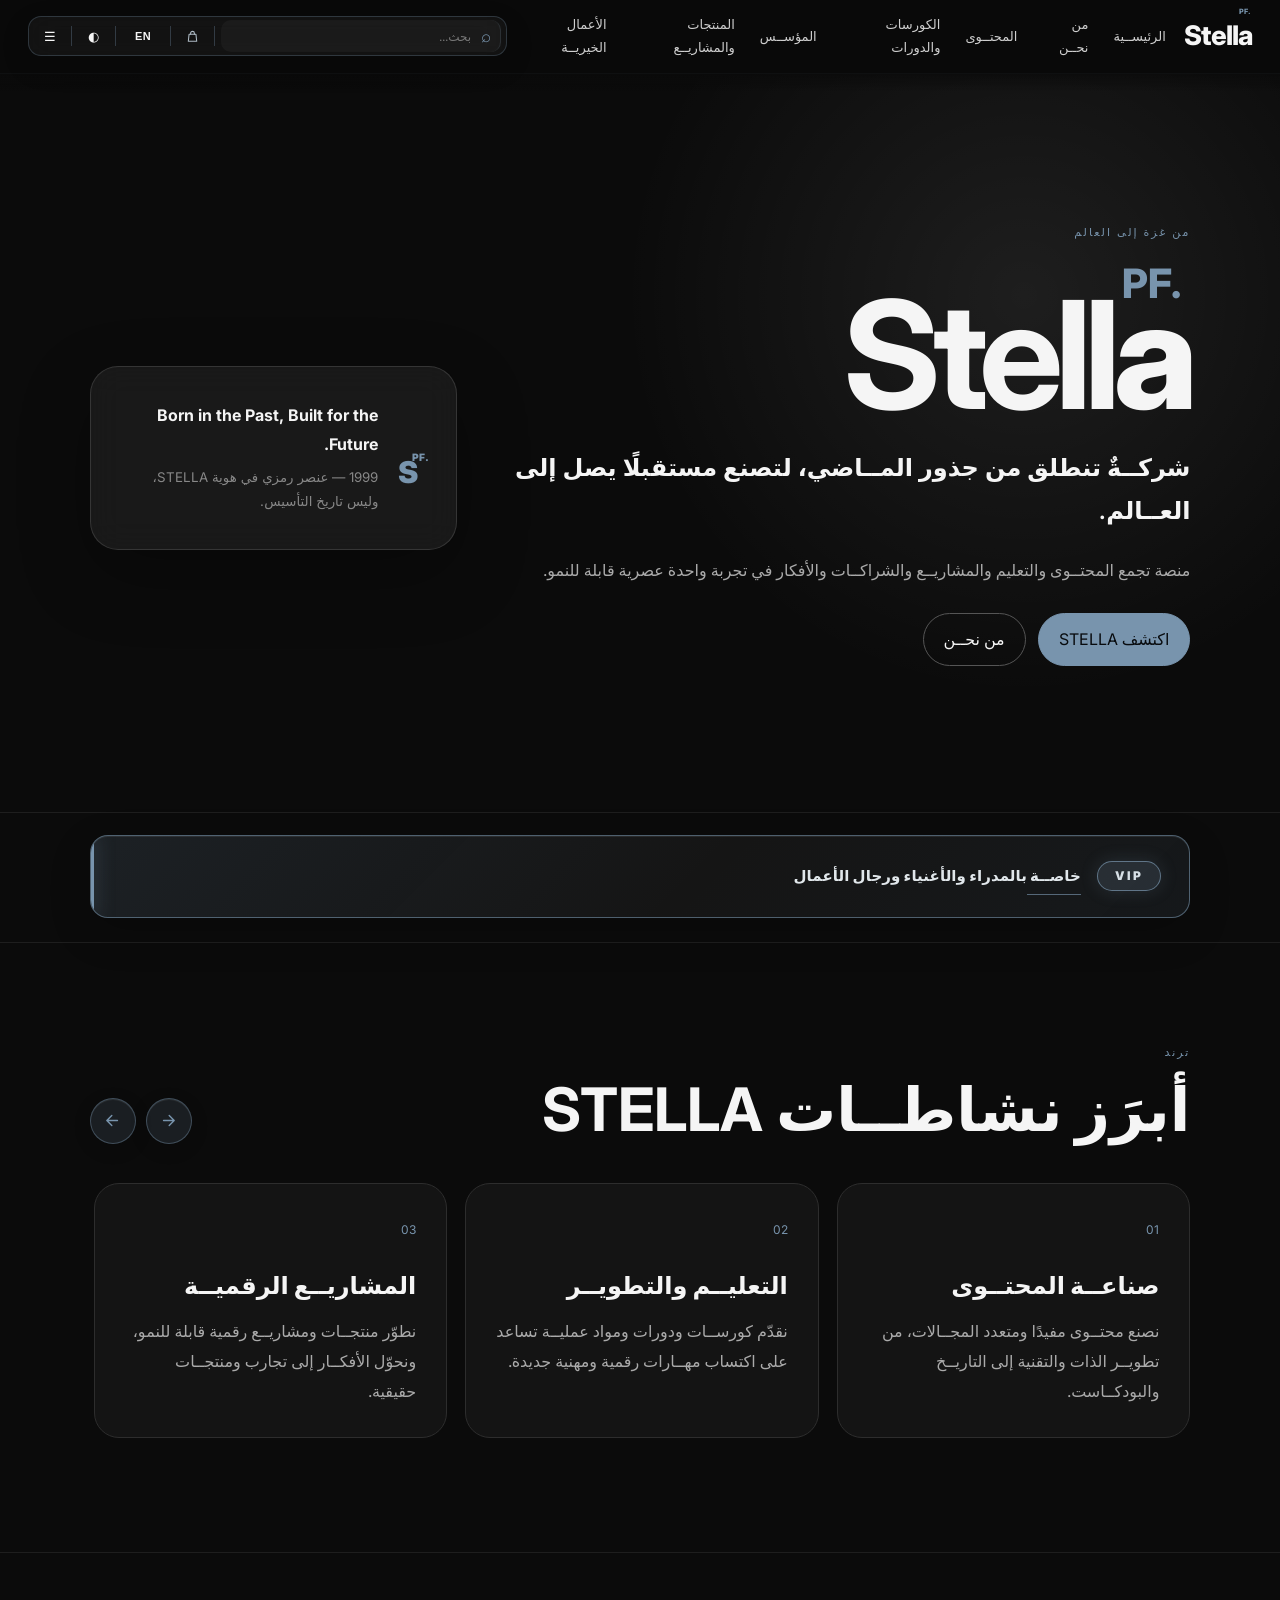
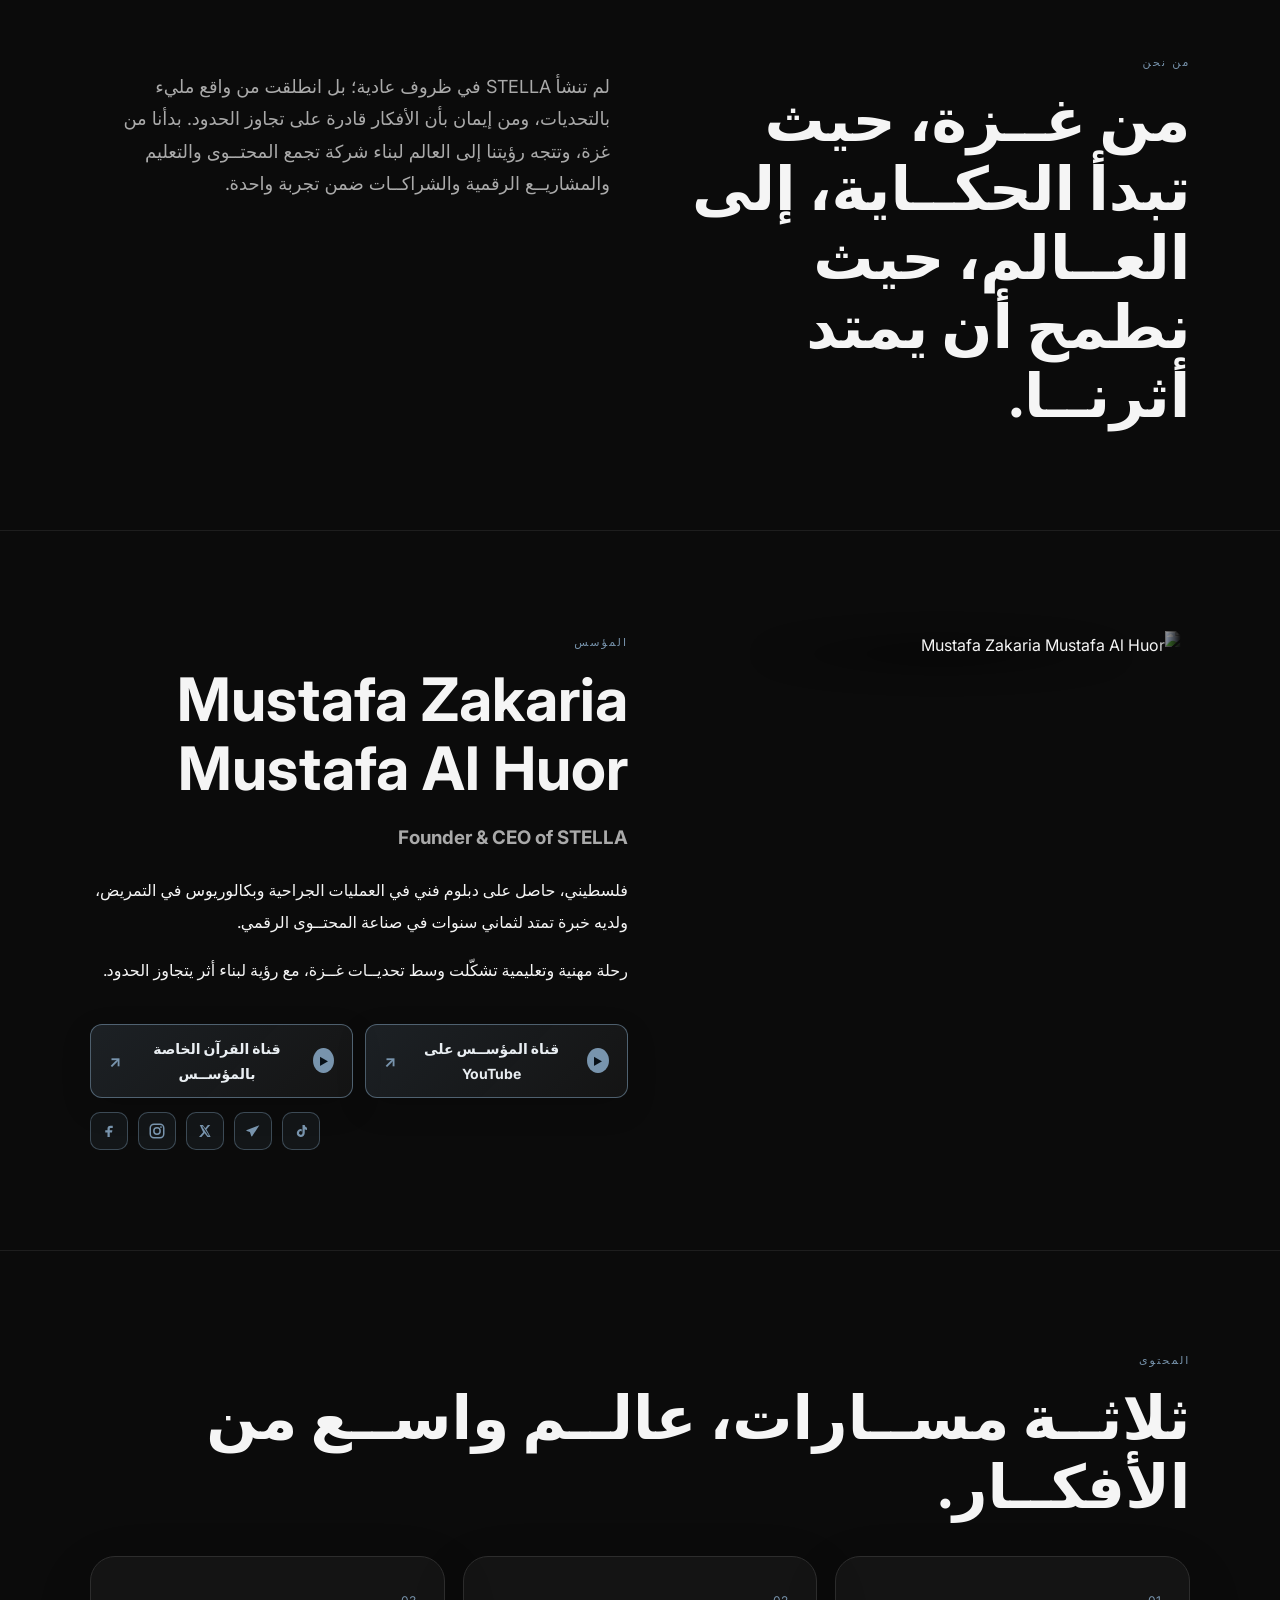
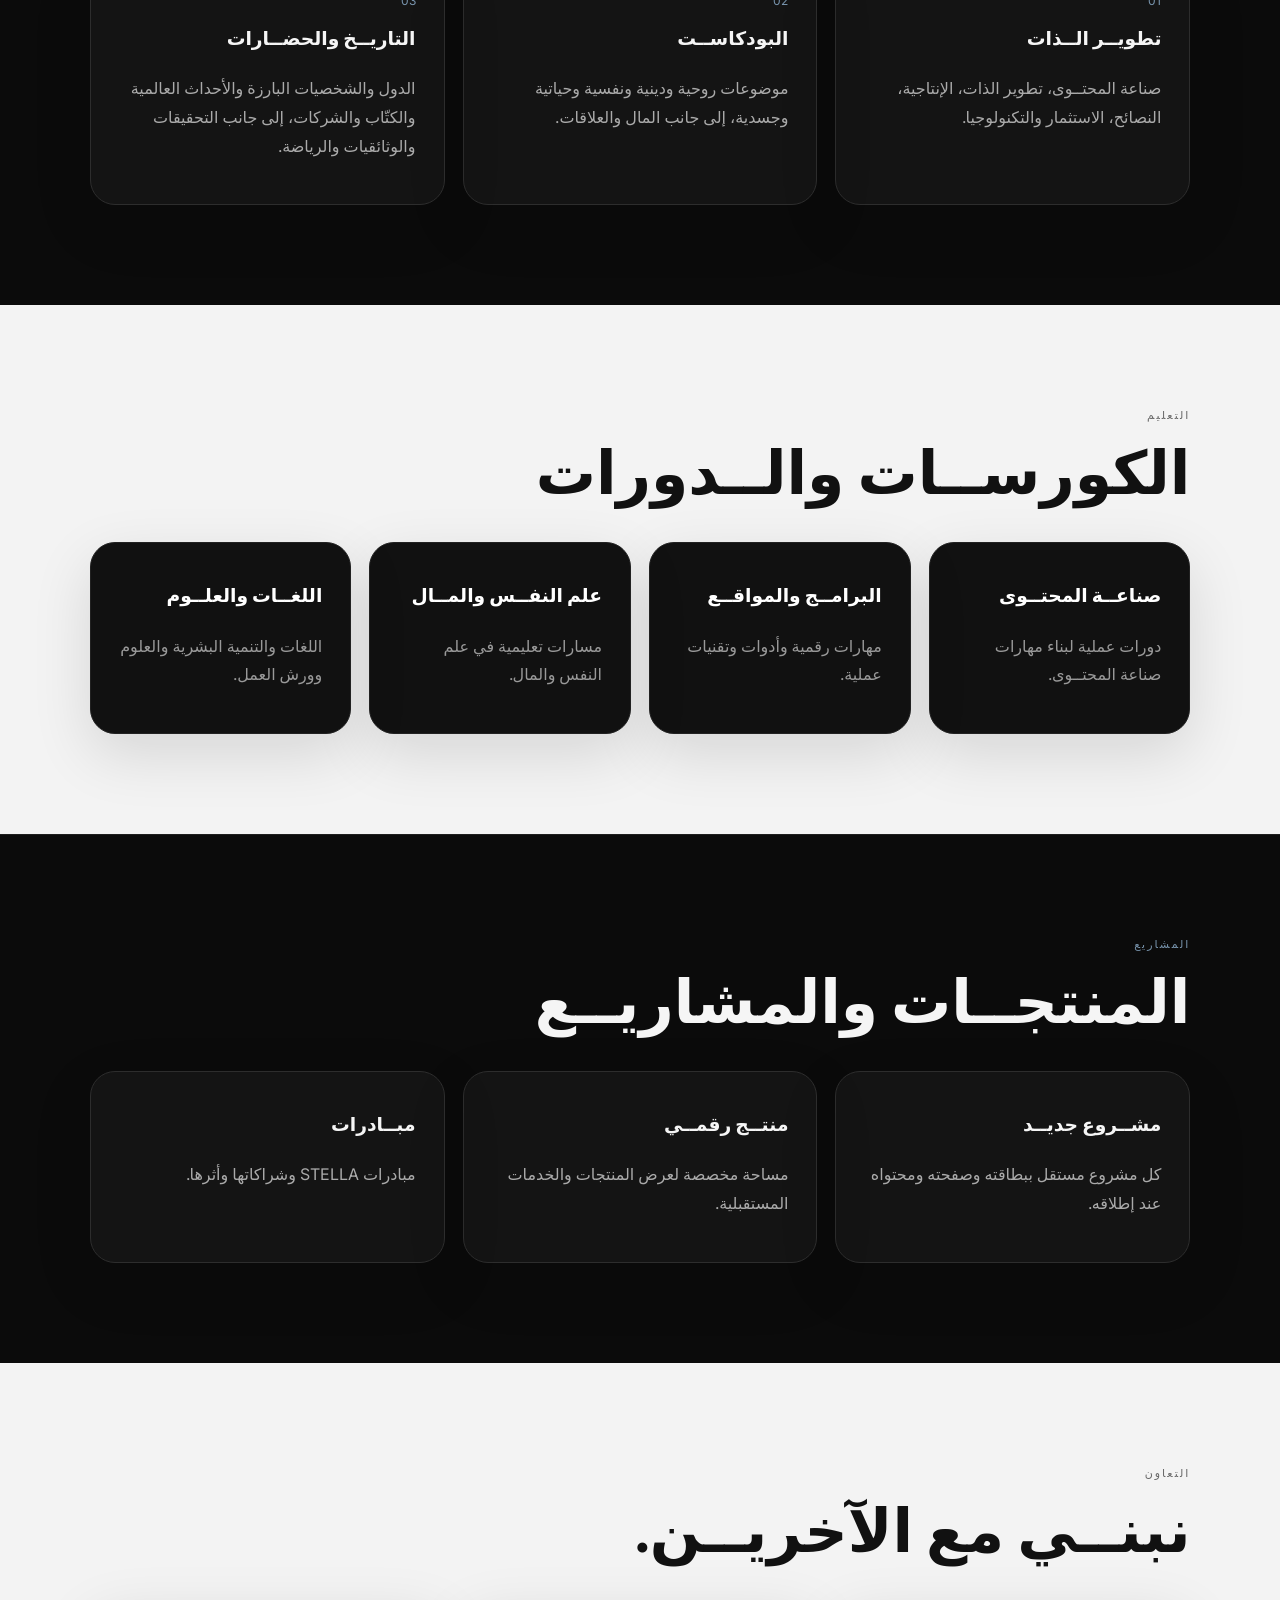
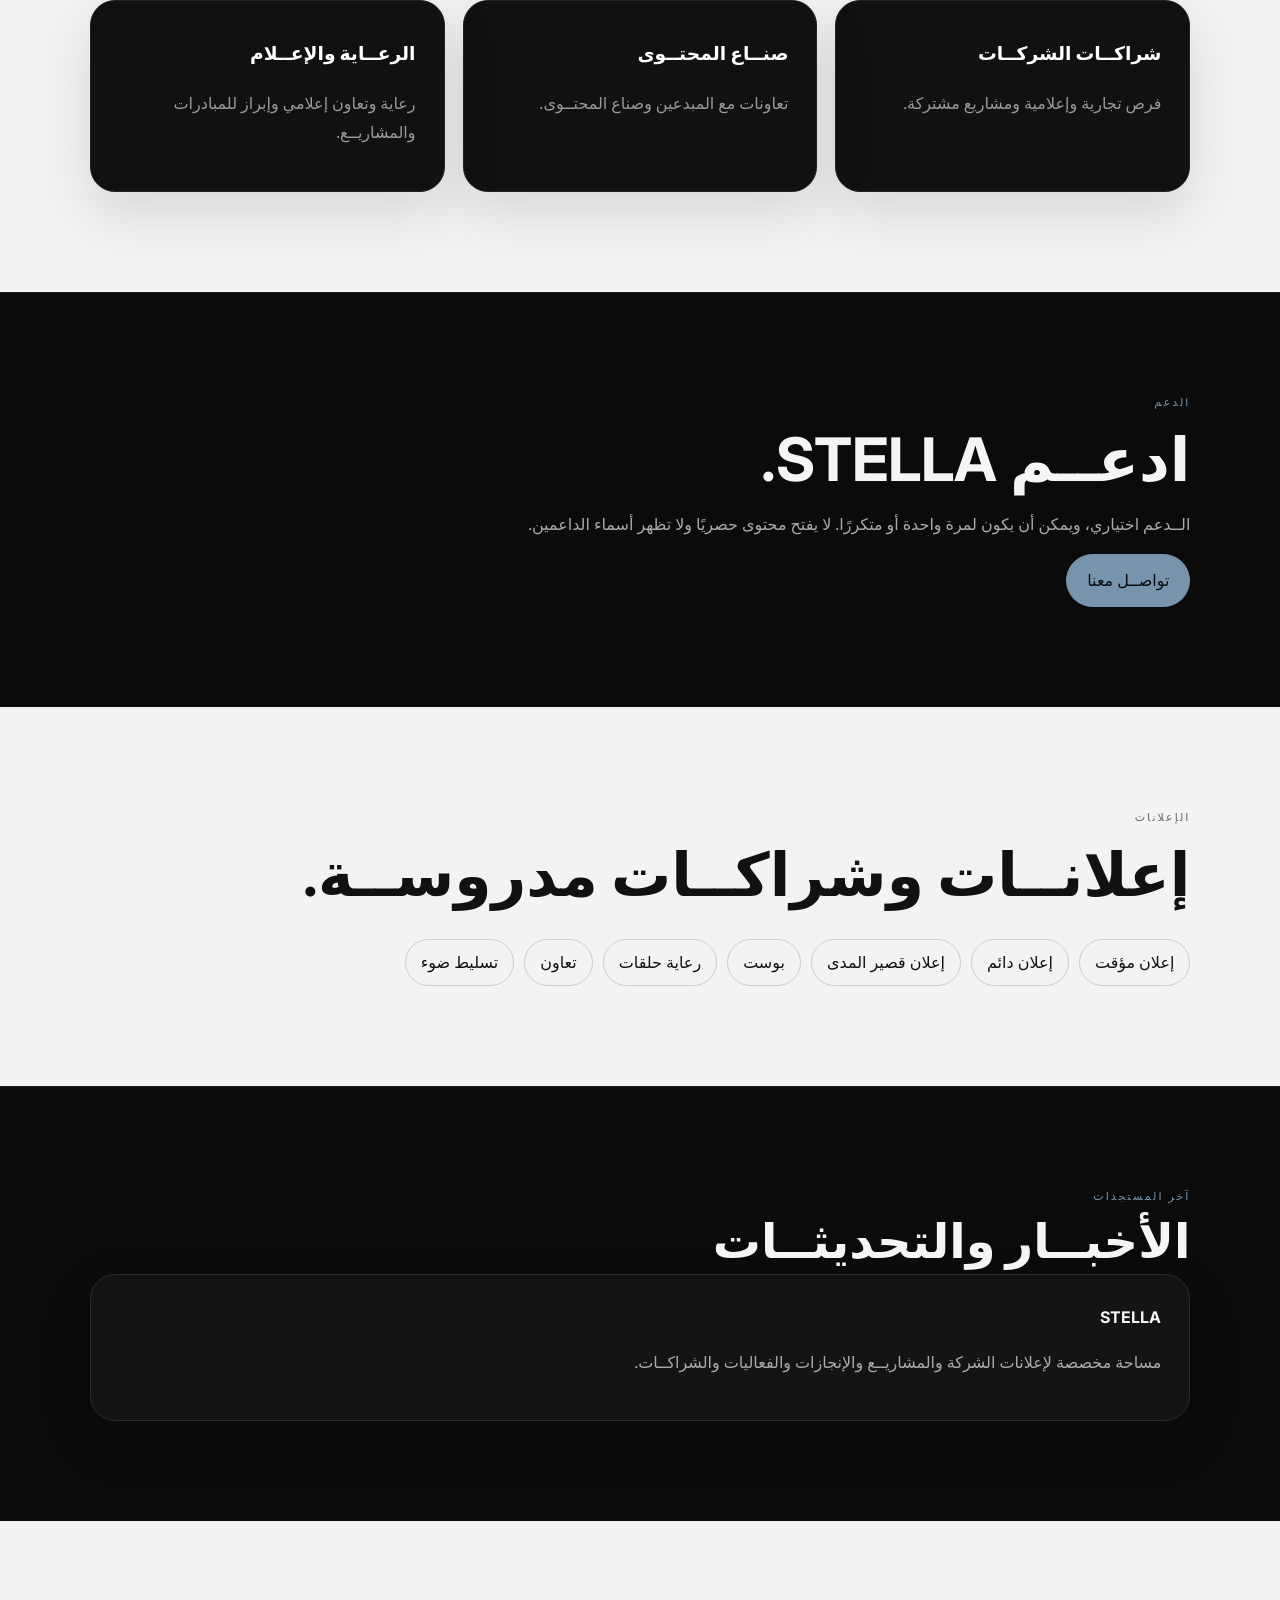
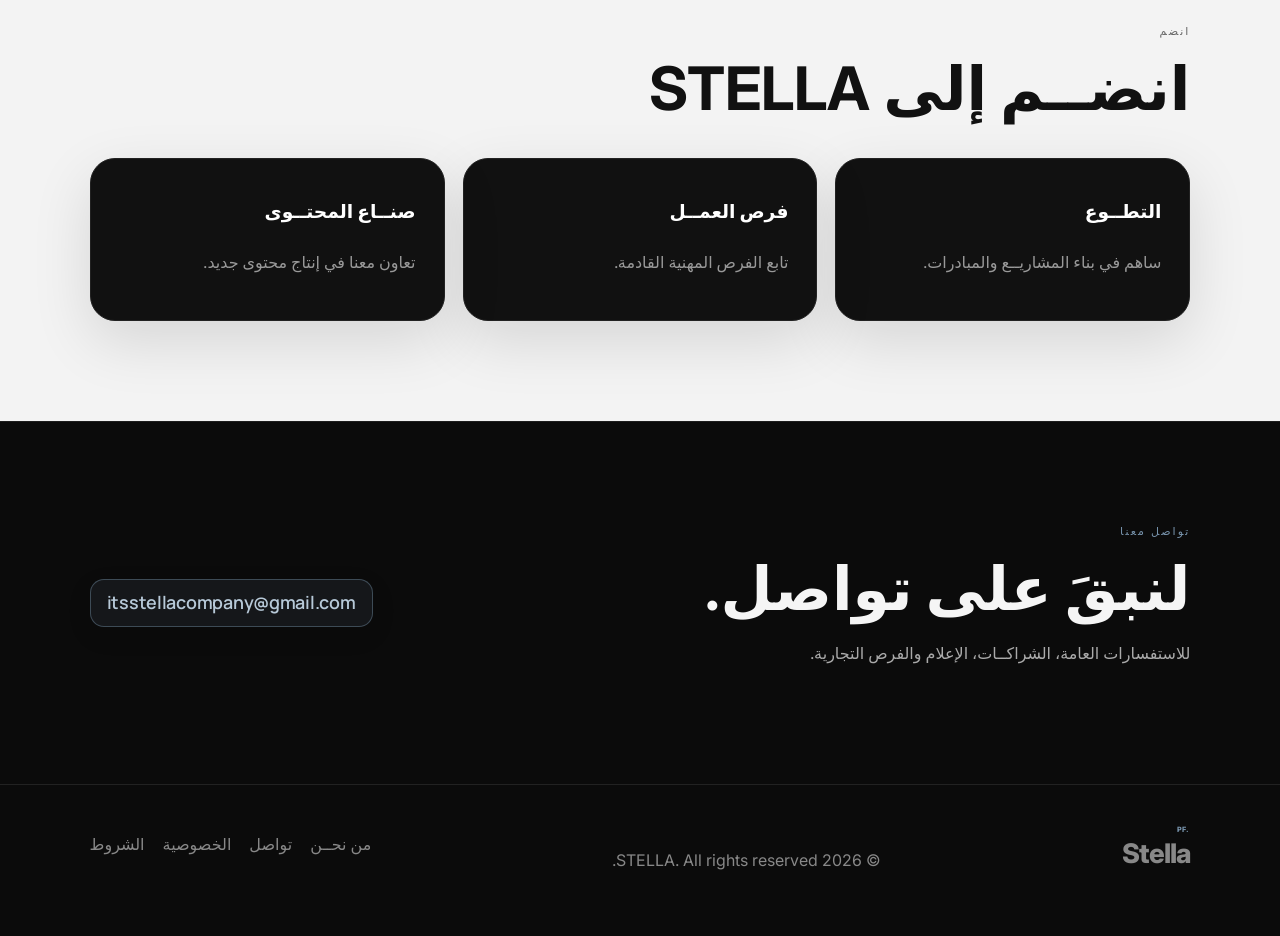
==== index.html @ 16ef8e72 "Move charity link directly above supporter section" ====
<!doctype html>
<html lang="ar" dir="rtl">
<head>
<meta charset="utf-8">
<meta name="viewport" content="width=device-width, initial-scale=1">
<title>STELLA — من غــزة إلى العــالم</title>
<meta name="description" content="STELLA — منصة محتوى وتعليم ومشاريع رقمية من غــزة إلى العــالم.">
<link rel="preconnect" href="https://fonts.googleapis.com">
<link rel="preconnect" href="https://fonts.gstatic.com" crossorigin>
<link href="https://fonts.googleapis.com/css2?family=Inter:wght@400;500;600;700;800&family=Manrope:wght@400;500;600;700;800&family=IBM+Plex+Sans+Arabic:wght@400;500;600;700&display=swap" rel="stylesheet">
<link rel="stylesheet" href="styles.css">
</head>
<body>
<header class="nav">
  <a class="brand" href="#home" aria-label=STELLA><span>Stell<span class="logo-a">a<sup>PF.</sup></span></span></a>
  <nav class="desktop-nav" aria-label="التنقل">
    <a href="#home">الرئيســية</a><a href="#about">من نحــن</a><a href="#content">المحتــوى</a><a href="#courses">الكورسات والدورات</a><a href="#founder">المؤســس</a><a href="#projects">المنتجات والمشاريــع</a><a href="charity.html">الأعمال الخيريــة</a>
  </nav>
  <div class="nav-actions">
    <div class="header-tools-box">
      <div class="header-search-wrap"><span class="header-search-icon">⌕</span><input id="headerSearchInput" class="header-search-input" type="search" placeholder="بحث..." aria-label="بحث"></div>
      <span class="header-control-separator" aria-hidden="true"></span>
      <a id="shopBtn" class="icon-btn shop-btn" href="shop.html" aria-label="المشاريــع والخصومات والمنتجات"><svg viewBox="0 0 24 24" aria-hidden="true" focusable="false"><path d="M6.5 8.5h11l1.2 11H5.3l1.2-11Z"></path><path d="M9 8.5V6.8a3 3 0 0 1 6 0v1.7"></path></svg></a>
      <span class="header-control-separator" aria-hidden="true"></span><button id="languageBtn" class="icon-btn language-btn" aria-label="Switch language">EN</button>
      <span class="header-control-separator" aria-hidden="true"></span><button id="themeBtn" class="icon-btn" aria-label="تبديل الوضع">◐</button>
      <span class="header-control-separator" aria-hidden="true"></span><button id="menuBtn" class="icon-btn" aria-label="فتح القائمة">☰</button>
    </div>
  </div>
</header>
<aside id="sideMenu" class="side-menu" aria-hidden="true">
  <button id="closeMenu" class="close-btn" aria-label="إغلاق">×</button>
  <div class="side-inner">
    <div class="side-brand">Stell<span class="logo-a">a<sup>PF.</sup></span></div>
    <a href="#home">الرئيســية</a><a href="#about">من نحــن</a>
    <details><summary>المحتــوى</summary><a href="#self">تطوير الذات</a><a href="#podcast">البودكاست</a><a href="#history">التاريخ والحضارات</a></details>
    <a href="#courses">الكورسات والدورات</a><a href="#founder">المؤســس</a><a href="#projects">المنتجات والمشاريــع</a><a href="#collab">التعــاون والشراكــات</a><a href="charity.html">الأعمال الخيريــة</a><a href="#support">الداعمون ماليًا</a><a href="#ads">الإعلانــات</a><a href="#news">الأخبــار والتحديثــات</a><a href="#join">انضم إلى STELLA</a><a href="#contact">تواصــل معنا</a>
    <details><summary>الإعدادات</summary><a href="#lang">العربية / English</a><a href="#" id="sideTheme">الوضع النهاري / الليلي</a></details>
  </div>
</aside>
<div id="overlay" class="overlay"></div>
<div id="searchOverlay" class="search-overlay" aria-hidden="true">
  <div class="search-panel" role="dialog" aria-modal="true" aria-label="بحث">
    <button id="searchClose" class="search-close" type="button" aria-label="إغلاق">×</button>
    <p class="eyebrow">بحث</p>
    <h2>ابحــث داخــل STELLA</h2>
    <label class="site-search-box"><span>⌕</span><input id="siteSearchInput" type="search" placeholder="اكتب ما تبحث عنه..." autocomplete="off"></label>
    <div id="siteSearchResults" class="site-search-results"></div>
  </div>
</div>
<main id="home">
<section class="hero">
  <div class="hero-copy">
    <p class="eyebrow">من غزة إلى العالم</p><h1>Stell<span class="logo-a">a<sup>PF.</sup></span></h1><p class="lead">شركــةٌ تنطلق من جذور المــاضي، لتصنع مستقبلًا يصل إلى العــالم.</p><p class="muted">منصة تجمع المحتــوى والتعليم والمشاريــع والشراكــات والأفكار في تجربة واحدة عصرية قابلة للنمو.</p>
    <div class="cta-row"><a class="btn primary" href="#content">اكتشف STELLA</a><a class="btn ghost" href="#about">من نحــن</a></div>
  </div>
  <div class="hero-card glass"><span class="mark"><span class="stella-mark">S<sup>PF.</sup></span></span><div><strong>Born in the Past, Built for the Future.</strong><small>1999 — عنصر رمزي في هوية STELLA، وليس تاريخ التأسيس.</small></div></div>
</section>
<!-- VIP SECTION -->
<section class="vip-section section" aria-labelledby="vip-title">
  <a class="vip-card" href="vip.html" aria-label="VIP Soon">
    <p class="eyebrow">VIP</p>
    <h2 id="vip-title">خاصــة بالمدراء والأغنياء ورجال الأعمال</h2>
  </a>
</section>

<section id="about-activities" class="section about-section">
  <div class="section-head about-head">
    <div><p class="eyebrow">ترند</p><h2>أبرَز نشاطــات STELLA</h2></div>
    <div class="about-carousel-controls" aria-label="التنقل بين نشاطات STELLA">
      <button class="about-arrow" type="button" data-about-prev aria-label="السابق"><svg viewBox="0 0 24 24" aria-hidden="true"><path d="M5 12h14M13 5l7 7-7 7"/></svg></button>
      <button class="about-arrow" type="button" data-about-next aria-label="التالي"><svg viewBox="0 0 24 24" aria-hidden="true"><path d="M5 12h14M13 5l7 7-7 7"/></svg></button>
    </div>
  </div>
  <div class="about-carousel" data-about-carousel tabindex="0">
    <article class="about-activity-card">
      <span class="num">01</span><h3>صناعــة المحتــوى</h3>
      <p>نصنع محتــوى مفيدًا ومتعدد المجــالات، من تطويــر الذات والتقنية إلى التاريــخ والبودكــاست.</p>
    </article>
    <article class="about-activity-card">
      <span class="num">02</span><h3>التعليــم والتطويــر</h3>
      <p>نقدّم كورســات ودورات ومواد عمليــة تساعد على اكتساب مهــارات رقمية ومهنية جديدة.</p>
    </article>
    <article class="about-activity-card">
      <span class="num">03</span><h3>المشاريــع الرقميــة</h3>
      <p>نطوّر منتجــات ومشاريــع رقمية قابلة للنمو، ونحوّل الأفكــار إلى تجارب ومنتجــات حقيقية.</p>
    </article>
    <article class="about-activity-card">
      <span class="num">04</span><h3>التعــاون والشراكــات</h3>
      <p>نبني شراكات مع الشركات وصنّاع المحتــوى والمبدعين لإطلاق مبادرات ومشاريع مشتركة.</p>
    </article>
  </div>
</section>
<section id="about" class="section intro">
  <div><p class="eyebrow">من نحن</p><h2>من غــزة، حيث تبدأ الحكــاية، إلى العــالم، حيث نطمح أن يمتد أثرنــا.</h2></div>
  <p>لم تنشأ STELLA في ظروف عادية؛ بل انطلقت من واقع مليء بالتحديات، ومن إيمان بأن الأفكار قادرة على تجاوز الحدود. بدأنا من غزة، وتتجه رؤيتنا إلى العالم لبناء شركة تجمع المحتــوى والتعليم والمشاريــع الرقمية والشراكــات ضمن تجربة واحدة.</p>
</section>
<section id="founder" class="section founder">
  <div class="founder-photo"><img src="https://raw.githubusercontent.com/stellaPF/stella-website/main/a_clean_high_resolution_cutout_png_style_portrait.png" alt="Mustafa Zakaria Mustafa Al Huor"></div>
  <div>
    <p class="eyebrow">المؤسس</p><h2>Mustafa Zakaria Mustafa Al Huor</h2><h3>Founder &amp; CEO of STELLA</h3>
    <p>فلسطيني، حاصل على دبلوم فني في العمليات الجراحية وبكالوريوس في التمريض، ولديه خبرة تمتد لثماني سنوات في صناعة المحتــوى الرقمي.</p>
    <p>رحلة مهنية وتعليمية تشكّلت وسط تحديــات غــزة، مع رؤية لبناء أثر يتجاوز الحدود.</p>
    <div class="founder-channel-actions">
      <a class="founder-youtube-btn" href="https://youtube.com/@mustafaalhuor1" target="_blank" rel="noopener"><span class="youtube-icon">▶</span><span>قناة المؤســس على YouTube</span><span class="arrow">↗</span></a>
      <a class="founder-youtube-btn founder-quran-btn" href="https://youtube.com/@salamvoicepal?si=y-zT31Nn2iMWhcX7" target="_blank" rel="noopener"><span class="youtube-icon">▶</span><span>قناة القرآن الخاصة بالمؤســس</span><span class="arrow">↗</span></a>
    </div>
    <div class="founder-social-actions" aria-label="حسابات المؤســس على وسائل التواصل">
      <a class="founder-social-btn" href="#" aria-label="Facebook" title="Facebook">
        <svg viewBox="0 0 24 24" aria-hidden="true"><path d="M14 8h3V5h-3c-2.8 0-4 1.7-4 4v2H7v3h3v6h3v-6h3l.5-3H13V9c0-.7.3-1 1-1Z" fill="currentColor"/></svg>
      </a>
      <a class="founder-social-btn" href="#" aria-label="Instagram" title="Instagram">
        <svg viewBox="0 0 24 24" aria-hidden="true"><rect x="3" y="3" width="18" height="18" rx="5" fill="none" stroke="currentColor" stroke-width="2"/><circle cx="12" cy="12" r="4.2" fill="none" stroke="currentColor" stroke-width="2"/><circle cx="17.3" cy="6.8" r="1.2" fill="currentColor"/></svg>
      </a>
      <a class="founder-social-btn" href="#" aria-label="X" title="X">
        <svg viewBox="0 0 24 24" aria-hidden="true"><path d="M5 4h4.2l3.1 4.2L15.8 4H19l-5.1 6.1L19.5 20h-4.2l-3.8-5.1L7.2 20H4l5.5-6.5L5 4Zm3.1 2 7.8 12h1.4L9.5 6H8.1Z" fill="currentColor"/></svg>
      </a>
      <a class="founder-social-btn" href="#" aria-label="Telegram" title="Telegram">
        <svg viewBox="0 0 24 24" aria-hidden="true"><path d="M20.5 4.2 3.9 10.6c-1.1.4-1.1 1.2-.2 1.5l4.2 1.3 1.6 5c.2.6.1.8.8.8.5 0 .7-.2 1-.9-1.7l-1.2-3.6 8.9-6.5c.4-.3.8-.1.5.2l-7.2 7.1-.3 4.1c.4 0 .6-.2.9-.5l2.1-2 4.4 3.2c.8.5 1.4.2 1.6-.8l2.8-13.1c.3-1.2-.5-1.7-1.4-1.3Z" fill="currentColor"/></svg>
      </a>
      <a class="founder-social-btn" href="#" aria-label="TikTok" title="TikTok">
        <svg viewBox="0 0 24 24" aria-hidden="true"><path d="M14 4h3c.2 1.8 1.2 3 3 3.5v3c-1.2-.1-2.2-.5-3-1v5.2a5.3 5.3 0 1 1-4-5.1v3.1a2.3 2.3 0 1 0 1 2V4Z" fill="currentColor"/></svg>
      </a>
    </div>
  </div>
</section>
<section id="content" class="section"><div class="section-head"><div><p class="eyebrow">المحتوى</p><h2>ثلاثــة مســارات، عالــم واســع من الأفكــار.</h2></div></div><div class="cards three"><a id="self" class="card content-link-card" href="self-development.html"><span class="num">01</span><h3>تطويــر الــذات</h3><p>صناعة المحتــوى، تطوير الذات، الإنتاجية، النصائح، الاستثمار والتكنولوجيا.</p></a><a id="podcast" class="card content-link-card" href="podcast.html"><span class="num">02</span><h3>البودكاســت</h3><p>موضوعات روحية ودينية ونفسية وحياتية وجسدية، إلى جانب المال والعلاقات.</p></a><a id="history" class="card content-link-card" href="history-civilizations.html"><span class="num">03</span><h3>التاريــخ والحضــارات</h3><p>الدول والشخصيات البارزة والأحداث العالمية والكتّاب والشركات، إلى جانب التحقيقات والوثائقيات والرياضة.</p></a></div></section>
<section id="courses" class="section light-section"><p class="eyebrow">التعليم</p><h2>الكورســات والــدورات</h2><div class="cards four"><article class="card dark"><h3>صناعــة المحتــوى</h3><p>دورات عملية لبناء مهارات صناعة المحتــوى.</p></article><article class="card dark"><h3>البرامــج والمواقــع</h3><p>مهارات رقمية وأدوات وتقنيات عملية.</p></article><article class="card dark"><h3>علم النفــس والمــال</h3><p>مسارات تعليمية في علم النفس والمال.</p></article><article class="card dark"><h3>اللغــات والعلــوم</h3><p>اللغات والتنمية البشرية والعلوم وورش العمل.</p></article></div></section>
<section id="projects" class="section"><p class="eyebrow">المشاريع</p><h2>المنتجــات والمشاريــع</h2><div class="cards three"><article class="card"><h3>مشــروع جديــد</h3><p>كل مشروع مستقل ببطاقته وصفحته ومحتواه عند إطلاقه.</p></article><article class="card"><h3>منتــج رقمــي</h3><p>مساحة مخصصة لعرض المنتجات والخدمات المستقبلية.</p></article><article class="card"><h3>مبــادرات</h3><p>مبادرات STELLA وشراكاتها وأثرها.</p></article></div></section>
<section id="collab" class="section light-section"><p class="eyebrow">التعاون</p><h2>نبنــي مع الآخريــن.</h2><div class="cards three"><article class="card dark"><h3>شراكــات الشركــات</h3><p>فرص تجارية وإعلامية ومشاريع مشتركة.</p></article><article class="card dark"><h3>صنــاع المحتــوى</h3><p>تعاونات مع المبدعين وصناع المحتــوى.</p></article><article class="card dark"><h3>الرعــاية والإعــلام</h3><p>رعاية وتعاون إعلامي وإبراز للمبادرات والمشاريــع.</p></article></div></section>
<section id="support" class="section"><p class="eyebrow">الدعم</p><h2>ادعــم STELLA.</h2><p class="muted max">الــدعم اختياري، ويمكن أن يكون لمرة واحدة أو متكررًا. لا يفتح محتوى حصريًا ولا تظهر أسماء الداعمين.</p><a class="btn primary" href="#contact">تواصــل معنا</a></section>
<section id="ads" class="section light-section"><p class="eyebrow">الإعلانات</p><h2>إعلانــات وشراكــات مدروســة.</h2><div class="chips"><span>إعلان مؤقت</span><span>إعلان دائم</span><span>إعلان قصير المدى</span><span>بوست</span><span>رعاية حلقات</span><span>تعاون</span><span>تسليط ضوء</span></div></section>
<section id="news" class="section"><p class="eyebrow">آخر المستجدات</p><h2>الأخبــار والتحديثــات</h2><div class="news-card card"><strong>STELLA</strong><p>مساحة مخصصة لإعلانات الشركة والمشاريــع والإنجازات والفعاليات والشراكــات.</p></div></section>
<section id="join" class="section light-section"><p class="eyebrow">انضم</p><h2>انضــم إلى STELLA</h2><div class="cards three"><article class="card dark"><h3>التطــوع</h3><p>ساهم في بناء المشاريــع والمبادرات.</p></article><article class="card dark"><h3>فرص العمــل</h3><p>تابع الفرص المهنية القادمة.</p></article><article class="card dark"><h3>صنــاع المحتــوى</h3><p>تعاون معنا في إنتاج محتوى جديد.</p></article></div></section>
<section id="contact" class="section contact"><div><p class="eyebrow">تواصل معنا</p><h2>لنبقَ على تواصل.</h2><p class="muted">للاستفسارات العامة، الشراكــات، الإعلام والفرص التجارية.</p></div><a class="email" href="mailto:itsstellacompany@gmail.com">itsstellacompany@gmail.com</a></section>
</main>
<footer><div class="footer-brand">Stell<span class="logo-a">a<sup>PF.</sup></span></div><p>© 2026 STELLA. All rights reserved.</p><div><a href="#about">من نحــن</a><a href="#contact">تواصل</a><a href="#">Privacy</a><a href="#">Terms</a></div></footer>
<script src="app.js?v=20261111-2"></script>
<script src="search.js?v=20261111-2"></script>
</body>
</html>
---- styles.css ----
*{box-sizing:border-box}html{scroll-behavior:smooth}body{margin:0;background:#0b0b0b;color:#f5f5f5;font-family:Inter,system-ui,sans-serif;line-height:1.8}body.light{background:#f7f7f7;color:#111}a{text-decoration:none;color:inherit}.nav{position:sticky;top:0;z-index:20;display:flex;align-items:center;justify-content:space-between;padding:15px 5%;background:rgba(10,10,10,.98);backdrop-filter:blur(18px);border-bottom:1px solid rgba(255,255,255,.1)}body.light .nav{background:rgba(255,255,255,.98);border-color:rgba(0,0,0,.1)}.brand,.footer-brand{font-size:27px;font-weight:800;letter-spacing:-1px}.brand b,.footer-brand span,.side-brand span,h1 span{font-weight:800}.desktop-nav{display:flex;gap:25px;font-size:13px;color:#cfcfcf}.desktop-nav a:hover,.text-link:hover{color:#fff;text-decoration:underline}.nav-actions{display:flex;gap:8px}.icon-btn,.close-btn{border:1px solid rgba(255,255,255,.15);background:rgba(255,255,255,.06);color:inherit;border-radius:50%;width:38px;height:38px;cursor:pointer}.side-menu{position:fixed;z-index:40;right:-360px;top:0;width:min(360px,90vw);height:100vh;background:#111;border-left:1px solid #333;transition:right .35s;padding:25px;overflow:auto}.side-menu.open{right:0}.close-btn{font-size:24px;float:left}.side-inner{clear:both;padding-top:35px;display:flex;flex-direction:column;gap:9px}.side-inner a,.side-inner summary{padding:9px 4px;color:#ddd;cursor:pointer}.side-inner a:hover,.side-inner summary:hover{color:#fff}.side-inner details a{padding-right:22px;display:block}.overlay{display:none;position:fixed;inset:0;background:rgba(0,0,0,.55);z-index:30}.overlay.show{display:block}.hero{min-height:82vh;padding:100px 7% 70px;display:grid;grid-template-columns:1.3fr .7fr;gap:50px;align-items:center;background:radial-gradient(circle at 80% 30%,rgba(255,255,255,.08),transparent 35%)}h1{font-size:clamp(64px,13vw,150px);line-height:.9;margin:10px 0;letter-spacing:-8px}.eyebrow{font-size:11px;text-transform:uppercase;letter-spacing:2px;color:#aaa;margin:0 0 12px}.lead{font-size:24px;font-weight:600;max-width:680px}.muted{color:#aaa}.max{max-width:700px}.hero-card{padding:28px;border-radius:28px;display:flex;gap:20px;align-items:center}.glass{background:rgba(255,255,255,.06);border:1px solid rgba(255,255,255,.12);box-shadow:0 25px 70px rgba(0,0,0,.28);backdrop-filter:blur(16px)}.hero-card small{display:block;color:#888;margin-top:8px}.mark{font-size:70px;font-weight:800}.cta-row{display:flex;gap:12px;margin-top:28px;flex-wrap:wrap}.btn{display:inline-block;padding:11px 20px;border-radius:999px;border:1px solid #555}.primary{background:#fff;color:#000;border-color:#fff}.ghost{background:transparent}.section{padding:100px 7%;border-top:1px solid rgba(255,255,255,.08)}.light-section{background:#f3f3f3;color:#111}.light-section .muted,.light-section .eyebrow{color:#666}.intro{display:grid;grid-template-columns:1fr 1fr;gap:60px}.intro h2,.section h2{font-size:clamp(32px,5vw,60px);line-height:1.15;margin:0}.intro p:last-child{font-size:18px;color:#aaa}.founder{display:grid;grid-template-columns:.7fr 1.3fr;gap:55px;align-items:center}.founder-photo{aspect-ratio:1;border-radius:30px;display:grid;place-items:end start;padding:25px;background:linear-gradient(145deg,#252525,#090909);border:1px solid #333}.founder-photo span{font-size:38px;font-weight:800}.founder h3{color:#aaa}.cards{display:grid;gap:18px;margin-top:35px}.cards.three{grid-template-columns:repeat(3,1fr)}.cards.four{grid-template-columns:repeat(4,1fr)}.card{padding:28px;border:1px solid #2d2d2d;border-radius:25px;background:rgba(255,255,255,.035);box-shadow:0 20px 60px rgba(0,0,0,.12);transition:transform .25s,background .25s}.card:hover{transform:translateY(-5px);background:rgba(255,255,255,.065)}.card h3{margin-top:8px}.card p{color:#aaa}.dark{background:#111;color:#fff;border-color:#222}.dark p{color:#999}.num{font-size:12px;color:#777}.chips{display:flex;flex-wrap:wrap;gap:10px;margin-top:30px}.chips span{border:1px solid #ccc;padding:8px 15px;border-radius:999px}.email{font-size:clamp(18px,4vw,32px);font-weight:700;border-bottom:1px solid #777}.contact{display:flex;justify-content:space-between;gap:30px;align-items:end}footer{padding:45px 7%;border-top:1px solid #222;display:flex;justify-content:space-between;gap:25px;flex-wrap:wrap;color:#888}footer div:last-child{display:flex;gap:18px}footer a:hover{color:#fff}@media(max-width:900px){.desktop-nav{display:none}.hero{grid-template-columns:1fr;padding-top:75px}.intro,.founder{grid-template-columns:1fr}.cards.three,.cards.four{grid-template-columns:1fr 1fr}.contact{flex-direction:column;align-items:flex-start}}@media(max-width:600px){.nav{padding:12px 18px}.brand{font-size:23px}.hero{padding:65px 22px}.section{padding:70px 22px}h1{font-size:82px;letter-spacing:-5px}.lead{font-size:19px}.cards.three,.cards.four{grid-template-columns:1fr}.hero-card{padding:20px}.intro h2,.section h2{font-size:35px}.contact{gap:20px}.email{font-size:18px}footer{padding:35px 22px}}@media(prefers-reduced-motion:reduce){html{scroll-behavior:auto}.card{transition:none}}
.founder-photo{overflow:hidden;padding:0}.founder-photo img{width:100%;height:100%;object-fit:cover;display:block;}
:root{--stella-blue:#7894ad;--stella-blue-soft:rgba(120,148,173,.14);--stella-blue-line:rgba(120,148,173,.42)}
.desktop-nav a:hover,.text-link:hover{color:var(--stella-blue);text-decoration:none}.eyebrow{color:var(--stella-blue)}.text-link,.email{transition:color .2s,border-color .2s}.text-link:hover,.email:hover{color:var(--stella-blue);border-color:var(--stella-blue)}.btn.primary{background:var(--stella-blue);border-color:var(--stella-blue);color:#080b0e}.btn.primary:hover{background:#91a9bd;border-color:#91a9bd}.icon-btn:hover{border-color:var(--stella-blue);color:var(--stella-blue);background:var(--stella-blue-soft)}.card:hover{border-color:var(--stella-blue-line)}.num,.mark{color:var(--stella-blue)}.language-btn{width:auto;min-width:42px;padding:0 9px;border-radius:999px;font-size:11px;font-weight:700}body.light .eyebrow{color:#58758e}body.light .desktop-nav a:hover,body.light .text-link:hover{color:#58758e}body.light .btn.primary{background:#7894ad;color:#071018}html[dir="ltr"] body{text-align:left}html[dir="ltr"] .side-menu{right:auto;left:-360px;border-left:0;border-right:1px solid #333}html[dir="ltr"] .side-menu.open{left:0}html[dir="ltr"] .side-inner details a{padding-right:4px;padding-left:22px}html[dir="ltr"] .close-btn{float:right}html[dir="ltr"] .founder-photo{direction:ltr}@media(max-width:600px){.language-btn{min-width:40px}}
/* Founder portrait: show the full figure with soft edges, not a cropped fill */
.founder{position:relative;isolation:isolate}.founder-photo{position:relative;align-self:stretch;min-height:560px;display:flex;align-items:center;justify-content:center;padding:0;overflow:hidden;border:0;border-radius:22px;background:transparent;box-shadow:0 28px 70px rgba(0,0,0,.22)}.founder-photo::before{content:"";position:absolute;inset:0;z-index:1;pointer-events:none;background:linear-gradient(90deg,rgba(11,11,11,.18) 0%,transparent 14%,transparent 86%,rgba(11,11,11,.18) 100%),linear-gradient(0deg,rgba(11,11,11,.22) 0%,transparent 13%,transparent 87%,rgba(11,11,11,.12) 100%)}.founder-photo::after{content:"";position:absolute;inset:-1px;z-index:2;pointer-events:none;border-radius:22px;box-shadow:inset 0 0 42px rgba(11,11,11,.24)}.founder-photo img{position:relative;z-index:0;width:100%;height:100%;object-fit:contain;object-position:center center;display:block;transform:scale(.92);transform-origin:center center;filter:grayscale(1) contrast(1.03)}body.light .founder-photo{box-shadow:0 28px 70px rgba(0,0,0,.12)}body.light .founder-photo::before{background:linear-gradient(90deg,rgba(247,247,247,.16) 0%,transparent 14%,transparent 86%,rgba(247,247,247,.16) 100%),linear-gradient(0deg,rgba(247,247,247,.18) 0%,transparent 13%,transparent 87%,rgba(247,247,247,.08) 100%)}body.light .founder-photo::after{box-shadow:inset 0 0 42px rgba(0,0,0,.08)}
.founder-youtube-btn{display:inline-flex;align-items:center;gap:11px;margin-top:22px;padding:11px 18px;border:1px solid rgba(120,148,173,.58);border-radius:999px;background:linear-gradient(135deg,rgba(120,148,173,.16),rgba(255,255,255,.04));box-shadow:0 10px 30px rgba(0,0,0,.16);color:#e9eef2;font-size:14px;font-weight:700;transition:transform .2s,border-color .2s,background .2s,box-shadow .2s}.founder-youtube-btn:hover{transform:translateY(-2px);border-color:var(--stella-blue);background:linear-gradient(135deg,rgba(120,148,173,.28),rgba(255,255,255,.07));box-shadow:0 14px 34px rgba(0,0,0,.24)}.youtube-icon{display:grid;place-items:center;width:25px;height:25px;border-radius:50%;background:var(--stella-blue);color:#081017;font-size:10px}.founder-youtube-btn .arrow{font-size:16px;color:var(--stella-blue);line-height:1}body.light .founder-youtube-btn{color:#111;border-color:rgba(88,117,142,.45);background:rgba(120,148,173,.09);box-shadow:0 10px 25px rgba(0,0,0,.09)}body.light .founder-youtube-btn:hover{background:rgba(120,148,173,.16);border-color:#58758e}@media(max-width:900px){.founder-photo{min-height:480px;max-height:620px;width:100%;max-width:560px;margin-inline:auto}}@media(max-width:600px){.founder-photo{min-height:420px;max-height:520px;border-radius:18px}.founder-photo::after{border-radius:18px}.founder-youtube-btn{width:100%;justify-content:center}}

/* Founder section: balanced portrait and readable biography */
@media(min-width:901px){.founder{grid-template-columns:minmax(300px,.9fr) minmax(0,1.1fr);column-gap:clamp(42px,6vw,88px);align-items:center}.founder-photo{width:100%;max-width:480px;min-height:560px;justify-self:center;margin-inline:auto;border-radius:26px}.founder-photo img{width:100%;height:100%;object-fit:contain;object-position:center bottom;transform:scale(.98);filter:none}.founder>div:last-child{min-width:0;max-width:680px}.founder>div:last-child p{max-width:64ch;line-height:2}}
@media(max-width:900px){.founder{grid-template-columns:minmax(0,1fr);gap:32px}.founder-photo{width:100%;max-width:520px;min-height:420px;max-height:560px;margin-inline:auto}.founder>div:last-child{width:100%}}

/* Fine-tune founder portrait height and top alignment */
@media(min-width:901px){.founder{align-items:start}.founder-photo{align-self:start;height:480px;min-height:0;max-height:480px;margin-top:0}.founder-photo img{height:100%;object-fit:contain;object-position:center top;transform:none}.founder>div:last-child{align-self:start}}
@media(max-width:900px){.founder-photo{height:460px;min-height:0;object-position:center top}.founder-photo img{object-position:center top}}

/* Soft atmospheric blend around the founder portrait, with a slightly larger image */
@media(min-width:901px){
  .founder{grid-template-columns:minmax(340px,1fr) minmax(0,1.08fr);column-gap:clamp(38px,5vw,72px);align-items:start}
  .founder-photo{height:510px;max-height:510px;min-height:0;overflow:hidden;isolation:isolate;background:radial-gradient(ellipse at 50% 42%,rgba(120,148,173,.17),rgba(11,11,11,0) 72%);box-shadow:none}
  .founder-photo::before{inset:0;z-index:2;background:linear-gradient(90deg,#0b0b0b 0%,rgba(11,11,11,.45) 7%,transparent 24%,transparent 76%,rgba(11,11,11,.45) 93%,#0b0b0b 100%),linear-gradient(0deg,#0b0b0b 0%,rgba(11,11,11,.35) 7%,transparent 25%,transparent 88%,rgba(11,11,11,.12) 100%);filter:blur(10px);opacity:.8}
  .founder-photo::after{inset:0;z-index:3;border-radius:26px;box-shadow:inset 0 0 55px rgba(11,11,11,.18)}
  .founder-photo img{width:100%;height:100%;object-fit:contain;object-position:center top;transform:scale(1.055);filter:drop-shadow(0 12px 24px rgba(0,0,0,.18));-webkit-mask-image:linear-gradient(to right,transparent 0%,#000 9%,#000 91%,transparent 100%),linear-gradient(to bottom,transparent 0%,#000 5%,#000 90%,transparent 100%);-webkit-mask-composite:source-in;mask-image:linear-gradient(to right,transparent 0%,#000 9%,#000 91%,transparent 100%)}
  .founder>div:last-child{align-self:start;max-width:680px}
}
@media(max-width:900px){
  .founder-photo{height:480px;max-height:480px;min-height:0;overflow:hidden;background:radial-gradient(ellipse at 50% 42%,rgba(120,148,173,.14),transparent 72%);box-shadow:none}
  .founder-photo::before{inset:0;z-index:2;background:linear-gradient(90deg,#0b0b0b 0%,transparent 18%,transparent 82%,#0b0b0b 100%),linear-gradient(0deg,#0b0b0b 0%,transparent 18%,transparent 90%,rgba(11,11,11,.12) 100%);filter:blur(8px);opacity:.72}
  .founder-photo img{transform:scale(1.04);filter:drop-shadow(0 10px 20px rgba(0,0,0,.18))}
}
@media(max-width:600px){.founder-photo{height:450px;max-height:450px}.founder-photo img{transform:scale(1.025)}}
body.light .founder-photo{background:radial-gradient(ellipse at 50% 42%,rgba(88,117,142,.14),rgba(247,247,247,0) 72%)}
body.light .founder-photo::before{background:linear-gradient(90deg,#f7f7f7 0%,rgba(247,247,247,.4) 8%,transparent 25%,transparent 75%,rgba(247,247,247,.4) 92%,#f7f7f7 100%),linear-gradient(0deg,#f7f7f7 0%,rgba(247,247,247,.3) 8%,transparent 25%,transparent 88%,rgba(247,247,247,.12) 100%)}


/* Clean founder portrait: keep every feature visible and softly blend only the edges */
.founder-photo{overflow:visible!important;background:transparent!important;box-shadow:none!important}
.founder-photo::before{content:none!important}
.founder-photo::after{content:none!important}
.founder-photo img{display:block;width:100%;height:100%;object-fit:contain!important;object-position:center top!important;transform:none!important;filter:none!important;-webkit-mask-image:linear-gradient(to right,transparent 0%,#000 5%,#000 95%,transparent 100%),linear-gradient(to bottom,transparent 0%,#000 3%,#000 97%,transparent 100%)!important;-webkit-mask-composite:source-in;mask-image:linear-gradient(to right,transparent 0%,#000 5%,#000 95%,transparent 100%);mask-mode:alpha}
@media(min-width:901px){.founder-photo{height:510px!important;min-height:0!important;max-height:510px!important}}
@media(max-width:900px){.founder-photo{height:480px!important;min-height:0!important;max-height:480px!important}}
@media(max-width:600px){.founder-photo{height:450px!important;min-height:0!important;max-height:450px!important}}


/* Only soften the portrait's lower edge into the section below */
.founder-photo img{
  -webkit-mask-image:linear-gradient(to right,transparent 0%,#000 5%,#000 95%,transparent 100%),linear-gradient(to bottom,#000 0%,#000 78%,rgba(0,0,0,.92) 85%,rgba(0,0,0,.62) 91%,rgba(0,0,0,.28) 96%,transparent 100%)!important;
  -webkit-mask-composite:source-in;
  mask-image:linear-gradient(to right,transparent 0%,#000 5%,#000 95%,transparent 100%),linear-gradient(to bottom,#000 0%,#000 78%,rgba(0,0,0,.92) 85%,rgba(0,0,0,.62) 91%,rgba(0,0,0,.28) 96%,transparent 100%)!important;
  mask-mode:alpha;
}


/* Natural soft shadow beneath the portrait; keep the bottom edge visible */
.founder-photo{position:relative;isolation:isolate;overflow:visible!important}
.founder-photo::after{
  content:""!important;
  position:absolute!important;
  z-index:-1!important;
  left:12%!important;
  right:12%!important;
  bottom:-20px!important;
  height:46px!important;
  border-radius:50%!important;
  background:radial-gradient(ellipse at center,rgba(0,0,0,.42) 0%,rgba(0,0,0,.20) 38%,transparent 74%)!important;
  filter:blur(11px)!important;
  box-shadow:none!important;
  pointer-events:none!important;
}
.founder-photo img{
  -webkit-mask-image:linear-gradient(to right,transparent 0%,#000 5%,#000 95%,transparent 100%)!important;
  mask-image:linear-gradient(to right,transparent 0%,#000 5%,#000 95%,transparent 100%)!important;
}
body.light .founder-photo::after{
  background:radial-gradient(ellipse at center,rgba(0,0,0,.22) 0%,rgba(0,0,0,.10) 38%,transparent 74%)!important;
}

/* Permanent PF signature above the final 'a' in every STELLA wordmark */
.logo-a{position:relative;display:inline-block}.logo-a sup{position:absolute;top:-.58em;left:50%;transform:translateX(-50%);font-size:.27em;line-height:1;font-weight:800;letter-spacing:0;color:var(--stella-blue)}

/* Slightly less rounded founder YouTube channel button */
.founder-youtube-btn{border-radius:12px}

/* Founder channel buttons: always side by side */
.founder-channel-actions{display:flex;flex-direction:row;align-items:center;justify-content:flex-start;gap:12px;flex-wrap:nowrap}
.founder-channel-actions .founder-youtube-btn{margin-top:22px;flex:0 1 auto;width:auto}
@media(max-width:600px){.founder-channel-actions{flex-direction:row;gap:8px;overflow-x:auto}.founder-channel-actions .founder-youtube-btn{flex:0 0 auto;width:auto;white-space:nowrap}}

/* Collaboration cards: subtle hover shade, keeping the card's dark palette */
#collab .card.dark:hover{background:#1b1b1b;border-color:rgba(120,148,173,.28);transform:translateY(-5px)}

/* Join STELLA cards: match the subtle hover shade used in collaboration cards */
#join .card.dark:hover{background:#1b1b1b;border-color:rgba(120,148,173,.28);transform:translateY(-5px)}

/* Refine contact email hierarchy: smaller, calmer, and better balanced */
.contact .email{display:inline-block;font-size:clamp(15px,1.8vw,22px);font-weight:600;letter-spacing:.01em;line-height:1.5;color:var(--stella-blue);border-bottom:1px solid rgba(120,148,173,.38);padding-bottom:5px;overflow-wrap:anywhere}.contact .email:hover{color:#a8bbcb;border-color:#a8bbcb}
@media(max-width:900px){.contact .email{font-size:17px}}

/* Keep the exact same Latin STELLA PF wordmark direction in Arabic and English layouts */
.brand > span,.side-brand,h1,.footer-brand{direction:ltr;unicode-bidi:isolate}


/* Align the wordmark with each language layout while keeping its letters LTR */
html[lang="ar"] .brand,
html[lang="ar"] .side-brand,
html[lang="ar"] h1,
html[lang="ar"] .footer-brand{text-align:right}
html[lang="en"] .brand,
html[lang="en"] .side-brand,
html[lang="en"] h1,
html[lang="en"] .footer-brand{text-align:left}


/* Lift the hero tagline slightly */
.hero-copy > .eyebrow{transform:translateY(-6px)}


/* Give the hero tagline a little more visual separation above the wordmark */
.hero-copy > .eyebrow{transform:translateY(-14px)}


/* Create a clear visual gap between the hero tagline and STELLA wordmark */
.hero-copy > .eyebrow{transform:translateY(-26px);margin-bottom:18px}


/* Slightly reduce the News & Updates heading so it sits comfortably above its card */
#news > h2{font-size:clamp(28px,4vw,48px)}


/* Lift the News & Updates heading by 6px */
#news > h2{transform:translateY(-6px)}

/* Content category pages */
.content-link-card{display:block;color:inherit;text-decoration:none;cursor:pointer}
.content-link-card:hover{color:inherit}
.content-detail{min-height:70vh}
.content-hero{padding-top:110px;padding-bottom:70px}
.content-hero h1{max-width:900px;font-size:clamp(44px,8vw,88px);line-height:.98;margin:10px 0 20px}
.detail-intro{max-width:760px;color:var(--muted);font-size:clamp(16px,2vw,20px);line-height:1.9}
.media-section{padding-top:30px}
.shorts-grid,.video-grid{display:grid;grid-template-columns:repeat(3,minmax(0,1fr));gap:18px}
.video-grid{grid-template-columns:repeat(2,minmax(0,1fr))}
.media-card,.video-card,.social-post-card{border:1px solid var(--border);background:var(--card);border-radius:24px;padding:18px}
.media-card h3,.video-card h3{margin:14px 0 8px}
.media-card p,.video-card p{color:var(--muted);line-height:1.7}
.media-placeholder,.video-placeholder{height:220px;border-radius:18px;display:grid;place-items:center;background:linear-gradient(135deg,rgba(120,148,173,.18),rgba(255,255,255,.04));color:var(--muted);font-weight:800;letter-spacing:.08em}
.video-placeholder{height:300px}
.social-post-card{max-width:820px;margin:auto}
.post-top{display:flex;align-items:center;gap:12px;margin-bottom:22px}
.post-avatar{width:42px;height:42px;border-radius:50%;display:grid;place-items:center;background:var(--stella-blue);color:#fff;font-weight:800}
.post-top small{display:block;color:var(--muted);margin-top:3px}
.social-post-card h3{font-size:24px;margin:0 0 10px}
.social-post-card p{line-height:1.9;color:var(--muted)}
.post-actions{display:flex;gap:22px;border-top:1px solid var(--border);padding-top:14px;margin-top:20px;color:var(--muted);font-size:14px}
.page-end{text-align:center}
.page-back{text-decoration:none}
@media(max-width:900px){.shorts-grid{grid-template-columns:1fr 1fr}.video-grid{grid-template-columns:1fr}}
@media(max-width:600px){.content-hero{padding-top:80px}.shorts-grid{grid-template-columns:1fr}.video-placeholder{height:220px}.media-placeholder{height:200px}.social-post-card{padding:15px}.post-actions{gap:12px;flex-wrap:wrap}}

/* Horizontal carousel for content pages */
.shorts-grid.carousel-track{display:flex;overflow-x:auto;gap:18px;padding-bottom:8px;scroll-snap-type:x mandatory;scroll-behavior:smooth;scrollbar-width:thin}
.shorts-grid.carousel-track .media-card{flex:0 0 calc(33.333% - 12px);scroll-snap-align:start}
@media(max-width:900px){.shorts-grid.carousel-track .media-card{flex-basis:calc(50% - 9px)}}
@media(max-width:600px){.shorts-grid.carousel-track .media-card{flex-basis:88%}}

/* About activities carousel */
.about-section{overflow:hidden}
.about-head{display:flex;justify-content:space-between;align-items:end;gap:24px}
.about-carousel-controls{display:flex;gap:10px;direction:ltr}
.about-arrow{width:46px;height:46px;border:1px solid var(--stella-blue-line);border-radius:50%;background:var(--stella-blue-soft);color:var(--stella-blue);font-size:22px;line-height:1;cursor:pointer;transition:transform .2s,background .2s,border-color .2s}
.about-arrow:hover{transform:translateY(-2px);background:rgba(120,148,173,.24);border-color:var(--stella-blue)}
.about-carousel{display:flex;gap:18px;margin-top:35px;overflow-x:auto;scroll-snap-type:x mandatory;scroll-behavior:smooth;scrollbar-width:none;padding:4px 2px 14px}
.about-carousel::-webkit-scrollbar{display:none}
.about-activity-card{flex:0 0 calc(33.333% - 12px);min-height:250px;padding:30px;border:1px solid #2d2d2d;border-radius:25px;background:rgba(255,255,255,.035);scroll-snap-align:start;transition:transform .25s,border-color .25s,background .25s}
.about-activity-card:hover{transform:translateY(-5px);border-color:var(--stella-blue-line);background:rgba(255,255,255,.06)}
.about-activity-card h3{font-size:24px;margin:22px 0 8px}
.about-activity-card p{color:#aaa;margin:0;line-height:1.9}
body.light .about-activity-card{background:#fff;border-color:#ddd}
body.light .about-activity-card:hover{background:#fafafa;border-color:rgba(88,117,142,.45)}
@media(max-width:900px){.about-activity-card{flex-basis:calc(50% - 9px)}}
@media(max-width:600px){.about-head{align-items:flex-start}.about-carousel-controls{margin-top:6px}.about-activity-card{flex-basis:88%;min-height:230px;padding:24px}.about-activity-card h3{font-size:21px}}


/* Founder channel buttons: fixed two-column layout, responsive without horizontal scrolling */
.founder-channel-actions{display:grid;grid-template-columns:repeat(2,minmax(0,1fr));gap:12px;width:100%;align-items:stretch}
.founder-channel-actions .founder-youtube-btn{width:100%;min-width:0;margin-top:22px;justify-content:center;white-space:normal;text-align:center}
@media(max-width:900px){.founder-channel-actions{grid-template-columns:repeat(2,minmax(0,1fr));gap:10px}}
@media(max-width:600px){.founder-channel-actions{grid-template-columns:repeat(2,minmax(0,1fr));gap:8px}.founder-channel-actions .founder-youtube-btn{padding:10px 8px;font-size:12px;gap:7px}.founder-channel-actions .youtube-icon{width:22px;height:22px;flex:0 0 22px}.founder-channel-actions .arrow{font-size:14px}}

/* Founder social links */
.founder-channel-actions{display:grid!important;grid-template-columns:1fr 1fr;gap:12px;align-items:stretch}
.founder-channel-actions .founder-youtube-btn{width:100%;margin-top:22px;justify-content:center}
.founder-social-actions{display:flex;justify-content:flex-start;align-items:center;gap:10px;margin-top:14px;direction:ltr}
.founder-social-btn{width:38px;height:38px;display:grid;place-items:center;border:1px solid rgba(120,148,173,.38);border-radius:10px;background:rgba(120,148,173,.08);color:var(--stella-blue);font-size:16px;font-weight:800;transition:transform .2s,border-color .2s,background .2s,color .2s}
.founder-social-btn:hover{transform:translateY(-2px);border-color:var(--stella-blue);background:rgba(120,148,173,.18);color:#fff}
body.light .founder-social-btn{background:rgba(120,148,173,.08);color:#58758e;border-color:rgba(88,117,142,.38)}
body.light .founder-social-btn:hover{background:rgba(120,148,173,.16);color:#111;border-color:#58758e}
@media(max-width:900px){
  .founder-channel-actions{grid-template-columns:1fr 1fr}
}
@media(max-width:600px){
  .founder-channel-actions{grid-template-columns:1fr 1fr}
  .founder-channel-actions .founder-youtube-btn{min-width:0;padding:10px 9px;font-size:12px;gap:7px}
  .founder-channel-actions .founder-youtube-btn .arrow{font-size:13px}
  .founder-social-actions{justify-content:center;gap:8px;margin-top:12px}
  .founder-social-btn{width:34px;height:34px;font-size:14px;border-radius:9px}
}

/* Founder social links */
.founder-socials{display:flex;align-items:center;justify-content:flex-start;gap:10px;margin-top:14px;direction:ltr}
.founder-social-btn{width:38px;height:38px;display:grid;place-items:center;border:1px solid rgba(120,148,173,.42);border-radius:10px;background:rgba(120,148,173,.08);color:var(--stella-blue);font-size:15px;font-weight:800;transition:transform .2s,background .2s,border-color .2s,color .2s}
.founder-social-btn:hover{transform:translateY(-2px);background:rgba(120,148,173,.18);border-color:var(--stella-blue);color:#fff}
body.light .founder-social-btn{background:rgba(120,148,173,.07);color:#58758e;border-color:rgba(88,117,142,.35)}
body.light .founder-social-btn:hover{background:rgba(120,148,173,.15);color:#111}
@media(max-width:900px){.founder-socials{justify-content:center}}
@media(max-width:600px){.founder-socials{gap:8px}.founder-social-btn{width:34px;height:34px;font-size:14px}}

/* Content page filters */
.content-filters{padding-top:0;padding-bottom:26px;border-top:0}
.content-filter-row{display:flex;align-items:center;gap:10px;flex-wrap:wrap}
.content-filter-btn{border:1px solid var(--stella-blue-line);background:var(--stella-blue-soft);color:var(--stella-blue);padding:8px 18px;border-radius:999px;font:inherit;font-size:13px;font-weight:700;cursor:pointer;transition:.2s}
.content-filter-btn:hover,.content-filter-btn.active{background:var(--stella-blue);border-color:var(--stella-blue);color:#081017}
.content-search{display:flex;align-items:center;gap:8px;margin-inline-start:auto;border:1px solid #333;background:rgba(255,255,255,.035);border-radius:999px;padding:4px 10px 4px 12px;min-width:190px}
.content-search span{font-size:11px;color:var(--stella-blue);font-weight:700}
.content-search input{width:120px;border:0;outline:0;background:transparent;color:inherit;font:inherit;font-size:12px}
.content-search input::placeholder{color:#777}
body.light .content-search{border-color:#ddd;background:#fff}
@media(max-width:600px){.content-filters{padding-top:0;padding-bottom:20px}.content-filter-row{flex-wrap:nowrap;overflow:visible}.content-filter-btn{padding:7px 13px;font-size:12px}.content-search{min-width:0;flex:1;padding-inline:10px}.content-search input{width:100%;min-width:70px}}

/* Refined content controls */
.content-filters{padding:18px 7% 10px;border-top:0}
.content-filter-row{display:flex;align-items:center;gap:12px;flex-wrap:wrap;max-width:1100px;margin:0 auto}
.content-filter-btn{min-width:120px;height:42px;padding:0 20px;border:1px solid rgba(120,148,173,.28);border-radius:12px;background:rgba(255,255,255,.035);color:#b9c4cc;font:inherit;font-size:13px;font-weight:700;cursor:pointer;transition:all .2s ease;box-shadow:0 8px 24px rgba(0,0,0,.08)}
.content-filter-btn:hover{transform:translateY(-1px);border-color:rgba(120,148,173,.55);color:#eef3f6;background:rgba(120,148,173,.09)}
.content-filter-btn.active{background:var(--stella-blue);border-color:var(--stella-blue);color:#081017;box-shadow:0 8px 24px rgba(120,148,173,.18)}
.content-search{height:42px;display:flex;align-items:center;gap:9px;margin-inline-start:auto;border:1px solid rgba(120,148,173,.25);border-radius:12px;background:rgba(255,255,255,.035);padding:0 13px;min-width:240px;transition:border-color .2s,background .2s}
.content-search:focus-within{border-color:var(--stella-blue);background:rgba(120,148,173,.06)}
.content-search span{font-size:11px;color:var(--stella-blue);font-weight:800}
.content-search input{width:150px;border:0;outline:0;background:transparent;color:inherit;font:inherit;font-size:12px}
.content-search input::placeholder{color:#6f767c}
body.light .content-filter-btn{background:#fff;color:#555;border-color:#ddd}
body.light .content-filter-btn:hover{background:#f5f8fa;color:#222}
body.light .content-search{background:#fff;border-color:#ddd}
@media(max-width:900px){.content-filter-row{max-width:none}.content-search{margin-inline-start:0}}
@media(max-width:600px){.content-filters{padding:12px 22px 8px}.content-filter-row{display:grid;grid-template-columns:1fr 1fr;gap:8px}.content-filter-btn{min-width:0;width:100%;height:40px;padding:0 10px;font-size:12px}.content-search{grid-column:1/-1;width:100%;min-width:0;height:40px}.content-search input{width:100%}}

/* Dedicated Carousel content section */
.carousel-section{padding-top:55px;padding-bottom:55px}
.content-carousel{display:flex;gap:18px;margin-top:30px;overflow-x:auto;scroll-snap-type:x mandatory;scroll-behavior:smooth;scrollbar-width:none;padding:4px 2px 12px}
.content-carousel::-webkit-scrollbar{display:none}
.carousel-card{flex:0 0 calc(33.333% - 12px);min-height:230px;padding:28px;border:1px solid #2d2d2d;border-radius:20px;background:rgba(255,255,255,.035);scroll-snap-align:start;transition:transform .2s,border-color .2s,background .2s}
.carousel-card:hover{transform:translateY(-4px);border-color:var(--stella-blue-line);background:rgba(255,255,255,.06)}
.carousel-card h3{font-size:21px;margin:20px 0 8px}
.carousel-card p{color:var(--muted);line-height:1.8;margin:0}
body.light .carousel-card{background:#fff;border-color:#ddd}
body.light .carousel-card:hover{background:#fafafa;border-color:rgba(88,117,142,.45)}
@media(max-width:900px){.carousel-card{flex-basis:calc(50% - 9px)}}
@media(max-width:600px){.carousel-card{flex-basis:88%;min-height:210px;padding:24px}}


/* Fullscreen carousel viewer */
.carousel-card{cursor:pointer;user-select:none;-webkit-tap-highlight-color:transparent}
.carousel-card:focus-visible{outline:2px solid var(--stella-blue);outline-offset:4px}
.carousel-viewer{position:fixed;inset:0;z-index:100;background:rgba(4,7,10,.94);display:flex;align-items:center;justify-content:center;padding:34px;opacity:0;visibility:hidden;pointer-events:none;transition:opacity .2s ease,visibility .2s ease}
.carousel-viewer.open{opacity:1;visibility:visible;pointer-events:auto}
.carousel-viewer-inner{position:relative;width:min(92vw,1100px);height:min(86vh,760px);display:flex;align-items:center;justify-content:center}
.carousel-viewer-slide{width:min(86vw,900px);height:min(78vh,680px);padding:clamp(28px,5vw,70px);border:1px solid rgba(120,148,173,.42);border-radius:28px;background:linear-gradient(145deg,rgba(120,148,173,.16),rgba(255,255,255,.045));box-shadow:0 35px 100px rgba(0,0,0,.45);display:flex;flex-direction:column;justify-content:center;text-align:center;touch-action:pan-y}
.carousel-viewer-slide .num{font-size:14px}
.carousel-viewer-slide h3{font-size:clamp(28px,5vw,56px);line-height:1.15;margin:20px auto 14px;max-width:760px}
.carousel-viewer-slide p{font-size:clamp(15px,2vw,20px);line-height:1.9;color:#b8c1c8;max-width:720px;margin:0 auto}
.carousel-viewer-close{position:absolute;top:0;inset-inline-end:0;width:46px;height:46px;border:1px solid rgba(255,255,255,.2);border-radius:50%;background:rgba(255,255,255,.07);color:#fff;font-size:28px;line-height:1;cursor:pointer;z-index:2}
.carousel-viewer-arrow{position:absolute;top:50%;transform:translateY(-50%);width:52px;height:52px;border:1px solid rgba(120,148,173,.5);border-radius:50%;background:rgba(120,148,173,.12);color:var(--stella-blue);font-size:25px;cursor:pointer;z-index:2}
.carousel-viewer-prev{inset-inline-start:0}
.carousel-viewer-next{inset-inline-end:0}
.carousel-viewer-arrow:hover,.carousel-viewer-close:hover{background:rgba(120,148,173,.24);border-color:var(--stella-blue)}
.carousel-viewer-count{position:absolute;bottom:0;left:50%;transform:translateX(-50%);font-size:12px;color:#89959e}
body.light .carousel-viewer{background:rgba(245,247,249,.95)}
body.light .carousel-viewer-slide{background:linear-gradient(145deg,rgba(120,148,173,.13),rgba(255,255,255,.95));border-color:rgba(88,117,142,.35);box-shadow:0 30px 80px rgba(0,0,0,.18)}
body.light .carousel-viewer-slide p{color:#5e6870}
body.light .carousel-viewer-close{color:#111;border-color:rgba(0,0,0,.18);background:rgba(0,0,0,.04)}
@media(max-width:700px){
  .carousel-viewer{padding:18px}
  .carousel-viewer-inner{width:100%;height:88vh}
  .carousel-viewer-slide{width:100%;height:78vh;border-radius:22px;padding:28px 22px}
  .carousel-viewer-slide h3{font-size:30px}
  .carousel-viewer-arrow{width:42px;height:42px;font-size:20px}
  .carousel-viewer-prev{inset-inline-start:6px}
  .carousel-viewer-next{inset-inline-end:6px}
  .carousel-viewer-close{top:6px;inset-inline-end:6px}
}


/* Fixed S + PF mark: S is the main letter, PF. sits smaller above its top-right */
.stella-mark{position:relative;display:inline-block;font-weight:900;line-height:1;color:inherit;direction:ltr;unicode-bidi:isolate;text-align:left;min-width:1em}
.stella-mark sup{position:absolute;top:-.42em;right:-.02em;font-size:.34em;line-height:1;font-weight:900;letter-spacing:0;white-space:nowrap}
.hero-card .stella-mark{font-size:30px}
.post-avatar .stella-mark{font-size:17px}
.post-avatar{display:grid;place-items:center;text-align:right;direction:ltr;unicode-bidi:isolate}


/* Founder social SVG icons */
.founder-social-btn svg{width:18px;height:18px;display:block}
@media(max-width:600px){.founder-social-btn svg{width:16px;height:16px}}


/* Header site search */
.search-btn{font-size:20px;line-height:1;font-weight:500}
.search-overlay{position:fixed;inset:0;z-index:90;display:flex;align-items:flex-start;justify-content:center;padding:90px 22px 30px;background:rgba(4,7,10,.72);backdrop-filter:blur(10px);opacity:0;visibility:hidden;pointer-events:none;transition:opacity .2s ease,visibility .2s ease}
.search-overlay.open{opacity:1;visibility:visible;pointer-events:auto}
.search-panel{position:relative;width:min(760px,100%);padding:32px;border:1px solid rgba(120,148,173,.42);border-radius:24px;background:rgba(17,17,17,.97);box-shadow:0 30px 90px rgba(0,0,0,.45)}
.search-panel h2{margin:0 0 22px;font-size:clamp(28px,5vw,44px);line-height:1.15}
.search-close{position:absolute;top:18px;inset-inline-end:18px;width:40px;height:40px;border:1px solid rgba(255,255,255,.16);border-radius:50%;background:rgba(255,255,255,.06);color:inherit;font-size:24px;cursor:pointer}
.site-search-box{height:52px;display:flex;align-items:center;gap:10px;border:1px solid rgba(120,148,173,.35);border-radius:14px;background:rgba(255,255,255,.045);padding:0 15px}
.site-search-box:focus-within{border-color:var(--stella-blue);background:rgba(120,148,173,.07)}
.site-search-box span{font-size:20px;color:var(--stella-blue)}
.site-search-box input{width:100%;border:0;outline:0;background:transparent;color:inherit;font:inherit;font-size:14px}
.site-search-box input::placeholder{color:#777}
.site-search-results{display:grid;gap:8px;margin-top:16px;max-height:52vh;overflow:auto}
.site-search-result{display:block;padding:13px 15px;border:1px solid rgba(120,148,173,.16);border-radius:12px;background:rgba(255,255,255,.025);transition:.2s}
.site-search-result:hover{border-color:var(--stella-blue-line);background:var(--stella-blue-soft);transform:translateY(-1px)}
.site-search-result strong{display:block;font-size:14px}
.site-search-result span{display:block;margin-top:3px;color:#888;font-size:12px}
.site-search-empty{padding:20px;text-align:center;color:#888;font-size:13px}
body.light .search-overlay{background:rgba(245,247,249,.72)}
body.light .search-panel{background:rgba(255,255,255,.98);border-color:rgba(88,117,142,.3);box-shadow:0 30px 80px rgba(0,0,0,.16)}
body.light .search-close{border-color:rgba(0,0,0,.12);background:rgba(0,0,0,.03);color:#111}
body.light .site-search-box{background:#fff;border-color:#ddd}
body.light .site-search-result{background:#fafafa;border-color:#e4e4e4}
@media(max-width:600px){.search-overlay{padding:76px 14px 20px}.search-panel{padding:26px 18px;border-radius:20px}.search-panel h2{font-size:30px}.search-close{top:14px;inset-inline-end:14px}.site-search-box{height:48px}}


/* Compact rounded header search + shop button */
.header-search-wrap{height:38px;width:190px;display:flex;align-items:center;gap:8px;border:1px solid rgba(120,148,173,.32);border-radius:12px;background:rgba(255,255,255,.045);padding:0 11px;transition:border-color .2s,background .2s,box-shadow .2s}
.header-search-wrap:focus-within{border-color:var(--stella-blue);background:rgba(120,148,173,.07);box-shadow:0 0 0 3px rgba(120,148,173,.07)}
.header-search-icon{color:var(--stella-blue);font-size:17px;line-height:1}
.header-search-input{width:100%;min-width:0;border:0;outline:0;background:transparent;color:inherit;font:inherit;font-size:12px}
.header-search-input::placeholder{color:#777}
.shop-btn{font-size:16px}
@media(max-width:900px){.header-search-wrap{width:150px}}
@media(max-width:600px){.header-search-wrap{width:112px;height:36px;padding:0 9px}.header-search-input{font-size:11px}.shop-btn{font-size:15px}}


/* Refined main header layout: logo and navigation stay clear while all utility controls share one box */
.nav{gap:22px;padding:12px 5%;min-height:66px}
.brand{flex:0 0 auto;white-space:nowrap}
.desktop-nav{flex:1;justify-content:center;align-items:center;min-width:0}
.nav-actions{flex:0 0 auto;display:flex;align-items:center}
.header-tools-box{display:flex;align-items:center;gap:7px;min-height:46px;padding:4px 6px;border:1px solid rgba(120,148,173,.28);border-radius:15px;background:rgba(255,255,255,.045);box-shadow:0 10px 30px rgba(0,0,0,.12);backdrop-filter:blur(14px)}
.header-tools-box .icon-btn{width:36px;height:36px;border:0;background:transparent;border-radius:10px;display:grid;place-items:center;flex:0 0 36px;transition:background .2s,color .2s,transform .2s}
.header-tools-box .icon-btn:hover{background:rgba(120,148,173,.13);color:var(--stella-blue);transform:translateY(-1px)}
.header-tools-box .language-btn{font-size:11px;font-weight:800;letter-spacing:.4px}
.header-tools-box .shop-btn{font-size:16px}
.header-search-wrap{height:36px;width:180px;border:0;border-radius:10px;background:rgba(255,255,255,.035);padding:0 10px}
.header-search-wrap:focus-within{background:rgba(120,148,173,.09);box-shadow:none}
.header-search-input{font-size:12px}
.header-tool-divider{width:1px;height:22px;background:rgba(120,148,173,.22);margin:0 2px}
body.light .header-tools-box{background:rgba(255,255,255,.72);border-color:rgba(88,117,142,.25);box-shadow:0 10px 28px rgba(0,0,0,.07)}
body.light .header-tools-box .icon-btn:hover{background:rgba(120,148,173,.1)}
@media(max-width:1100px){.nav{gap:14px}.desktop-nav{gap:15px}.header-search-wrap{width:145px}}
@media(max-width:900px){.desktop-nav{display:none}.nav{padding:10px 4%;min-height:62px}.header-tools-box{min-height:44px;padding:4px}.header-search-wrap{width:150px}}
@media(max-width:600px){.nav{padding:9px 4%;gap:8px}.brand{font-size:23px}.header-tools-box{gap:4px;min-height:42px;border-radius:13px;padding:3px}.header-search-wrap{width:108px;height:34px;padding:0 8px}.header-search-input{font-size:11px}.header-search-icon{font-size:15px}.header-tool-divider{height:20px;margin:0}.header-tools-box .icon-btn{width:32px;height:32px;flex-basis:32px;border-radius:9px}.header-tools-box .shop-btn{font-size:14px}.header-tools-box .language-btn{font-size:10px}}


/* Elegant separators between header utility controls */
.header-tools-box .header-tool-divider{width:1px;height:26px;margin:0 3px;background:linear-gradient(to bottom,transparent,rgba(120,148,173,.5),transparent);position:relative;flex:0 0 1px}
.header-tools-box .header-tool-divider::after{content:"";position:absolute;top:50%;left:50%;width:3px;height:3px;border-radius:50%;background:rgba(120,148,173,.55);transform:translate(-50%,-50%);box-shadow:0 0 8px rgba(120,148,173,.35)}
.header-tools-box .header-search-wrap{border-right:1px solid rgba(120,148,173,.18);border-radius:10px}
@media(max-width:600px){.header-tools-box .header-tool-divider{height:22px;margin:0 2px}.header-tools-box .header-search-wrap{border-right:1px solid rgba(120,148,173,.16)}}


/* Distinct angled separators for individual header controls */
.header-tools-box .header-control-separator{width:1px;height:24px;flex:0 0 1px;background:rgba(120,148,173,.22);position:relative;margin:0 2px;transform:skewX(-14deg)}
.header-tools-box .header-control-separator::after{content:"";position:absolute;top:50%;left:50%;width:4px;height:4px;border-radius:50%;background:rgba(120,148,173,.48);transform:translate(-50%,-50%);box-shadow:0 0 7px rgba(120,148,173,.28)}
body.light .header-tools-box .header-control-separator{background:rgba(88,117,142,.25)}
@media(max-width:600px){.header-tools-box .header-control-separator{height:21px;margin:0 1px}.header-tools-box .header-control-separator::after{width:3px;height:3px}}


/* Stronger header control separators */
.header-tools-box .header-control-separator{width:2px;height:30px;flex:0 0 2px;background:linear-gradient(to bottom,transparent,rgba(120,148,173,.9) 18%,rgba(120,148,173,.9) 82%,transparent);margin:0 4px;transform:none;box-shadow:0 0 8px rgba(120,148,173,.18)}
.header-tools-box .header-control-separator::after{width:5px;height:5px;background:var(--stella-blue);box-shadow:0 0 10px rgba(120,148,173,.65)}
body.light .header-tools-box .header-control-separator{background:linear-gradient(to bottom,transparent,rgba(88,117,142,.75) 18%,rgba(88,117,142,.75) 82%,transparent);box-shadow:none}
@media(max-width:600px){.header-tools-box .header-control-separator{height:25px;width:2px;flex-basis:2px;margin:0 3px}}


/* Simple vertical separators: only between the utility controls */
.header-tools-box .header-control-separator{width:1px;height:22px;flex:0 0 1px;margin:0 3px;background:rgba(120,148,173,.32);transform:none;box-shadow:none}
.header-tools-box .header-control-separator::after{display:none}
@media(max-width:600px){.header-tools-box .header-control-separator{height:20px;width:1px;flex-basis:1px;margin:0 2px}}


/* Monochrome site-style shop icon */
.header-tools-box .shop-btn svg{width:17px;height:17px;fill:none;stroke:currentColor;stroke-width:1.7;stroke-linecap:round;stroke-linejoin:round}
.header-tools-box .shop-btn{color:#aebbc5}
.header-tools-box .shop-btn:hover{color:var(--stella-blue)}
body.light .header-tools-box .shop-btn{color:#5d7284}
body.light .header-tools-box .shop-btn:hover{color:var(--stella-blue)}


/* VIP card under the homepage hero */
.vip-section{padding-top:18px;padding-bottom:18px}
.vip-card{max-width:1100px;margin:0 auto;padding:18px 24px;border:1px solid rgba(120,148,173,.28);border-radius:16px;background:rgba(255,255,255,.028);display:flex;align-items:center;gap:16px}
.vip-card .eyebrow{margin:0;min-width:54px;font-size:11px;font-weight:900;letter-spacing:1.5px;color:var(--stella-blue)}
.vip-card h2{margin:0;font-size:14px;font-weight:700;color:#c8d0d6}
body.light .vip-card{background:rgba(255,255,255,.62);border-color:rgba(88,117,142,.25)}
body.light .vip-card h2{color:#44515b}
@media(max-width:600px){.vip-section{padding:12px 22px}.vip-card{padding:14px 16px;gap:12px}.vip-card h2{font-size:12px;line-height:1.7}}


/* Premium VIP highlight */
.vip-section{padding-top:22px;padding-bottom:24px}
.vip-card{position:relative;max-width:1100px;margin:0 auto;padding:22px 28px;border:1px solid rgba(120,148,173,.58);border-radius:18px;background:linear-gradient(135deg,rgba(120,148,173,.16),rgba(255,255,255,.045) 55%,rgba(120,148,173,.1));box-shadow:0 14px 42px rgba(0,0,0,.18),inset 0 1px 0 rgba(255,255,255,.08);overflow:hidden}
.vip-card::before{content:"";position:absolute;inset:0 auto 0 0;width:3px;background:var(--stella-blue);box-shadow:0 0 18px rgba(120,148,173,.7)}
.vip-card .eyebrow{display:inline-flex;align-items:center;justify-content:center;min-width:64px;height:30px;margin:0;padding:0 12px;border:1px solid rgba(120,148,173,.7);border-radius:999px;background:rgba(120,148,173,.18);color:#d7e0e6;font-size:12px;font-weight:900;letter-spacing:1.8px;box-shadow:0 0 18px rgba(120,148,173,.18)}
.vip-card h2{margin:9px 0 0;font-size:15px;font-weight:800;color:#e1e7eb;letter-spacing:.1px}
.vip-card h2::after{content:"";display:block;width:54px;height:1px;margin-top:10px;background:rgba(120,148,173,.65)}
body.light .vip-card{background:linear-gradient(135deg,rgba(120,148,173,.13),rgba(255,255,255,.78));border-color:rgba(88,117,142,.42);box-shadow:0 12px 34px rgba(0,0,0,.08)}
body.light .vip-card .eyebrow{background:rgba(120,148,173,.12);color:#4d6475}
body.light .vip-card h2{color:#34434e}
@media(max-width:600px){.vip-section{padding:16px 22px 20px}.vip-card{padding:18px 20px;border-radius:16px}.vip-card h2{font-size:12px;line-height:1.8}}


/* Header balance: compact utility box, more room for brand and search */
.nav{padding-left:2.2%;padding-right:2.2%;gap:18px}
.brand{flex:0 0 auto;min-width:max-content}
.nav-actions{flex:0 0 auto}
.header-tools-box{gap:4px;min-height:40px;padding:3px 5px;border-radius:13px}
.header-tools-box .icon-btn{width:31px;height:31px;flex-basis:31px;border-radius:8px}
.header-tools-box .shop-btn svg{width:15px;height:15px}
.header-search-wrap{width:clamp(190px,22vw,280px);height:32px;padding:0 9px}
.header-search-input{font-size:12px}
.header-tools-box .header-control-separator{height:20px;margin:0 2px}
@media(max-width:1100px){.nav{padding-left:2%;padding-right:2%;gap:12px}.header-search-wrap{width:clamp(155px,19vw,210px)}}
@media(max-width:900px){.nav{padding-left:2.5%;padding-right:2.5%;gap:10px}.header-search-wrap{width:clamp(160px,28vw,230px)}.header-tools-box{gap:3px}}
@media(max-width:600px){.nav{padding-left:3%;padding-right:3%;gap:7px}.brand{font-size:23px}.header-tools-box{gap:2px;min-height:38px;padding:2px 4px}.header-search-wrap{width:clamp(112px,29vw,165px);height:31px;padding:0 7px}.header-tools-box .icon-btn{width:28px;height:28px;flex-basis:28px}.header-tools-box .header-control-separator{height:18px;margin:0 1px}}


/* Center and refine the activity carousel arrow icons inside their circles */
.about-carousel-controls{align-items:center}
.about-arrow{display:flex;align-items:center;justify-content:center;padding:0;line-height:1;text-align:center;font-family:Arial,sans-serif;font-size:25px;font-weight:500;box-sizing:border-box;vertical-align:middle;box-shadow:0 5px 18px rgba(0,0,0,.16),inset 0 1px 0 rgba(255,255,255,.08)}
.about-arrow:hover{border-color:var(--stella-blue);background:rgba(120,148,173,.22);box-shadow:0 7px 22px rgba(0,0,0,.22),0 0 0 3px rgba(120,148,173,.1);color:#e3ebf0}
.about-arrow:active{transform:scale(.94)}
body.light .about-arrow{box-shadow:0 4px 14px rgba(0,0,0,.08)}
body.light .about-arrow:hover{color:#38566d;background:rgba(120,148,173,.18)}


/* Vertically center the shop control within the header utility box */
.header-tools-box{align-items:center}
.header-tools-box .shop-btn{align-self:center;display:grid;place-items:center;line-height:1;padding:0;margin:0}
.header-tools-box .shop-btn svg{display:block;margin:auto}


/* Matching activity arrows: identical icon treatment, mirrored direction */
.about-arrow svg{display:block;width:17px;height:17px;fill:none;stroke:currentColor;stroke-width:2;stroke-linecap:round;stroke-linejoin:round;flex:0 0 auto}
.about-arrow[data-about-prev] svg{transform:scaleX(-1)}
.about-arrow[data-about-next] svg{transform:none}


/* Smooth glass header: content slips behind with a soft lower fade */
.nav{
  position:sticky;
  isolation:isolate;
  background:rgba(10,10,10,.76);
  -webkit-backdrop-filter:blur(24px) saturate(145%);
  backdrop-filter:blur(24px) saturate(145%);
  border-bottom-color:rgba(120,148,173,.18);
}
.nav::after{
  content:"";
  position:absolute;
  z-index:-1;
  pointer-events:none;
  left:0;
  right:0;
  top:100%;
  height:18px;
  background:linear-gradient(to bottom,rgba(10,10,10,.76),rgba(10,10,10,0));
}
body.light .nav{
  background:rgba(255,255,255,.76);
  border-bottom-color:rgba(88,117,142,.18);
}
body.light .nav::after{
  background:linear-gradient(to bottom,rgba(255,255,255,.76),rgba(255,255,255,0));
}


/* Consistent readable hover, pressed and keyboard states in both themes */
.card,
.carousel-card,
.about-activity-card,
.content-link-card,
.vip-card,
.site-search-result,
.content-filter-btn,
.btn,
.founder-social-btn,
.founder-youtube-btn{
  transition:background-color .22s ease,border-color .22s ease,color .22s ease,box-shadow .22s ease,transform .22s ease;
}
.card:hover,.card:focus-within,.card:active,
.carousel-card:hover,.carousel-card:focus-within,.carousel-card:active,
.about-activity-card:hover,.about-activity-card:focus-within,.about-activity-card:active,
.content-link-card:hover,.content-link-card:focus-within,.content-link-card:active,
.vip-card:hover,.vip-card:focus-within,.vip-card:active{
  background-color:#1b2229;
  border-color:rgba(120,148,173,.58);
  color:#f5f7f9;
}
.card:hover h1,.card:hover h2,.card:hover h3,.card:hover p,
.card:focus-within h1,.card:focus-within h2,.card:focus-within h3,.card:focus-within p,
.carousel-card:hover,.about-activity-card:hover,.content-link-card:hover,.vip-card:hover{
  color:inherit;
}
.card:hover p,.card:focus-within p{color:#c4ccd3}
body.light .card:hover,body.light .card:focus-within,body.light .card:active,
body.light .carousel-card:hover,body.light .carousel-card:focus-within,body.light .carousel-card:active,
body.light .about-activity-card:hover,body.light .about-activity-card:focus-within,body.light .about-activity-card:active,
body.light .content-link-card:hover,body.light .content-link-card:focus-within,body.light .content-link-card:active,
body.light .vip-card:hover,body.light .vip-card:focus-within,body.light .vip-card:active{
  background-color:#eaf0f4;
  border-color:#7894ad;
  color:#17232d;
  box-shadow:0 14px 34px rgba(35,55,72,.12);
}
body.light .card:hover p,body.light .card:focus-within p,
body.light .card:hover .muted,body.light .card:focus-within .muted,
body.light .carousel-card:hover p,body.light .about-activity-card:hover p,
body.light .vip-card:hover p{color:#43515d}
.content-filter-btn:hover,.content-filter-btn:focus-visible,
.content-filter-btn.active{
  background:#7894ad;
  border-color:#7894ad;
  color:#081018;
}
body.light .content-filter-btn:hover,body.light .content-filter-btn:focus-visible,
body.light .content-filter-btn.active{
  background:#dce7ee;
  border-color:#7894ad;
  color:#17232d;
}
.btn:active,.icon-btn:active,.founder-social-btn:active,.founder-youtube-btn:active{
  filter:brightness(1.08);
  transform:translateY(0) scale(.98);
}
body.light .btn:not(.primary):hover,body.light .founder-social-btn:hover,
body.light .founder-youtube-btn:hover{
  background:#eaf0f4;
  border-color:#7894ad;
  color:#17232d;
}
:where(a,button,[role="button"],summary,input,select,textarea):focus-visible{
  outline:2px solid #7894ad;
  outline-offset:3px;
}


/* Email address: keep Latin characters LTR while aligning the contact block to the page language */
.contact{align-items:center;flex-wrap:wrap}
.contact .email{
  display:inline-flex;
  direction:ltr;
  unicode-bidi:isolate;
  text-align:left;
  align-items:center;
  justify-content:center;
  max-width:100%;
  padding:10px 16px;
  border:1px solid rgba(120,148,173,.42);
  border-radius:14px;
  background:rgba(120,148,173,.09);
  color:#b7c9d8;
  font-size:clamp(15px,1.45vw,20px);
  font-weight:600;
  line-height:1.45;
  letter-spacing:0;
  overflow-wrap:anywhere;
  word-break:normal;
  box-shadow:0 8px 24px rgba(0,0,0,.1);
}
.contact .email:hover{
  color:#eaf2f8;
  background:rgba(120,148,173,.18);
  border-color:var(--stella-blue);
  box-shadow:0 12px 30px rgba(0,0,0,.16);
}
html[lang="ar"] .contact{direction:rtl;text-align:right}
html[lang="ar"] .contact .email{margin-inline-start:0;margin-inline-end:auto}
html[lang="en"] .contact{direction:ltr;text-align:left}
html[lang="en"] .contact .email{margin-inline-start:0;margin-inline-end:auto}
body.light .contact .email{
  color:#38566d;
  background:rgba(120,148,173,.1);
  border-color:rgba(88,117,142,.38);
  box-shadow:0 8px 22px rgba(35,55,72,.07);
}
body.light .contact .email:hover{
  color:#172d3d;
  background:#e7eef3;
  border-color:#58758e;
}
@media(max-width:900px){
  .contact{align-items:flex-start}
  .contact .email{font-size:16px;max-width:100%}
}
@media(max-width:600px){
  .contact{width:100%;gap:18px}
  .contact .email{width:100%;justify-content:center;padding:12px 10px;font-size:15px}
}


/* Email typography: refined Manrope for the address, IBM Plex Sans Arabic for Arabic context */
.contact .email{font-family:"Manrope",Inter,sans-serif;font-size:clamp(16px,1.35vw,19px);font-weight:600;letter-spacing:-.025em;font-variant-numeric:tabular-nums}
html[lang="ar"] .contact .email{font-family:"Manrope","IBM Plex Sans Arabic",sans-serif;font-size:clamp(16px,1.4vw,19px);font-weight:600;letter-spacing:-.015em}
html[lang="en"] .contact .email{font-family:"Manrope",Inter,sans-serif;font-size:clamp(16px,1.35vw,19px);font-weight:600;letter-spacing:-.025em}
@media(max-width:600px){.contact .email{font-size:15px}html[lang="ar"] .contact .email{font-size:16px}}


/* Charity page starter */
.charity-page{min-height:100vh;display:flex;flex-direction:column}
.charity-page main{flex:1}
.charity-intro{min-height:66vh;display:grid;place-items:center;text-align:center;padding:90px 7%;background:radial-gradient(ellipse at 50% 35%,rgba(120,148,173,.17),transparent 58%)}
.charity-intro-inner{max-width:760px;margin:auto}
.charity-intro h1{font-size:clamp(42px,8vw,88px);line-height:1.15;letter-spacing:-2px;margin:18px 0 22px}
.charity-intro p:not(.eyebrow){font-size:clamp(17px,2vw,21px);color:#aeb8c1;max-width:620px;margin:0 auto 28px}
.charity-note{display:inline-flex;align-items:center;gap:10px;padding:10px 18px;border:1px solid var(--stella-blue-line);border-radius:999px;background:var(--stella-blue-soft);color:#c5d4df;font-size:14px}
body.light .charity-intro p:not(.eyebrow){color:#58636d}body.light .charity-note{color:#38566d}
.charity-page .page-back{display:grid;place-items:center;text-decoration:none}
@media(max-width:600px){.charity-intro{min-height:60vh;padding:70px 24px}.charity-intro h1{letter-spacing:-1px}}
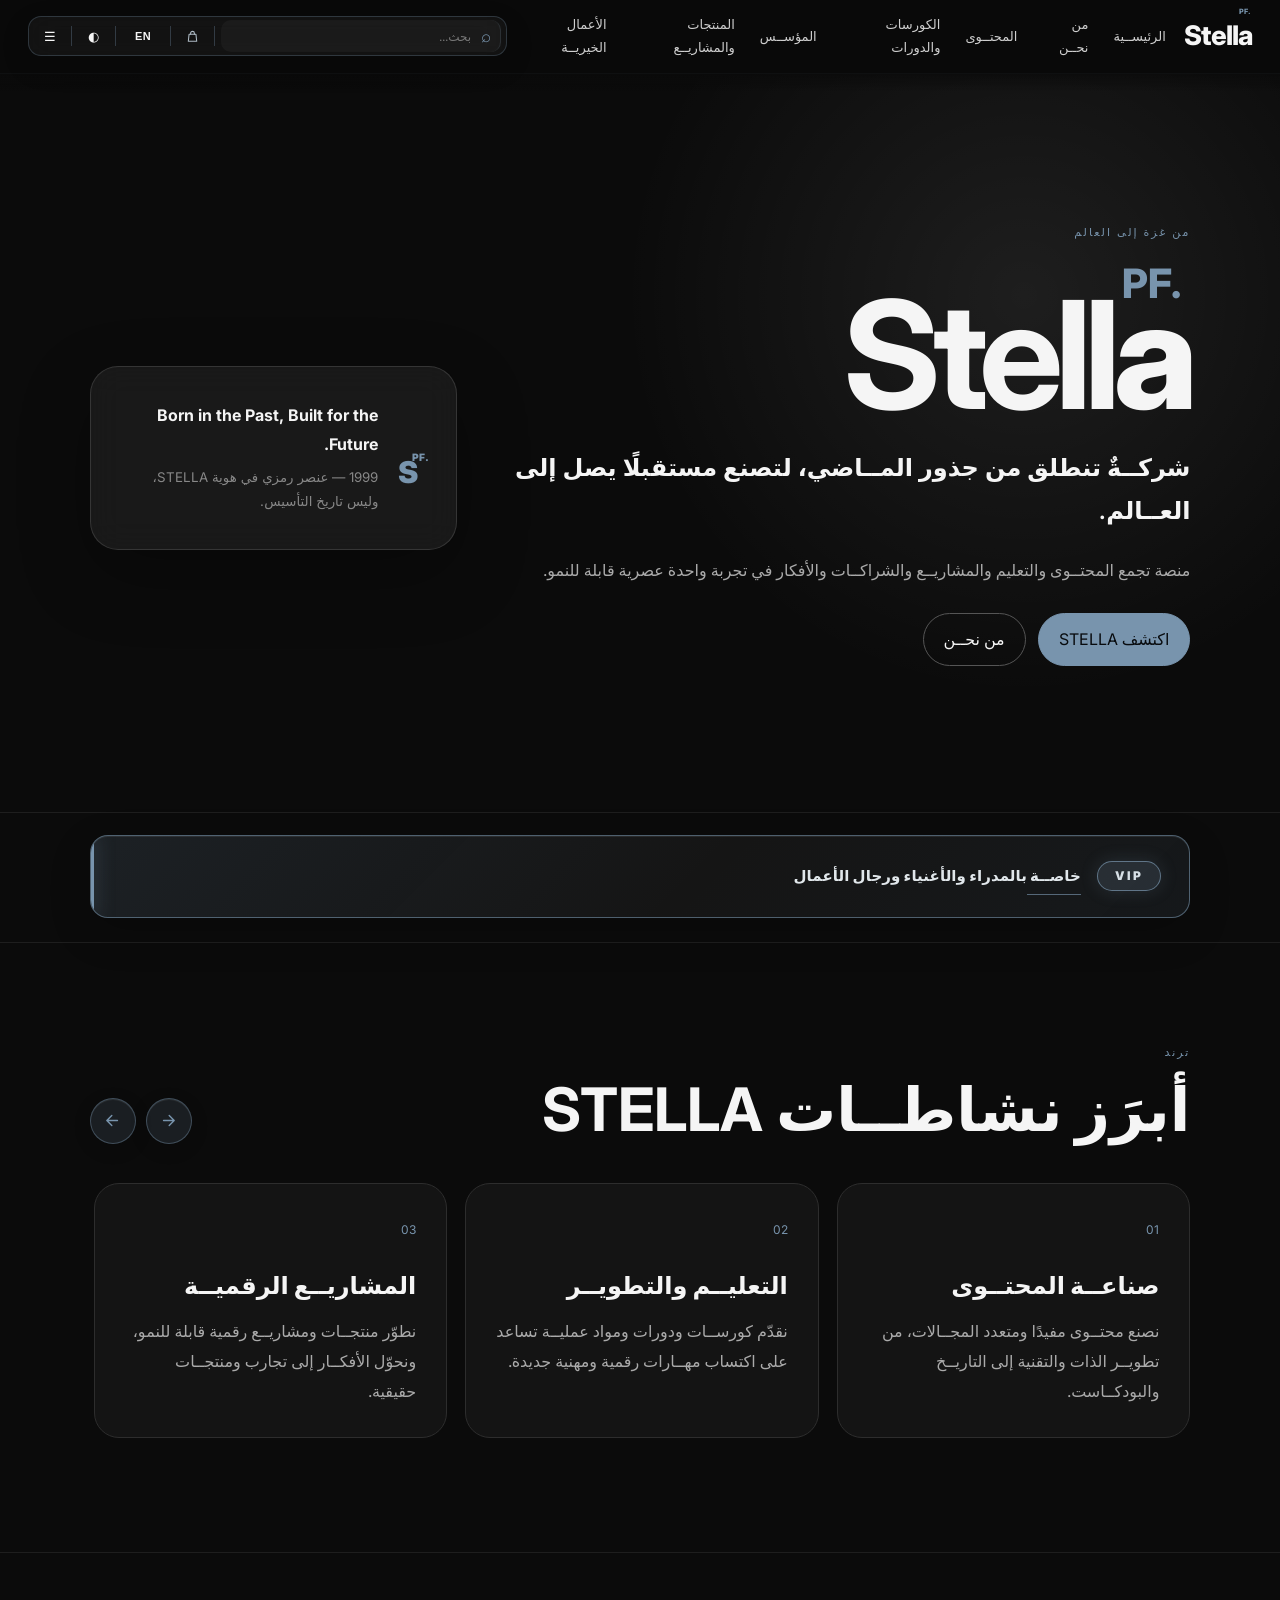
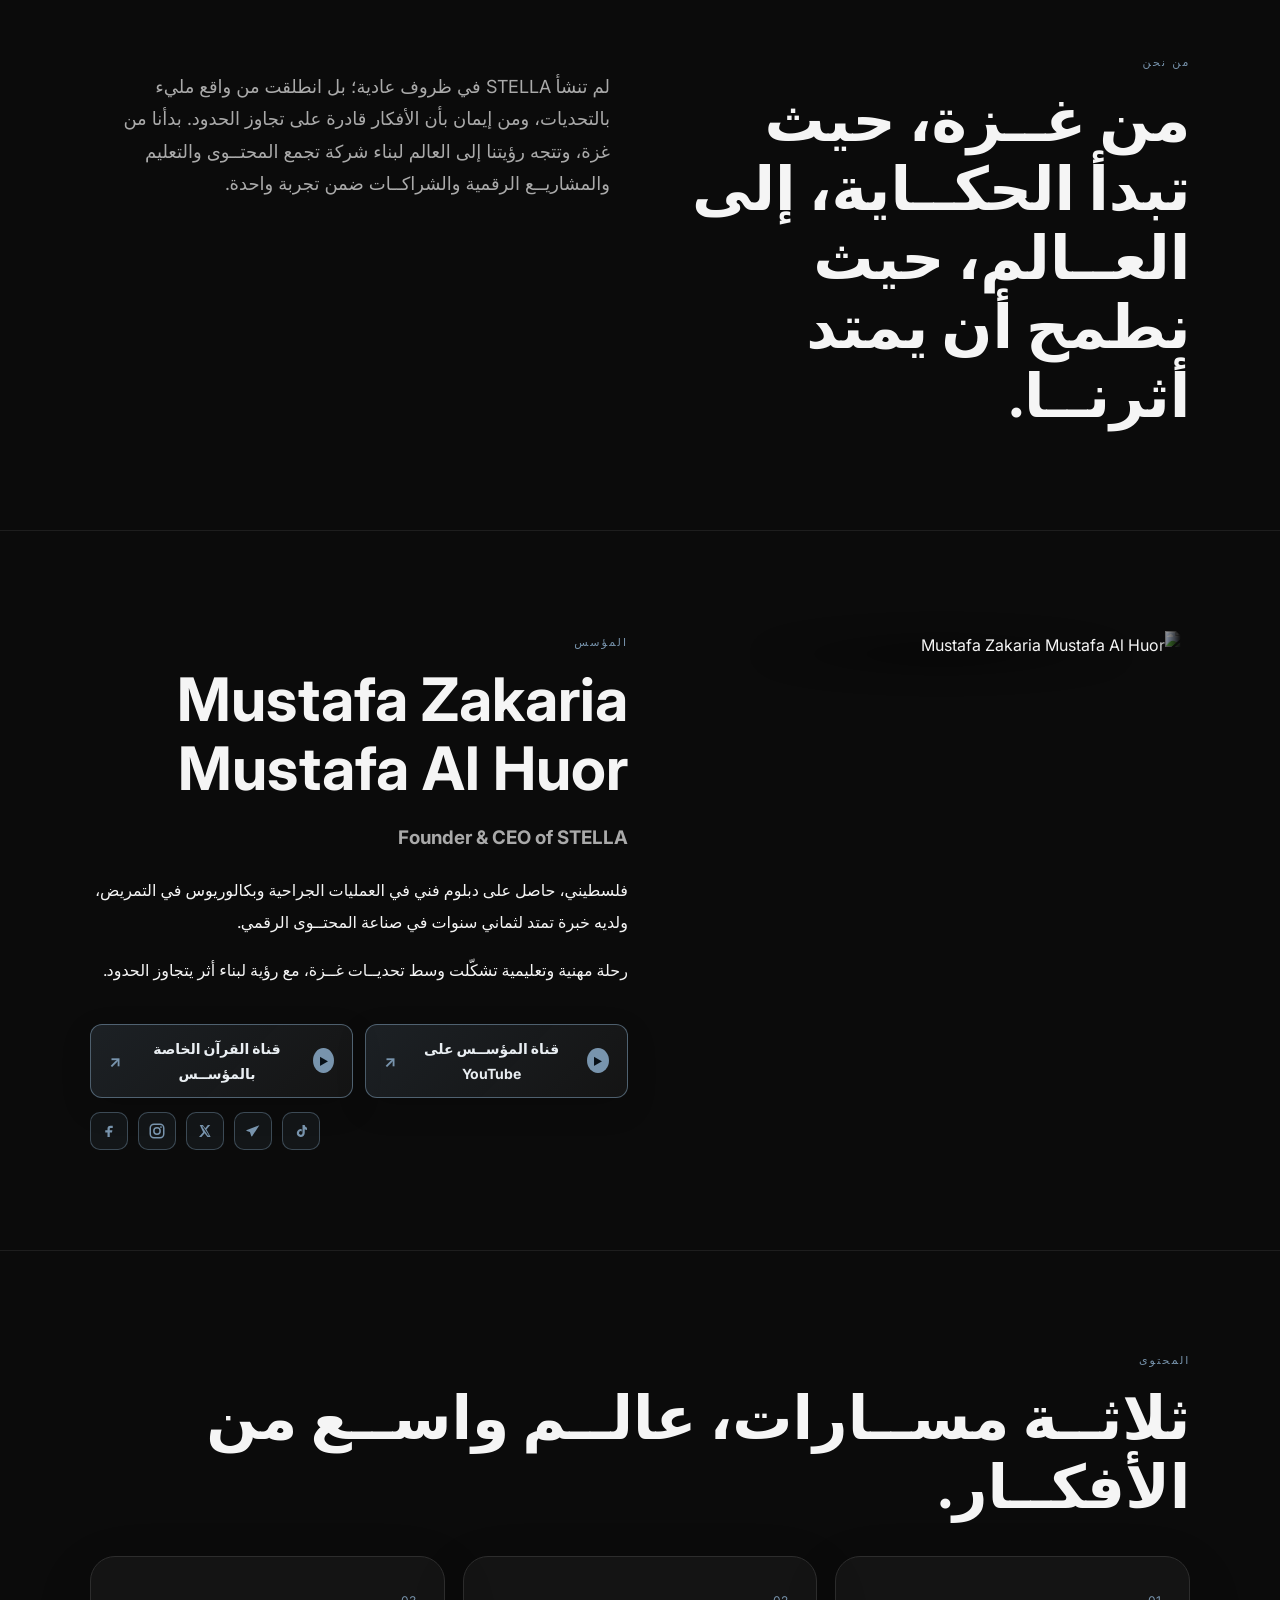
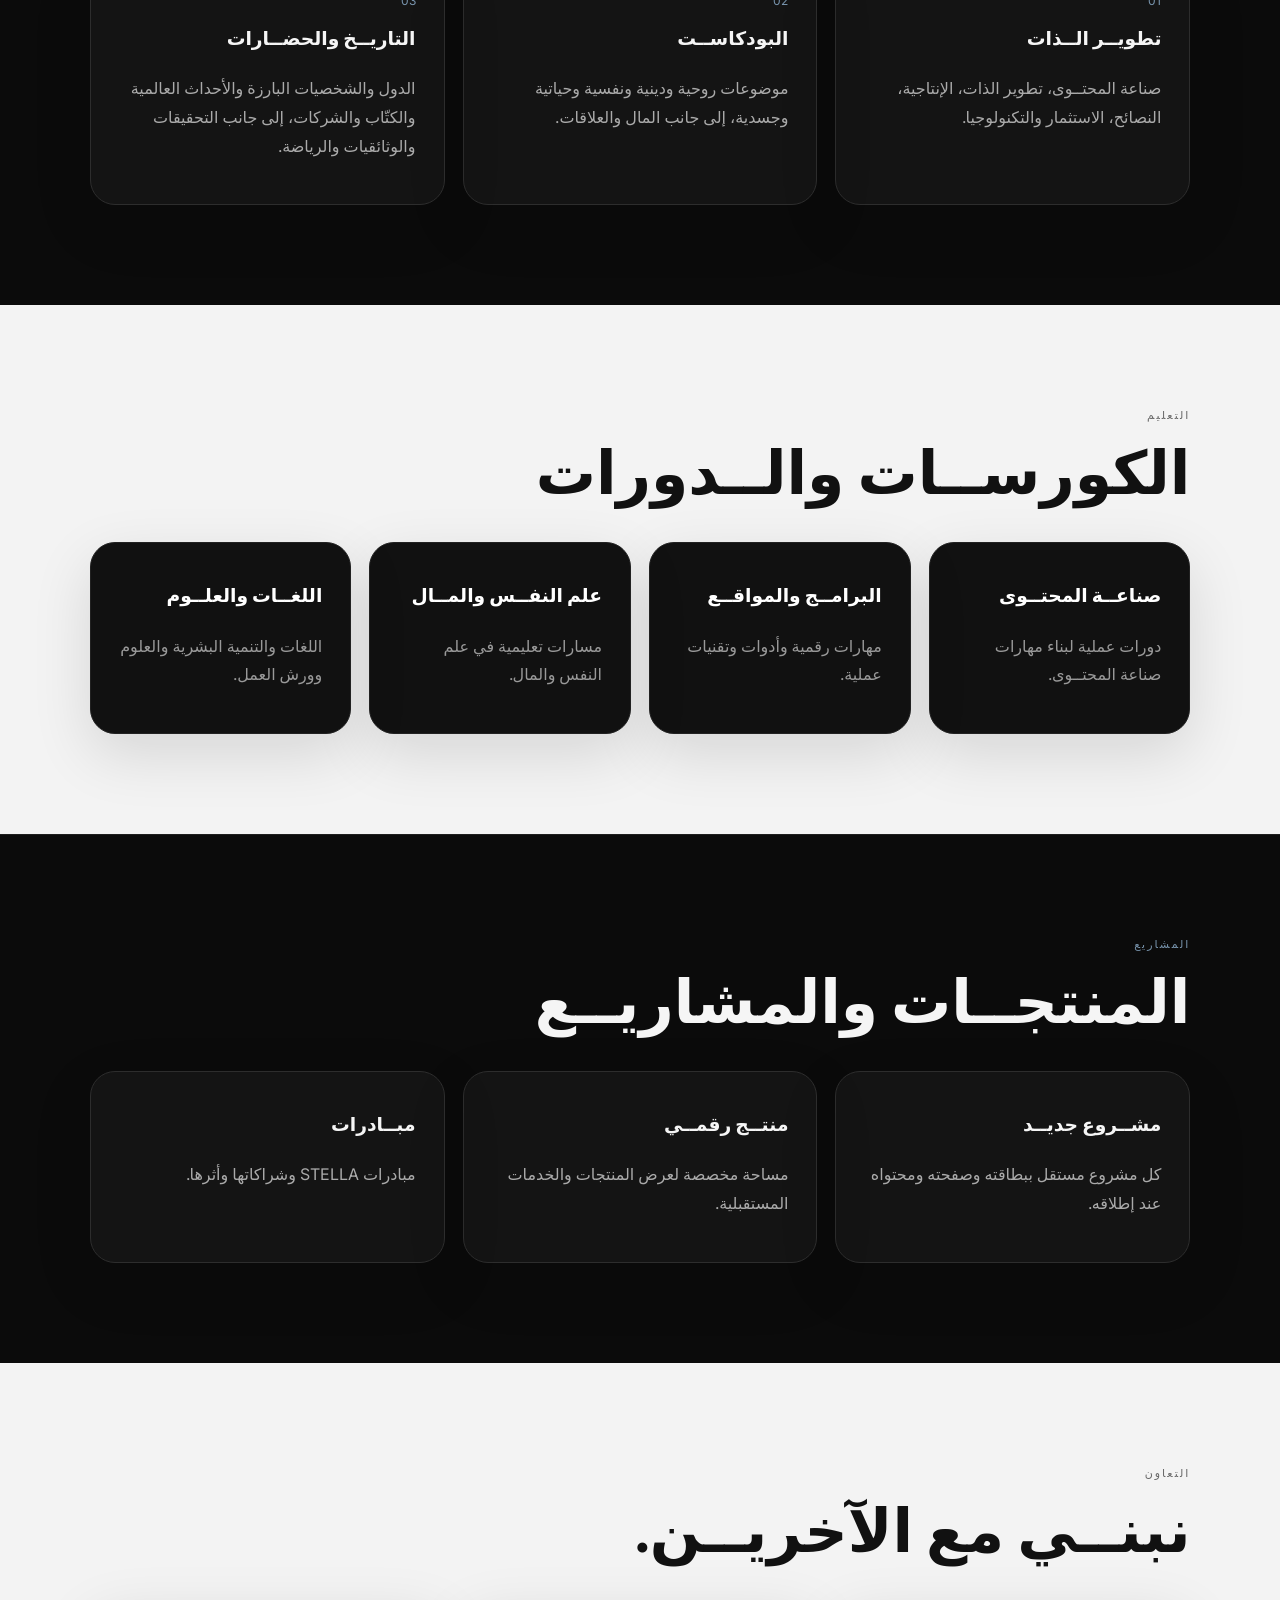
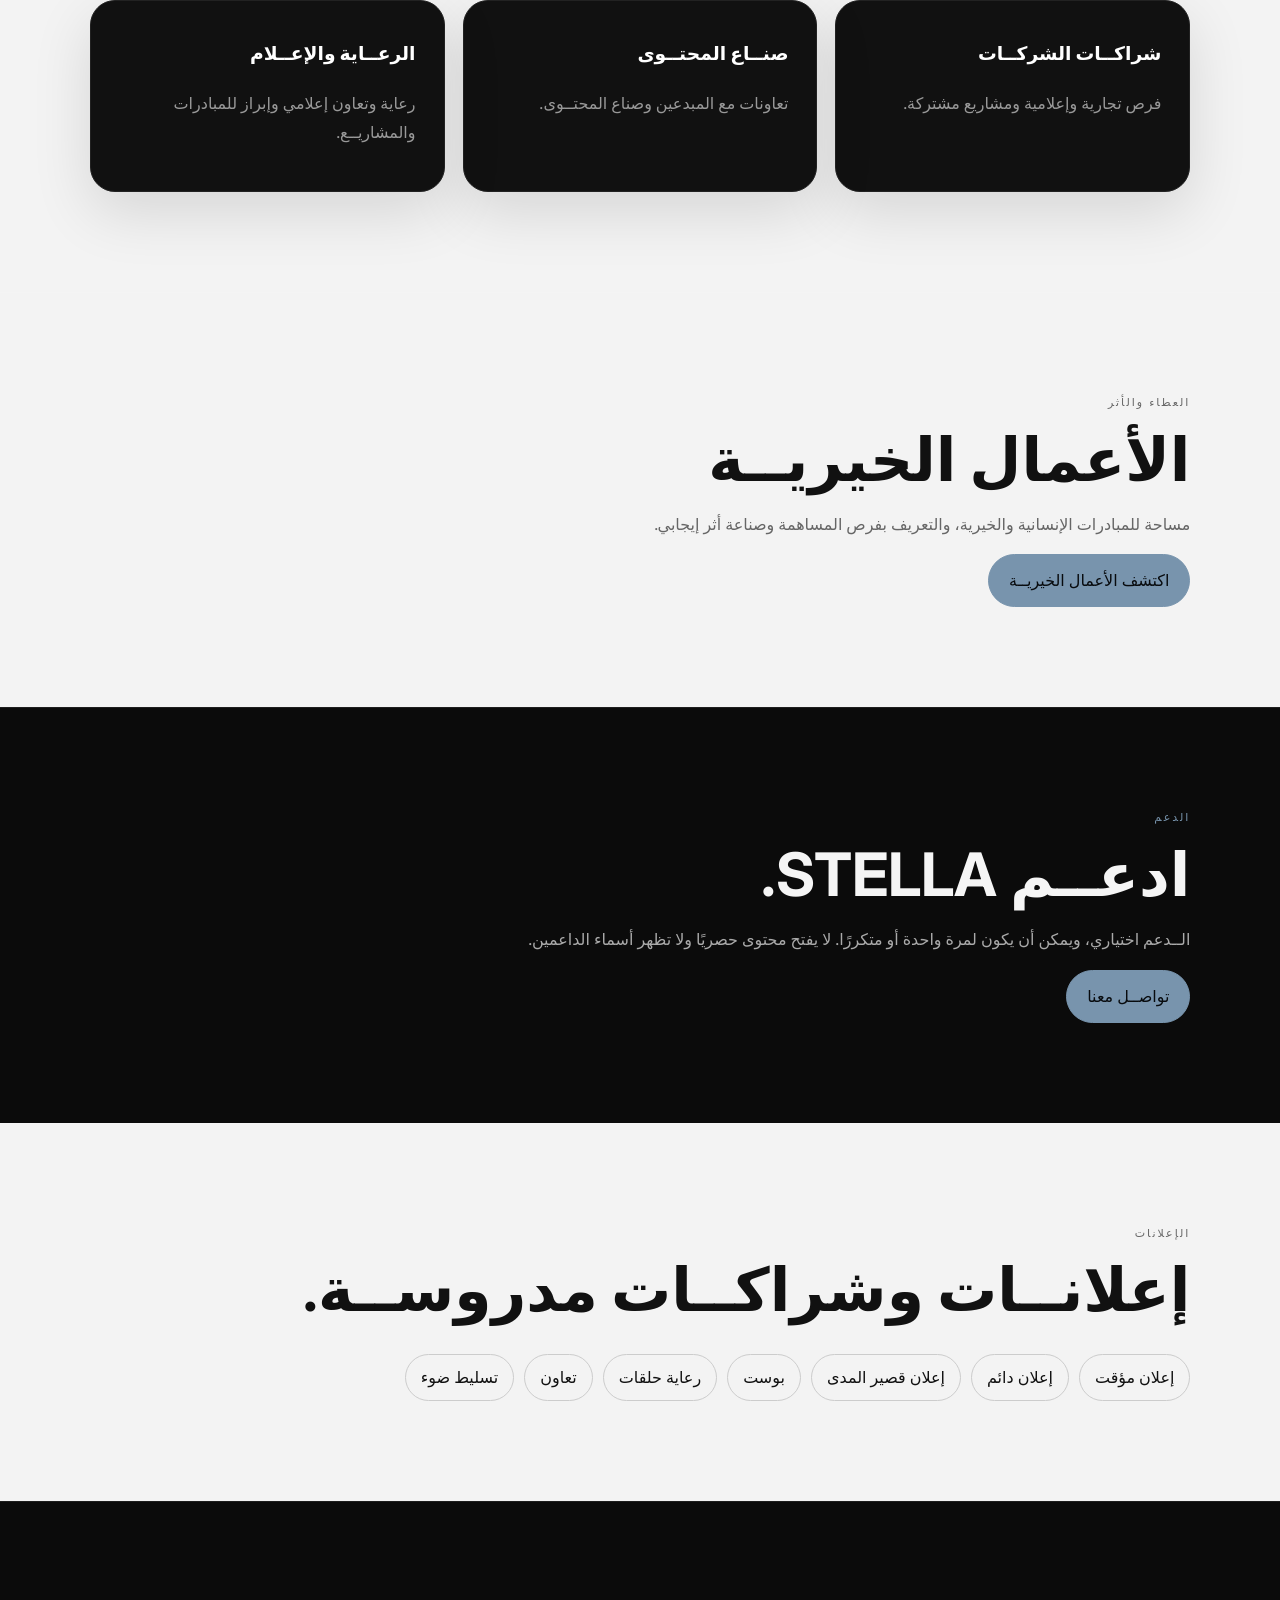
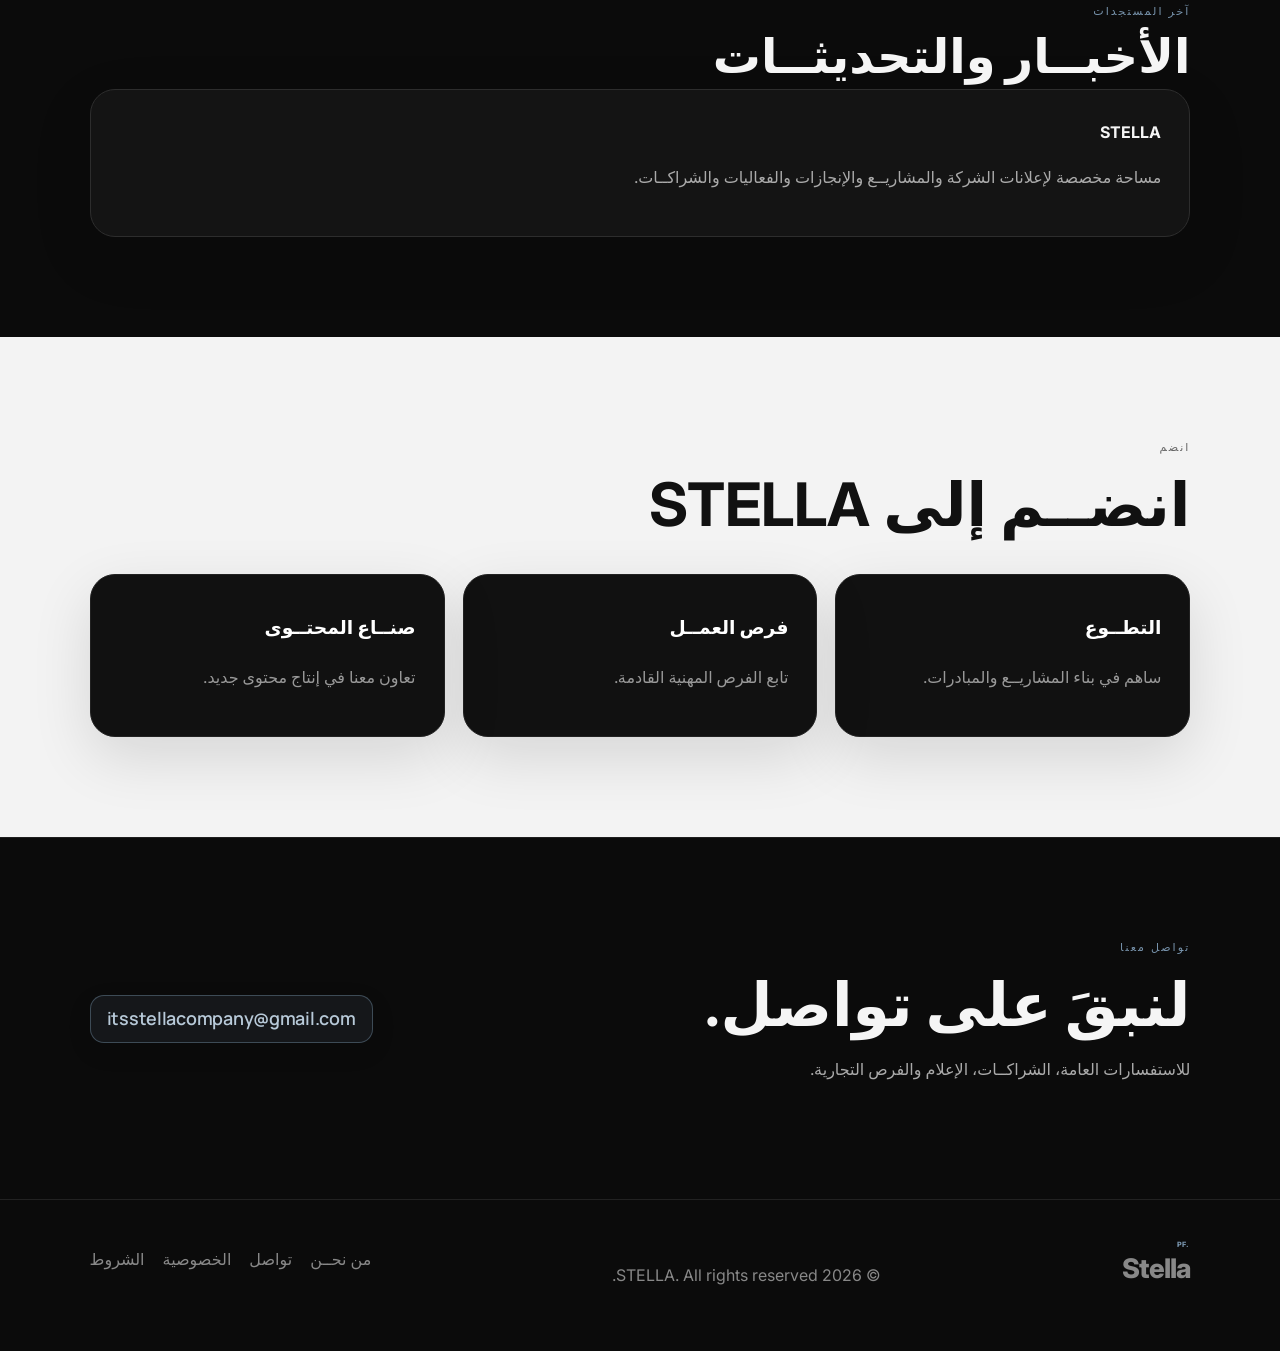
==== commit ca7fb56d: "Add charity section to homepage" ====
--- a/index.html
+++ b/index.html
@@ -127,6 +127,7 @@
 <section id="courses" class="section light-section"><p class="eyebrow">التعليم</p><h2>الكورســات والــدورات</h2><div class="cards four"><article class="card dark"><h3>صناعــة المحتــوى</h3><p>دورات عملية لبناء مهارات صناعة المحتــوى.</p></article><article class="card dark"><h3>البرامــج والمواقــع</h3><p>مهارات رقمية وأدوات وتقنيات عملية.</p></article><article class="card dark"><h3>علم النفــس والمــال</h3><p>مسارات تعليمية في علم النفس والمال.</p></article><article class="card dark"><h3>اللغــات والعلــوم</h3><p>اللغات والتنمية البشرية والعلوم وورش العمل.</p></article></div></section>
 <section id="projects" class="section"><p class="eyebrow">المشاريع</p><h2>المنتجــات والمشاريــع</h2><div class="cards three"><article class="card"><h3>مشــروع جديــد</h3><p>كل مشروع مستقل ببطاقته وصفحته ومحتواه عند إطلاقه.</p></article><article class="card"><h3>منتــج رقمــي</h3><p>مساحة مخصصة لعرض المنتجات والخدمات المستقبلية.</p></article><article class="card"><h3>مبــادرات</h3><p>مبادرات STELLA وشراكاتها وأثرها.</p></article></div></section>
 <section id="collab" class="section light-section"><p class="eyebrow">التعاون</p><h2>نبنــي مع الآخريــن.</h2><div class="cards three"><article class="card dark"><h3>شراكــات الشركــات</h3><p>فرص تجارية وإعلامية ومشاريع مشتركة.</p></article><article class="card dark"><h3>صنــاع المحتــوى</h3><p>تعاونات مع المبدعين وصناع المحتــوى.</p></article><article class="card dark"><h3>الرعــاية والإعــلام</h3><p>رعاية وتعاون إعلامي وإبراز للمبادرات والمشاريــع.</p></article></div></section>
+<section id="charity" class="section light-section"><p class="eyebrow">العطاء والأثر</p><h2>الأعمال الخيريــة</h2><p class="muted max">مساحة للمبادرات الإنسانية والخيرية، والتعريف بفرص المساهمة وصناعة أثر إيجابي.</p><a class="btn primary" href="charity.html">اكتشف الأعمال الخيريــة</a></section>
 <section id="support" class="section"><p class="eyebrow">الدعم</p><h2>ادعــم STELLA.</h2><p class="muted max">الــدعم اختياري، ويمكن أن يكون لمرة واحدة أو متكررًا. لا يفتح محتوى حصريًا ولا تظهر أسماء الداعمين.</p><a class="btn primary" href="#contact">تواصــل معنا</a></section>
 <section id="ads" class="section light-section"><p class="eyebrow">الإعلانات</p><h2>إعلانــات وشراكــات مدروســة.</h2><div class="chips"><span>إعلان مؤقت</span><span>إعلان دائم</span><span>إعلان قصير المدى</span><span>بوست</span><span>رعاية حلقات</span><span>تعاون</span><span>تسليط ضوء</span></div></section>
 <section id="news" class="section"><p class="eyebrow">آخر المستجدات</p><h2>الأخبــار والتحديثــات</h2><div class="news-card card"><strong>STELLA</strong><p>مساحة مخصصة لإعلانات الشركة والمشاريــع والإنجازات والفعاليات والشراكــات.</p></div></section>
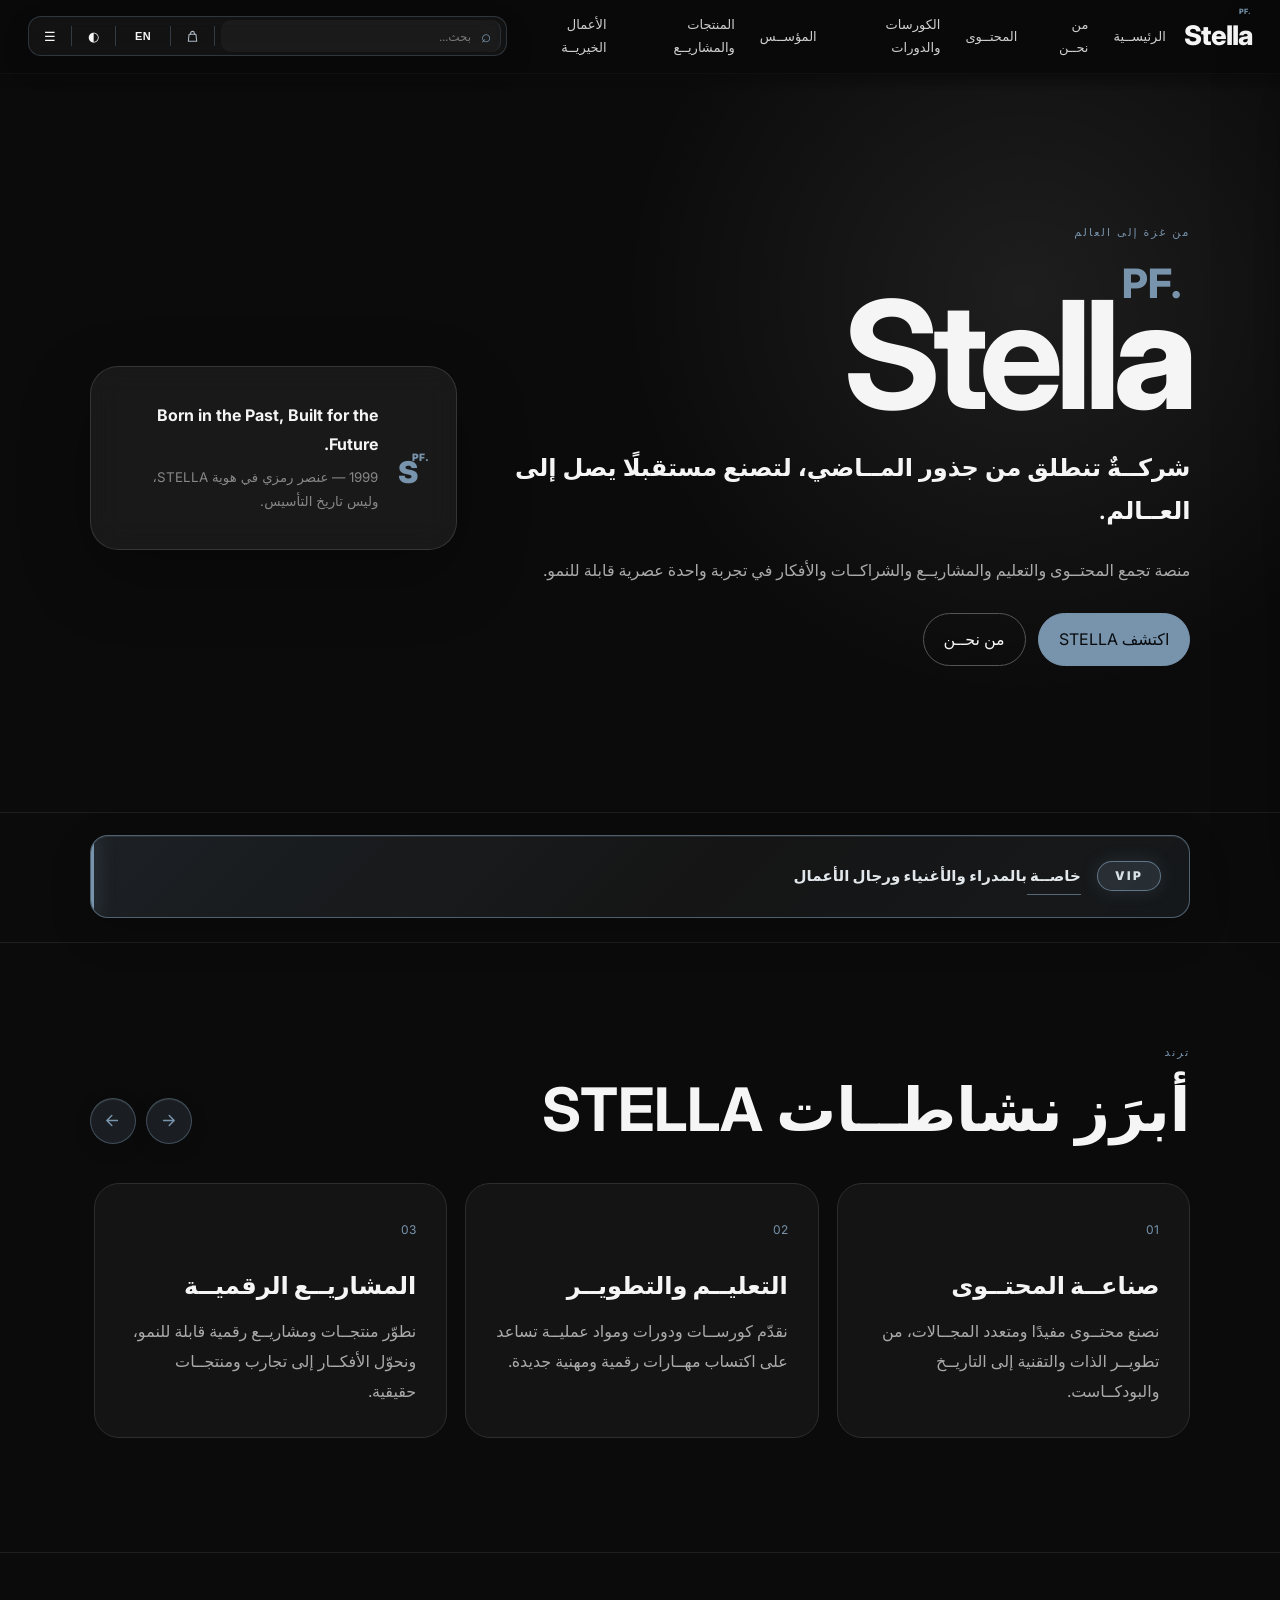
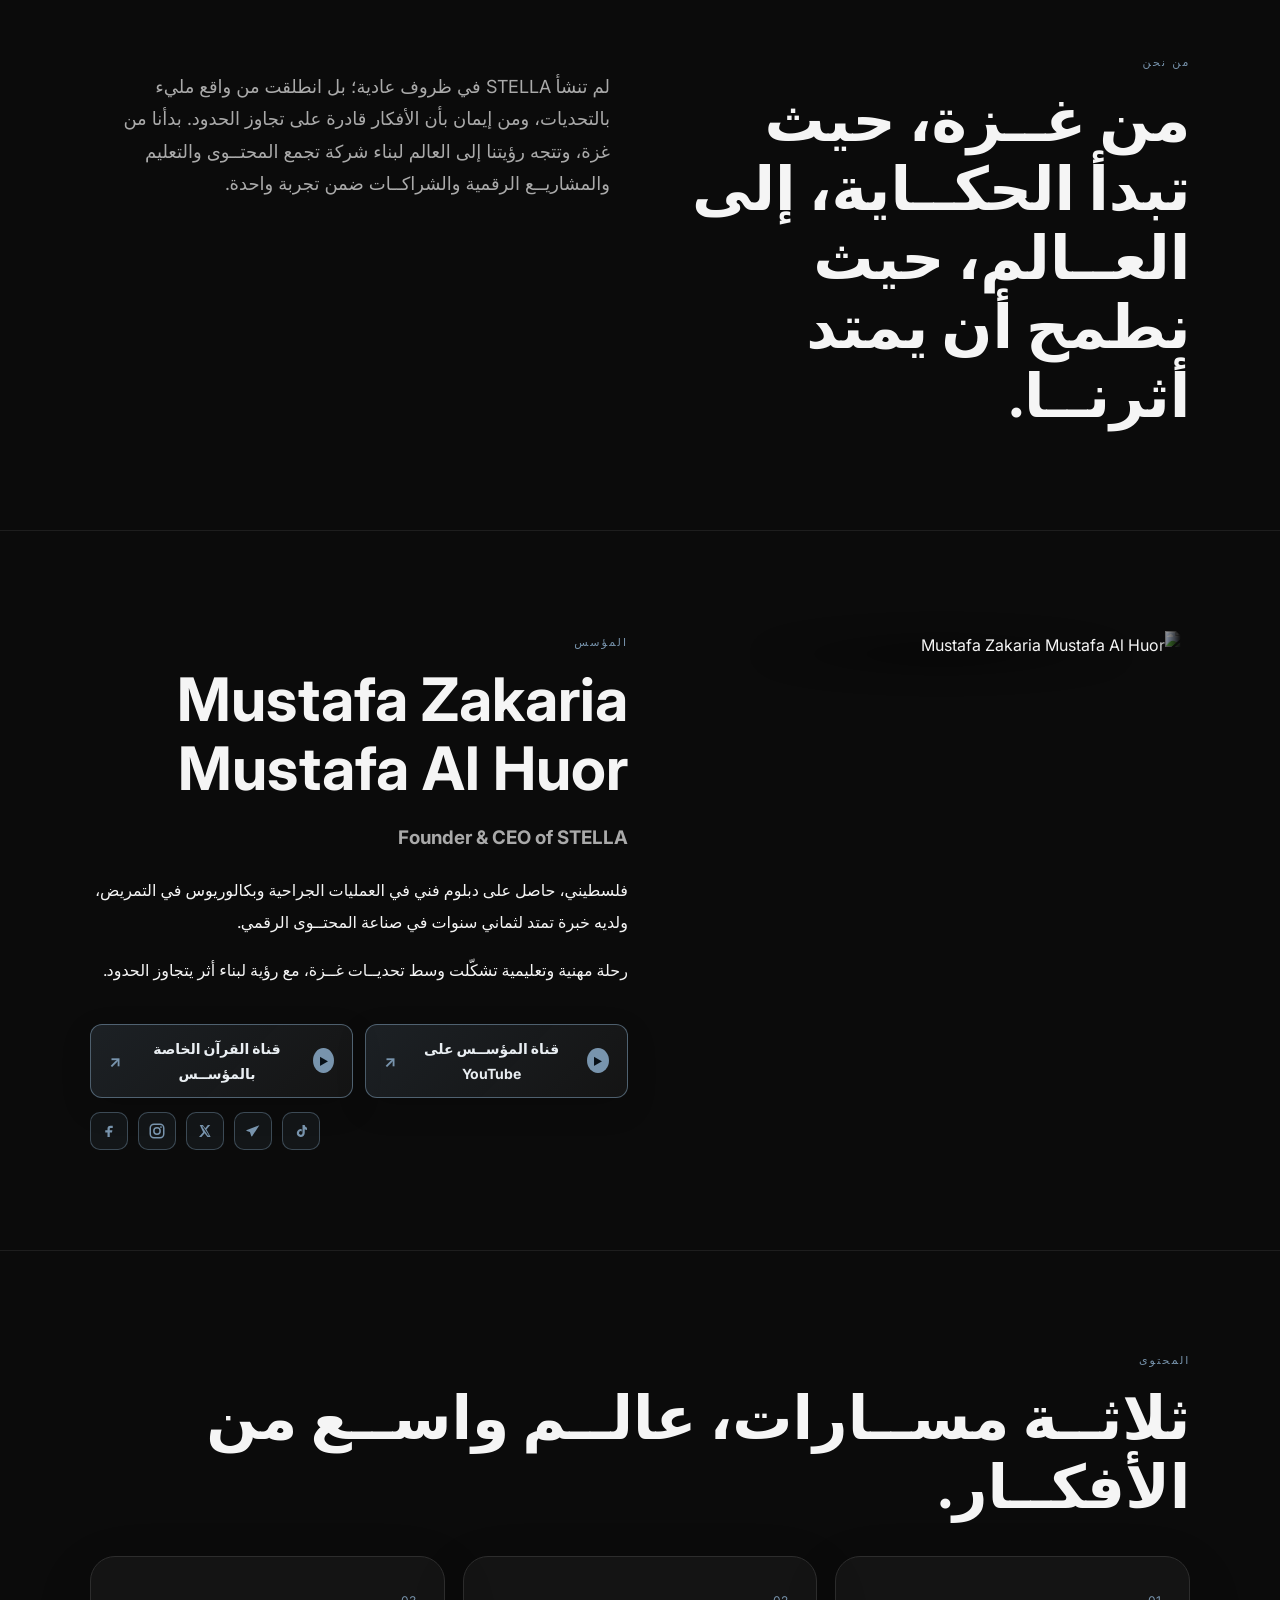
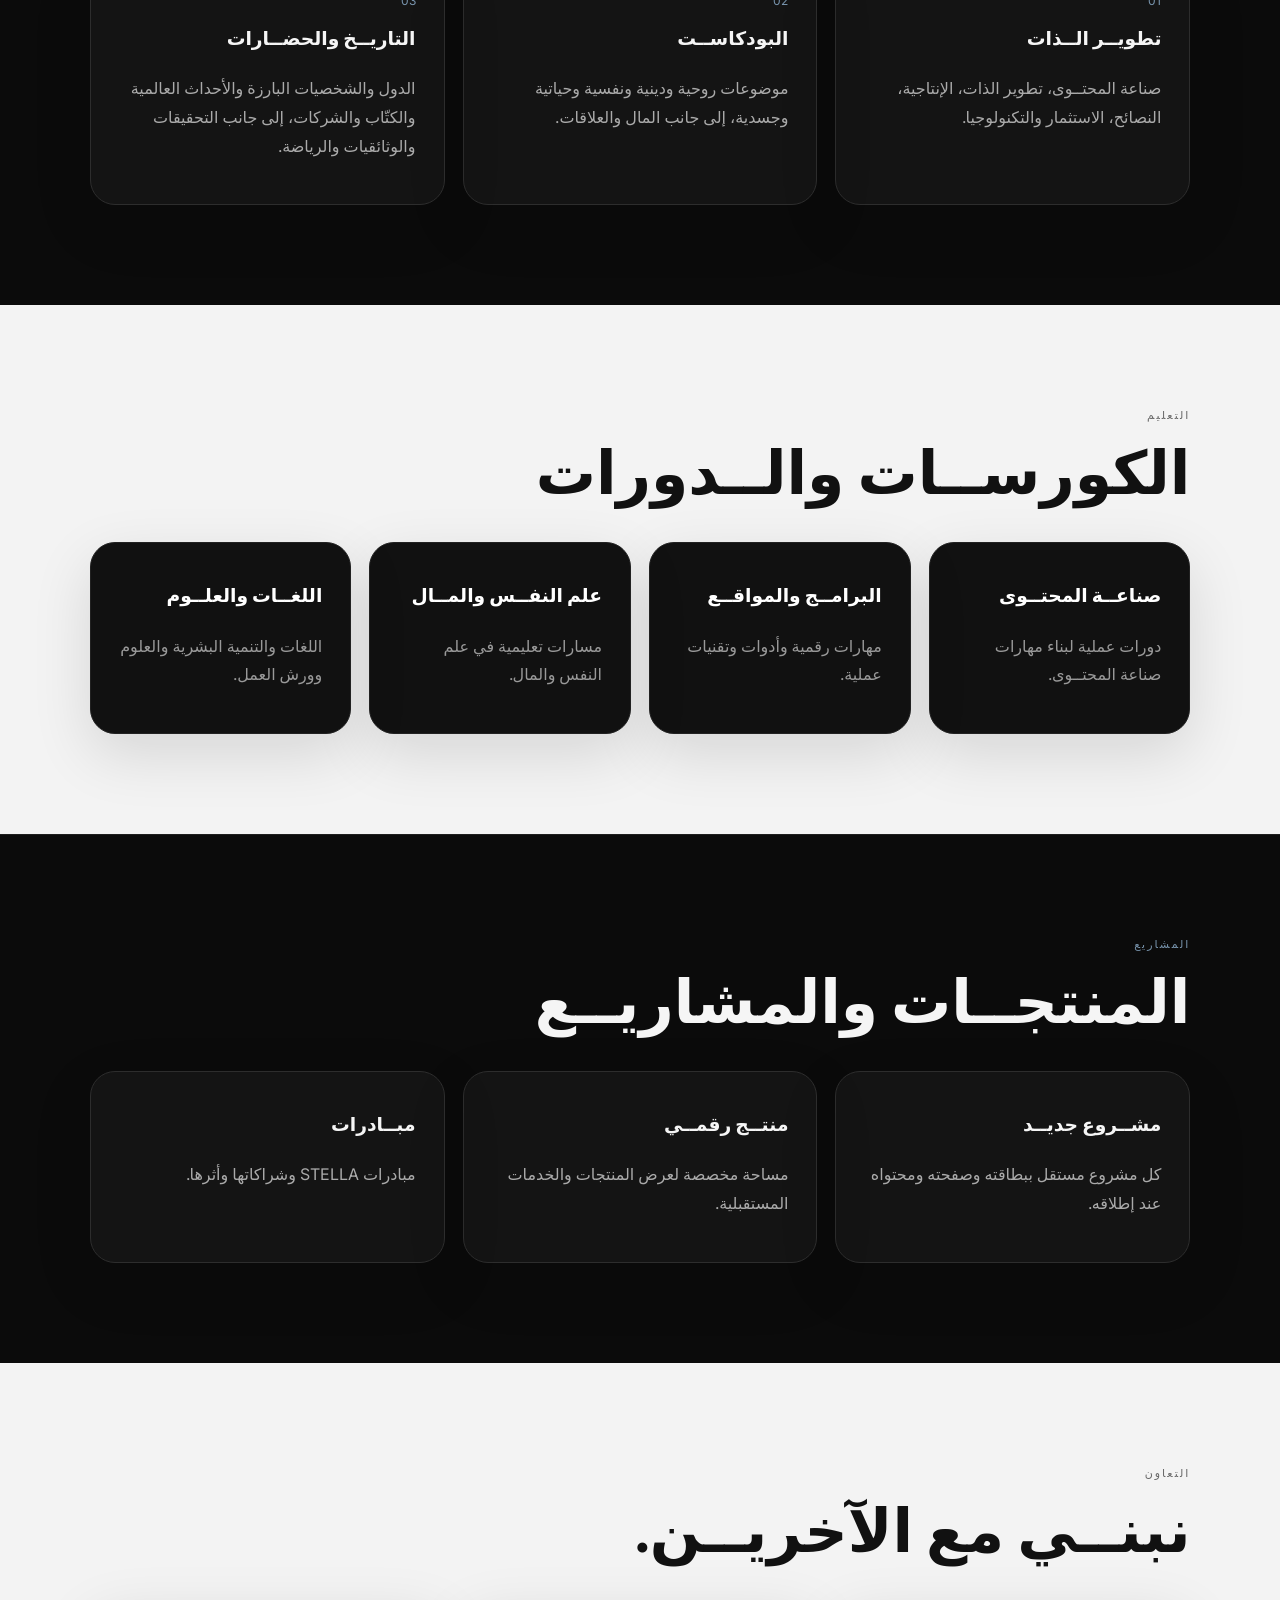
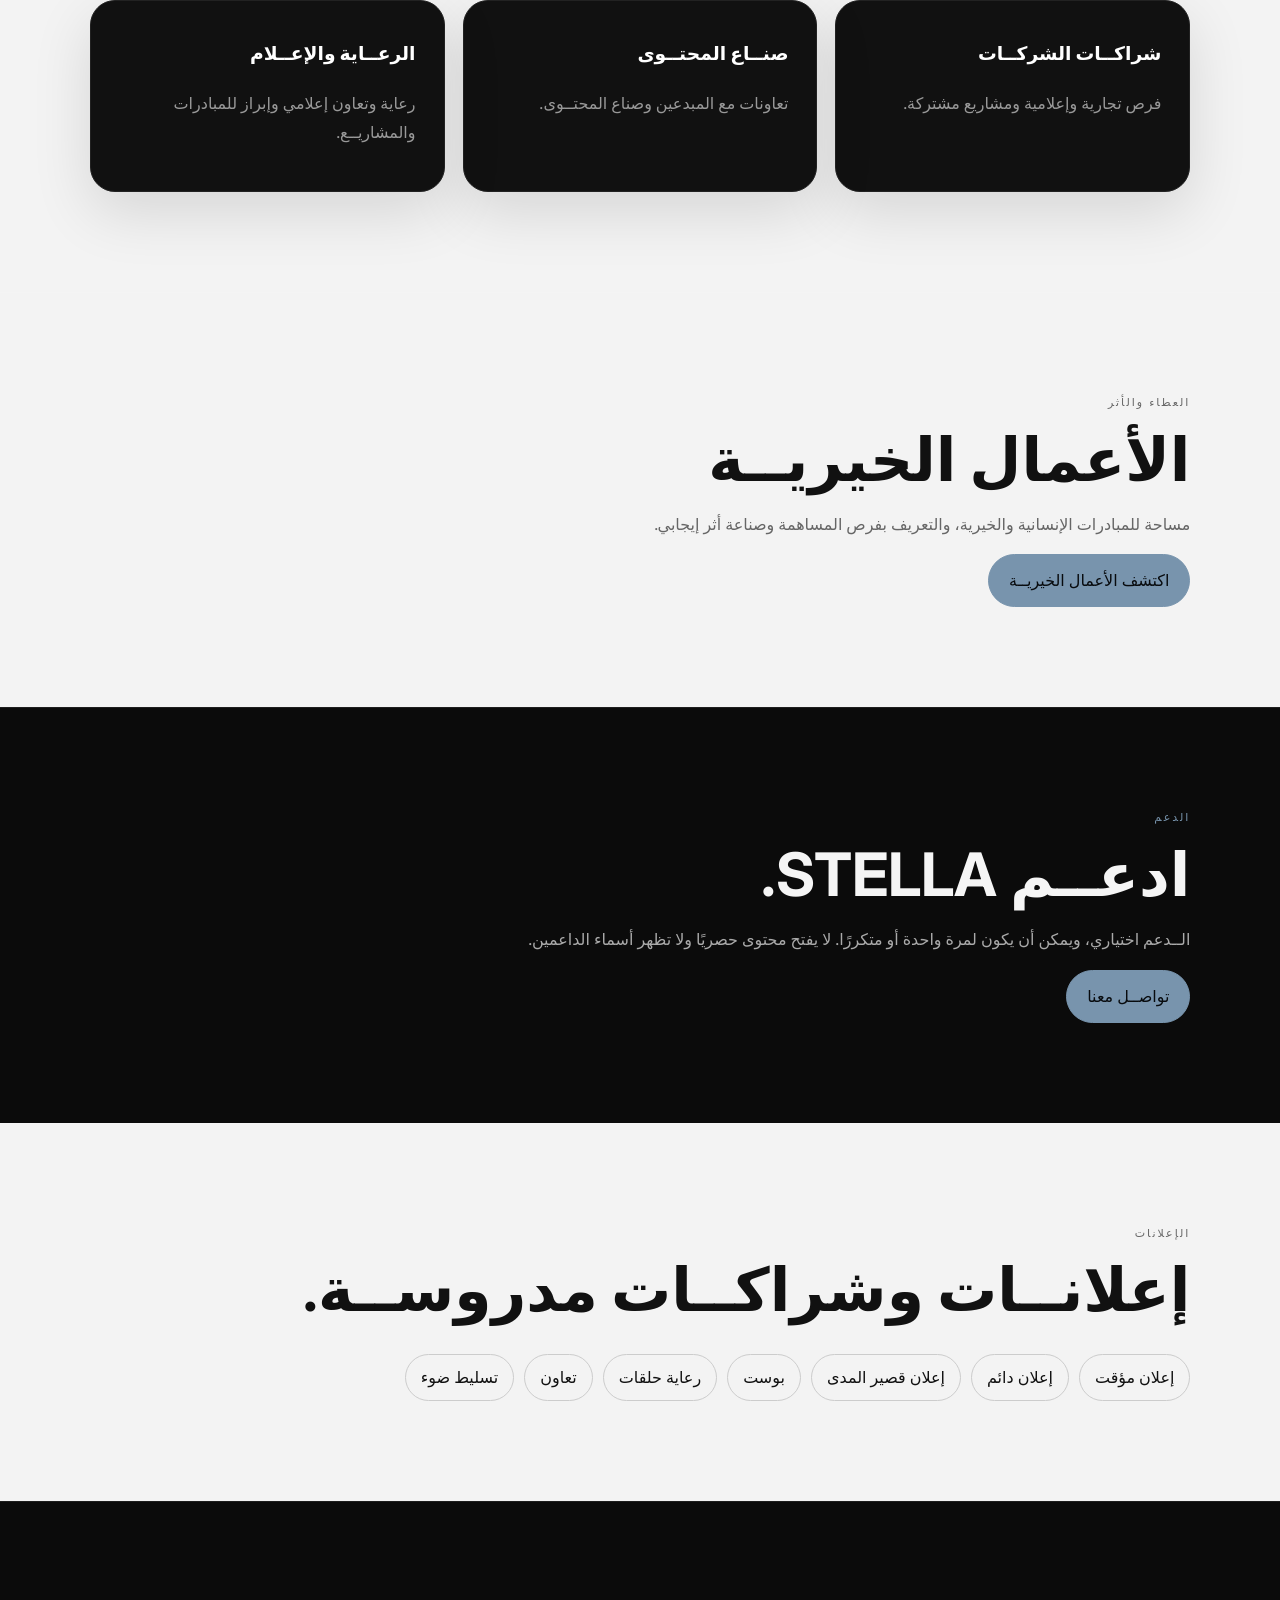
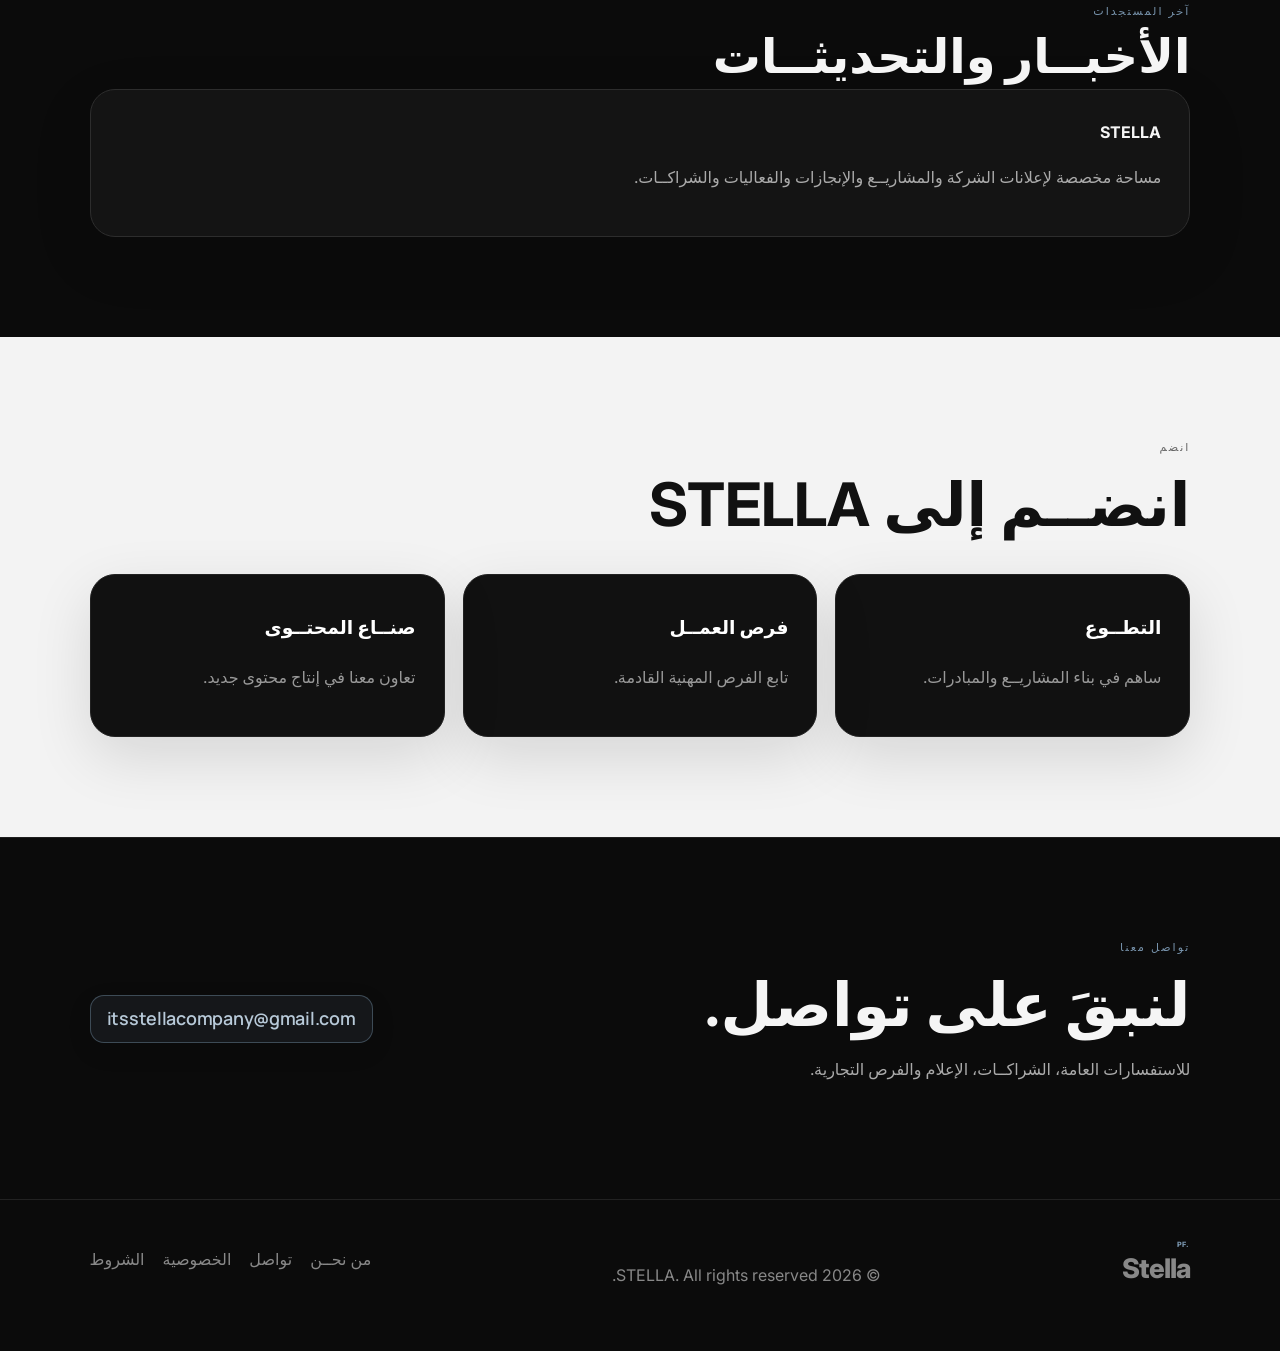
==== commit e51b8d69: "Refine sidebar into six clear navigation sections" ====
--- a/index.html
+++ b/index.html
@@ -30,11 +30,37 @@
 <aside id="sideMenu" class="side-menu" aria-hidden="true">
   <button id="closeMenu" class="close-btn" aria-label="إغلاق">×</button>
   <div class="side-inner">
-    <div class="side-brand">Stell<span class="logo-a">a<sup>PF.</sup></span></div>
-    <a href="#home">الرئيســية</a><a href="#about">من نحــن</a>
-    <details><summary>المحتــوى</summary><a href="#self">تطوير الذات</a><a href="#podcast">البودكاست</a><a href="#history">التاريخ والحضارات</a></details>
-    <a href="#courses">الكورسات والدورات</a><a href="#founder">المؤســس</a><a href="#projects">المنتجات والمشاريــع</a><a href="#collab">التعــاون والشراكــات</a><a href="charity.html">الأعمال الخيريــة</a><a href="#support">الداعمون ماليًا</a><a href="#ads">الإعلانــات</a><a href="#news">الأخبــار والتحديثــات</a><a href="#join">انضم إلى STELLA</a><a href="#contact">تواصــل معنا</a>
-    <details><summary>الإعدادات</summary><a href="#lang">العربية / English</a><a href="#" id="sideTheme">الوضع النهاري / الليلي</a></details>
+    <div class="side-brand-row"><div class="side-brand">Stell<span class="logo-a">a<sup>PF.</sup></span><small>من غــزة إلى العــالم</small></div></div>
+    <section class="side-group" aria-label="ابدأ من هنا">
+      <p class="side-group-title">ابدأ من هنا</p>
+      <a href="#home">الرئيســية</a><a href="#about">من نحــن</a><a href="#founder">المؤســس</a>
+    </section>
+    <div class="side-divider"></div>
+    <section class="side-group" aria-label="المحتوى والمعرفة">
+      <p class="side-group-title">المحتوى والمعرفة</p>
+      <details><summary>استكشف مسارات المحتــوى</summary><a href="#self">تطوير الذات</a><a href="#podcast">البودكاست</a><a href="#history">التاريخ والحضارات</a></details>
+      <a href="#content">كل المحتــوى</a><a href="#courses">الكورسات والدورات</a><a href="#news">الأخبــار والتحديثــات</a>
+    </section>
+    <div class="side-divider"></div>
+    <section class="side-group" aria-label="المشاريع والتعاون">
+      <p class="side-group-title">المشاريع والتعاون</p>
+      <a href="#projects">المنتجات والمشاريــع</a><a href="#collab">التعــاون والشراكــات</a>
+    </section>
+    <div class="side-divider"></div>
+    <section class="side-group" aria-label="الأثر المجتمعي">
+      <p class="side-group-title">الأثر المجتمعي</p>
+      <a href="charity.html">الأعمال الخيريــة</a><a href="#join">انضم إلى STELLA</a>
+    </section>
+    <div class="side-divider"></div>
+    <section class="side-group" aria-label="الدعم والخدمات">
+      <p class="side-group-title">الدعم والخدمات</p>
+      <a href="#support">الداعمون ماليًا</a><a href="#ads">الإعلانــات</a><a href="shop.html">المتجر والمنتجــات</a>
+    </section>
+    <div class="side-divider"></div>
+    <section class="side-group side-settings-group" aria-label="إعدادات التطبيق">
+      <p class="side-group-title">إعدادات التطبيق</p>
+      <a href="#contact">تواصــل معنا</a><a href="#lang" id="sideLanguage">العربية / English</a><a href="#" id="sideTheme">الوضع النهاري / الليلي</a>
+    </section>
   </div>
 </aside>
 <div id="overlay" class="overlay"></div>
--- a/styles.css
+++ b/styles.css
@@ -627,3 +627,56 @@
 body.light .charity-intro p:not(.eyebrow){color:#58636d}body.light .charity-note{color:#38566d}
 .charity-page .page-back{display:grid;place-items:center;text-decoration:none}
 @media(max-width:600px){.charity-intro{min-height:60vh;padding:70px 24px}.charity-intro h1{letter-spacing:-1px}}
+
+
+/* Refined compact sidebar with grouped navigation */
+.side-menu{
+  top:16px;right:16px;bottom:16px;left:auto;
+  width:min(326px,calc(100vw - 32px));height:auto;max-height:calc(100dvh - 32px);
+  padding:20px 18px 22px;border:1px solid rgba(120,148,173,.32);
+  border-radius:22px;background:rgba(15,19,23,.96);
+  box-shadow:0 24px 80px rgba(0,0,0,.42),inset 0 1px 0 rgba(255,255,255,.07);
+  -webkit-backdrop-filter:blur(24px) saturate(145%);backdrop-filter:blur(24px) saturate(145%);
+  transform:translateX(calc(100% + 34px));transition:transform .38s cubic-bezier(.2,.8,.2,1);
+  overflow-y:auto;overscroll-behavior:contain;
+}
+.side-menu.open{right:16px;transform:translateX(0)}
+.side-menu::before{content:"";position:absolute;top:0;right:24px;width:92px;height:3px;border-radius:0 0 8px 8px;background:linear-gradient(90deg,transparent,var(--stella-blue),transparent);opacity:.9}
+.side-menu .close-btn{float:none;position:absolute;top:16px;left:16px;display:grid;place-items:center;width:34px;height:34px;border-radius:11px;font-size:23px;color:#d9e2e9;border-color:rgba(120,148,173,.28);background:rgba(120,148,173,.1)}
+.side-inner{clear:both;padding-top:38px;gap:0}
+.side-brand-row{padding:0 8px 18px;margin-bottom:7px;border-bottom:1px solid rgba(120,148,173,.17)}
+.side-brand{font-size:25px;font-weight:850;letter-spacing:-1px;color:#f0f4f7}
+.side-brand small{display:block;margin-top:5px;font-size:10px;font-weight:500;letter-spacing:1px;color:#8295a4}
+.side-group{display:flex;flex-direction:column;gap:3px;padding:7px 0}
+.side-group-title{margin:0 8px 5px;color:#8298a9;font-size:10px;font-weight:800;letter-spacing:1.1px}
+.side-group a,.side-group summary{position:relative;display:flex;align-items:center;min-height:37px;padding:8px 11px;border:1px solid transparent;border-radius:10px;color:#d6dee4;text-decoration:none;font-size:13px;transition:background .2s ease,border-color .2s ease,color .2s ease,transform .2s ease}
+.side-group a::before{content:"";width:4px;height:4px;margin-left:9px;border-radius:50%;background:rgba(120,148,173,.65);flex:0 0 4px}
+.side-group a:hover,.side-group summary:hover{background:rgba(120,148,173,.14);border-color:rgba(120,148,173,.22);color:#fff;transform:translateX(-2px)}
+.side-group details{border-radius:11px}
+.side-group details[open]{background:rgba(120,148,173,.06)}
+.side-group details a{margin-right:13px;min-height:33px;padding-right:13px;font-size:12px;color:#aebbc5}
+.side-group details a::before{width:3px;height:3px;flex-basis:3px}
+.side-divider{height:2px;flex:0 0 2px;margin:10px 2px;background:linear-gradient(90deg,transparent,rgba(120,148,173,.65) 12%,rgba(120,148,173,.65) 88%,transparent);border-radius:2px;box-shadow:0 0 10px rgba(120,148,173,.12)}
+.side-content-group,.side-money-group,.side-settings-group{gap:2px}
+.side-content-group .side-group-title,.side-money-group .side-group-title,.side-settings-group .side-group-title{margin-bottom:3px}
+.side-content-group a,.side-content-group summary,.side-money-group a,.side-settings-group a{min-height:34px;padding-top:6px;padding-bottom:6px}
+.side-content-group details a{min-height:30px}
+.side-settings-group a{font-size:12px;color:#aebbc5}
+.overlay{backdrop-filter:blur(3px);-webkit-backdrop-filter:blur(3px)}
+body.light .side-menu{background:rgba(249,251,253,.97);border-color:rgba(88,117,142,.28);box-shadow:0 24px 70px rgba(35,55,72,.2),inset 0 1px 0 #fff}
+body.light .side-brand{color:#243746}
+body.light .side-brand small,body.light .side-group-title{color:#657d8f}
+body.light .side-group a,body.light .side-group summary{color:#344957}
+body.light .side-group a:hover,body.light .side-group summary:hover{background:#e8eff4;border-color:#c5d4df;color:#172d3d}
+body.light .side-group details[open]{background:rgba(120,148,173,.08)}
+body.light .side-group details a,body.light .side-settings-group a{color:#536978}
+body.light .side-divider{background:linear-gradient(90deg,transparent,rgba(88,117,142,.55) 12%,rgba(88,117,142,.55) 88%,transparent);box-shadow:none}
+body.light .side-menu .close-btn{color:#38566d;background:#edf2f6;border-color:#d1dce4}
+@media(max-width:600px){
+ .side-menu{top:10px;right:10px;bottom:10px;width:min(310px,calc(100vw - 20px));max-height:calc(100dvh - 20px);padding:17px 15px 18px;border-radius:20px}
+ .side-menu.open{right:10px}
+ .side-inner{padding-top:38px}
+ .side-group a,.side-group summary{min-height:35px;font-size:12px}
+ .side-divider{margin:8px 2px}
+}
+@media(prefers-reduced-motion:reduce){.side-menu{transition:none}.side-group a,.side-group summary{transition:none}}
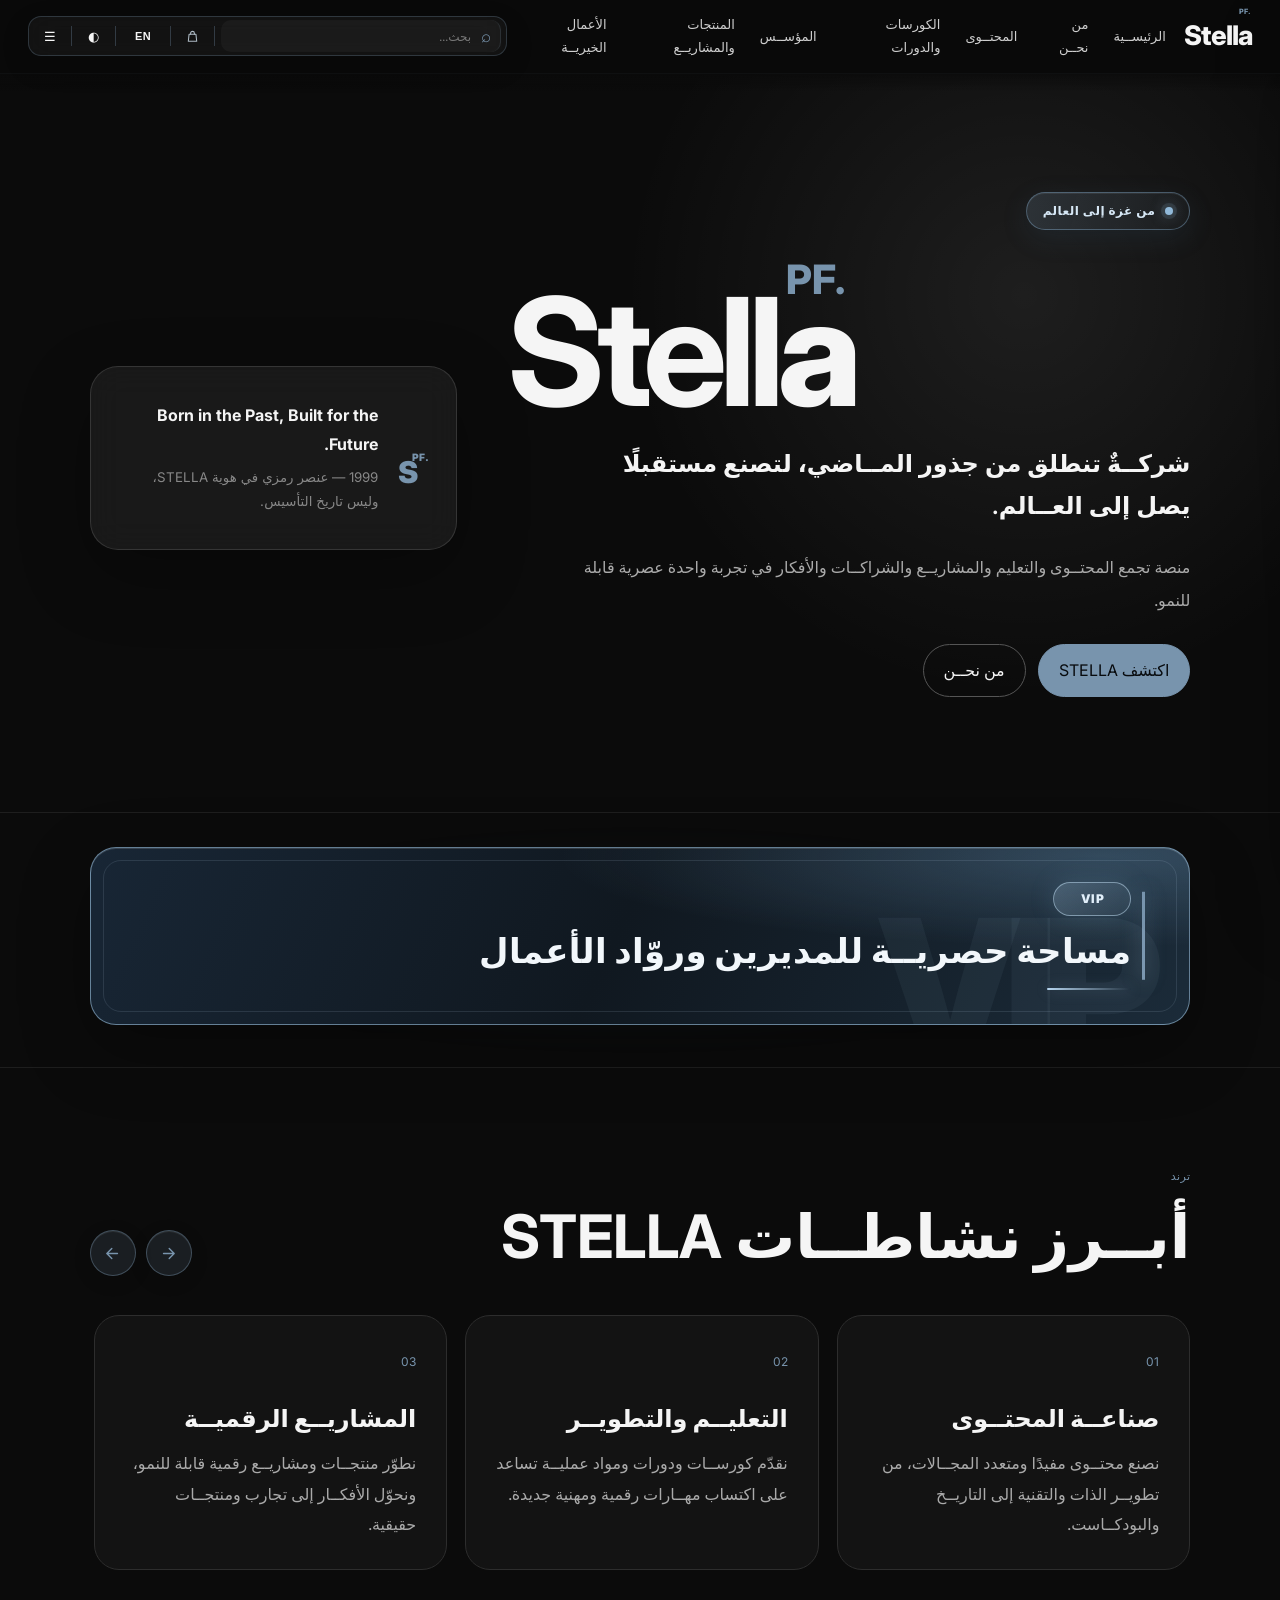
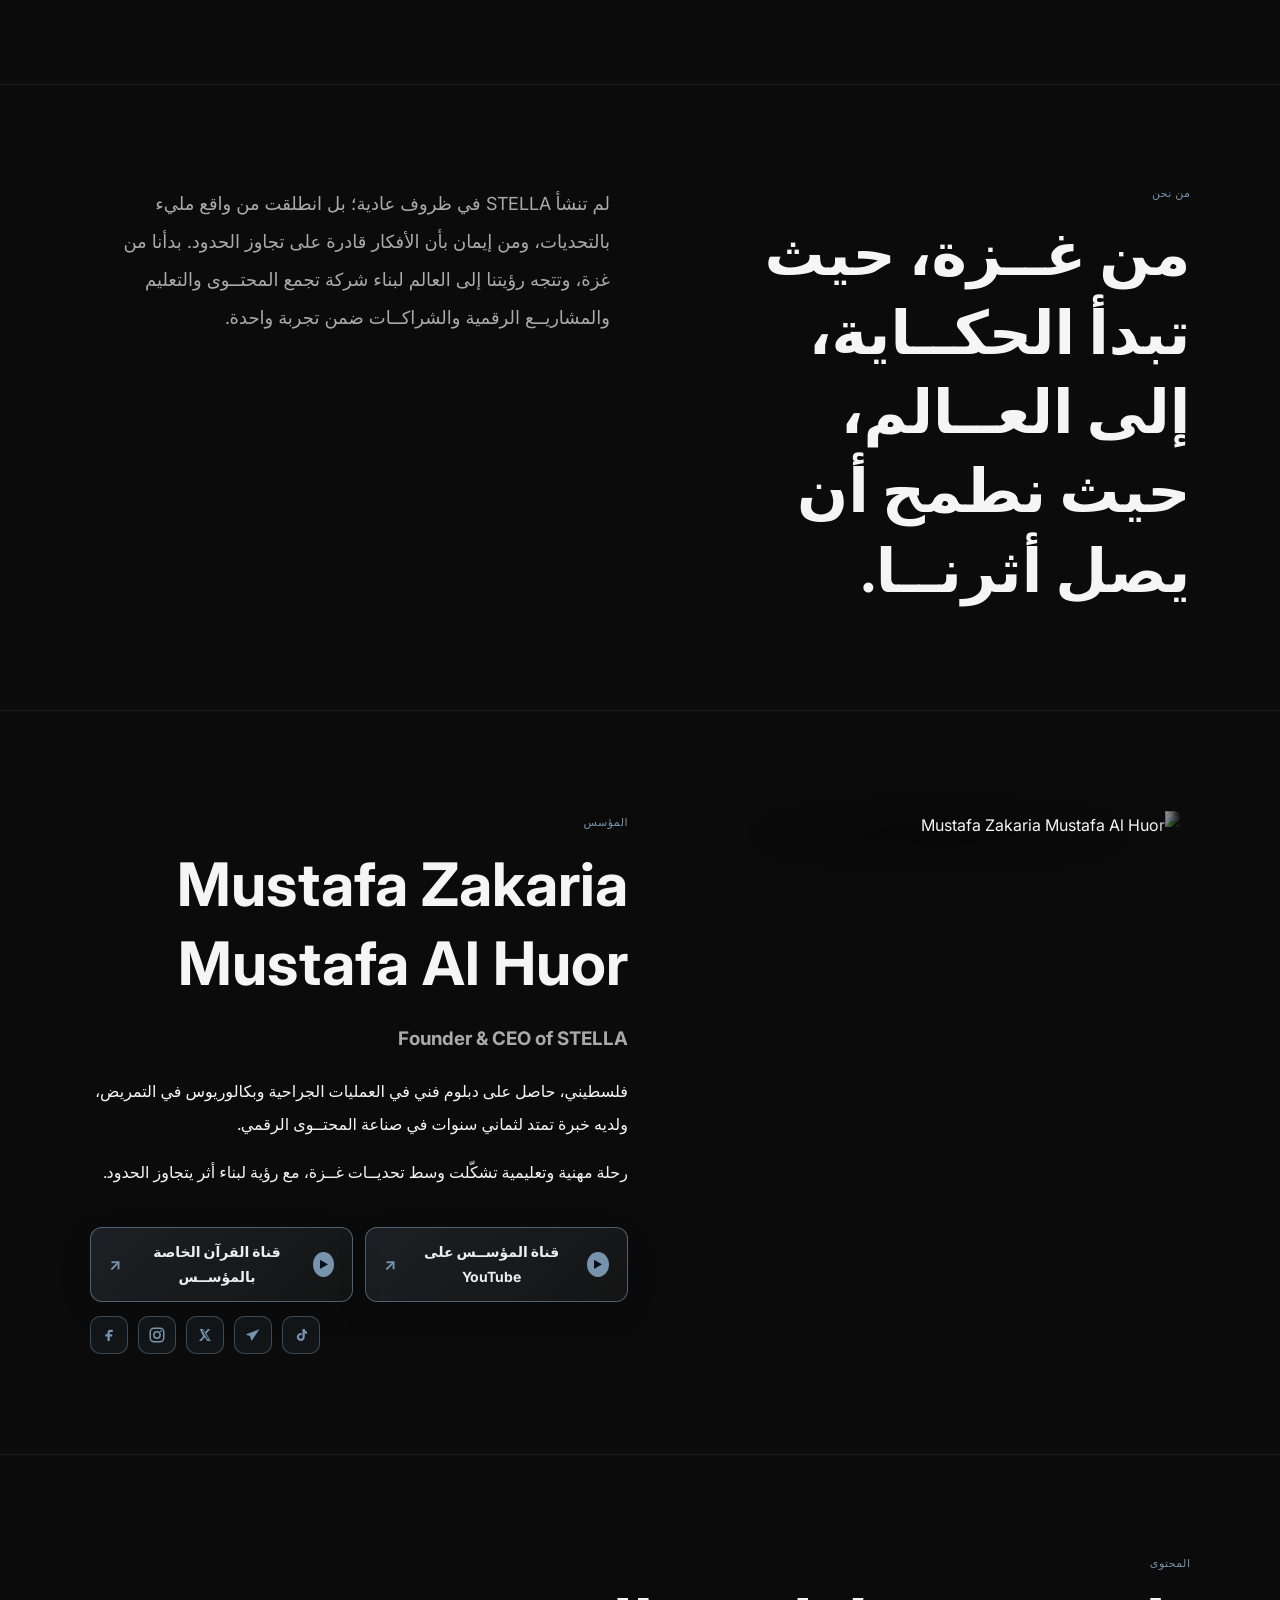
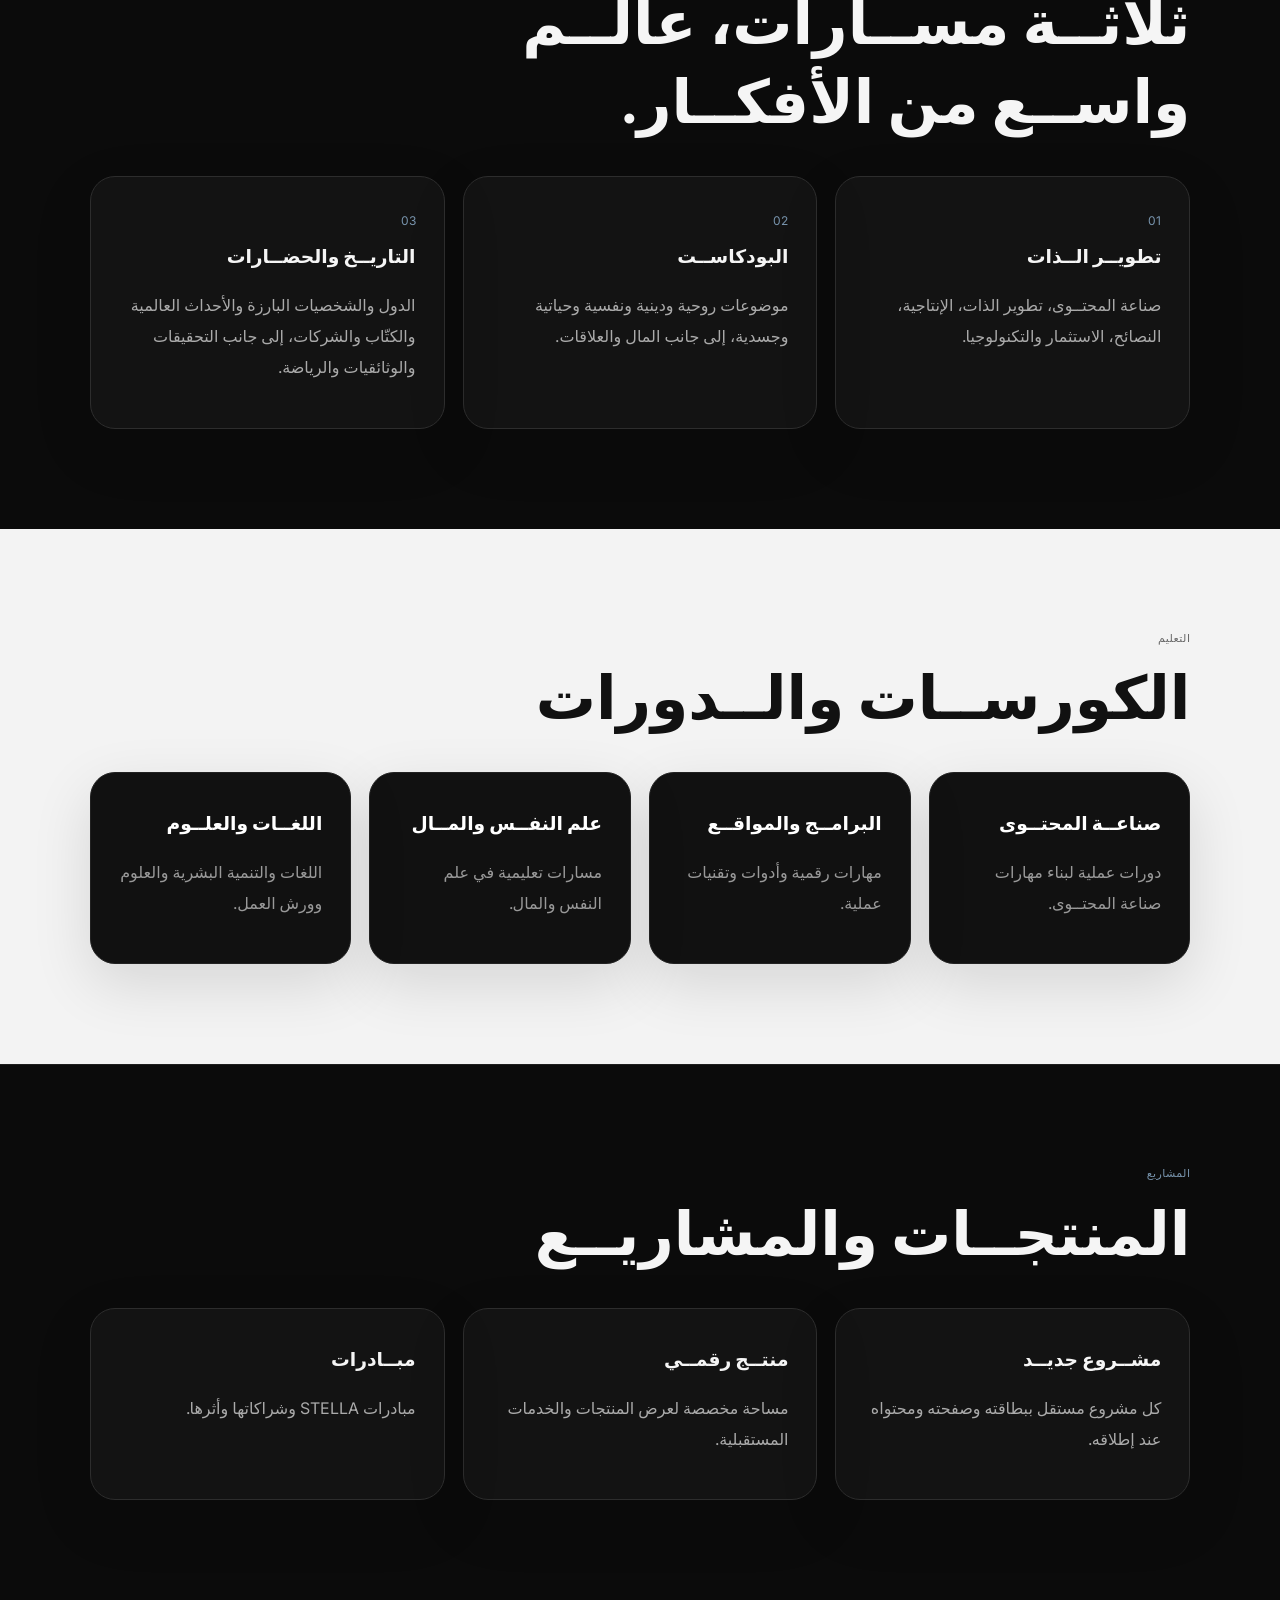
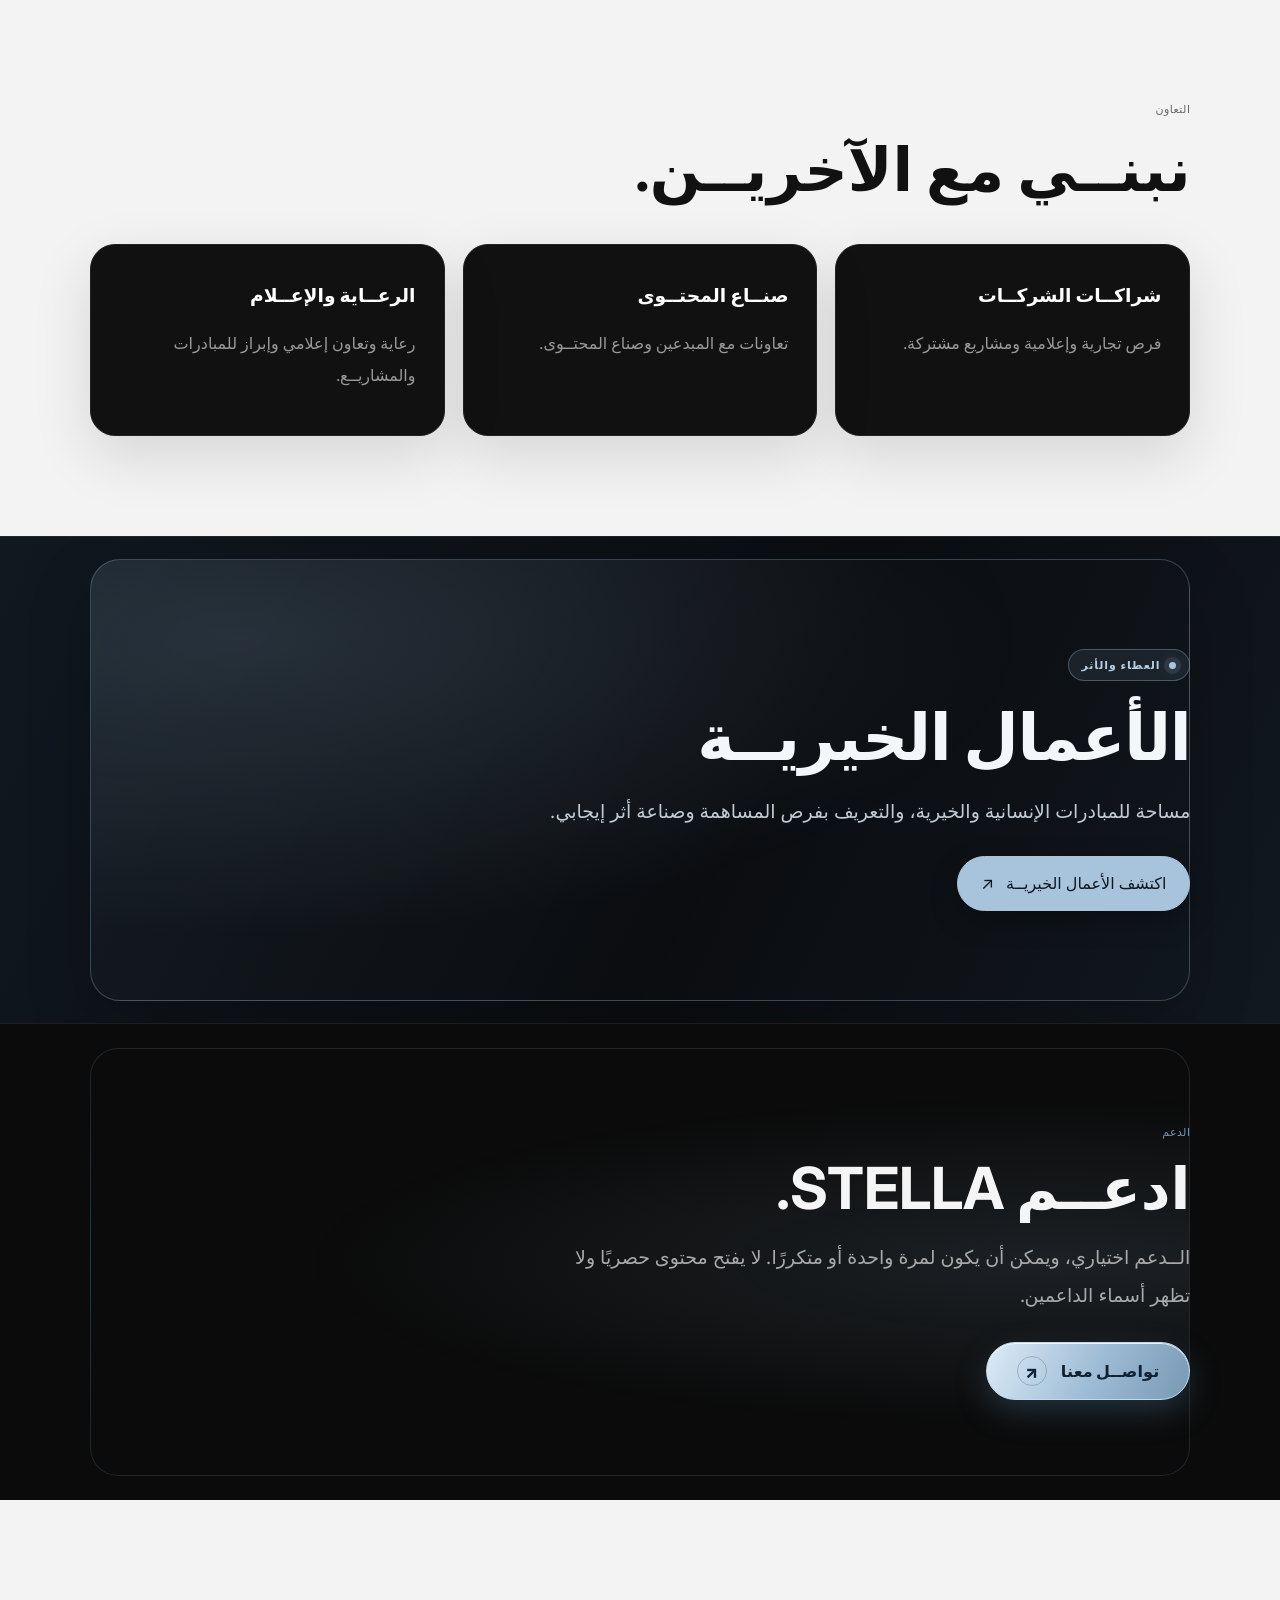
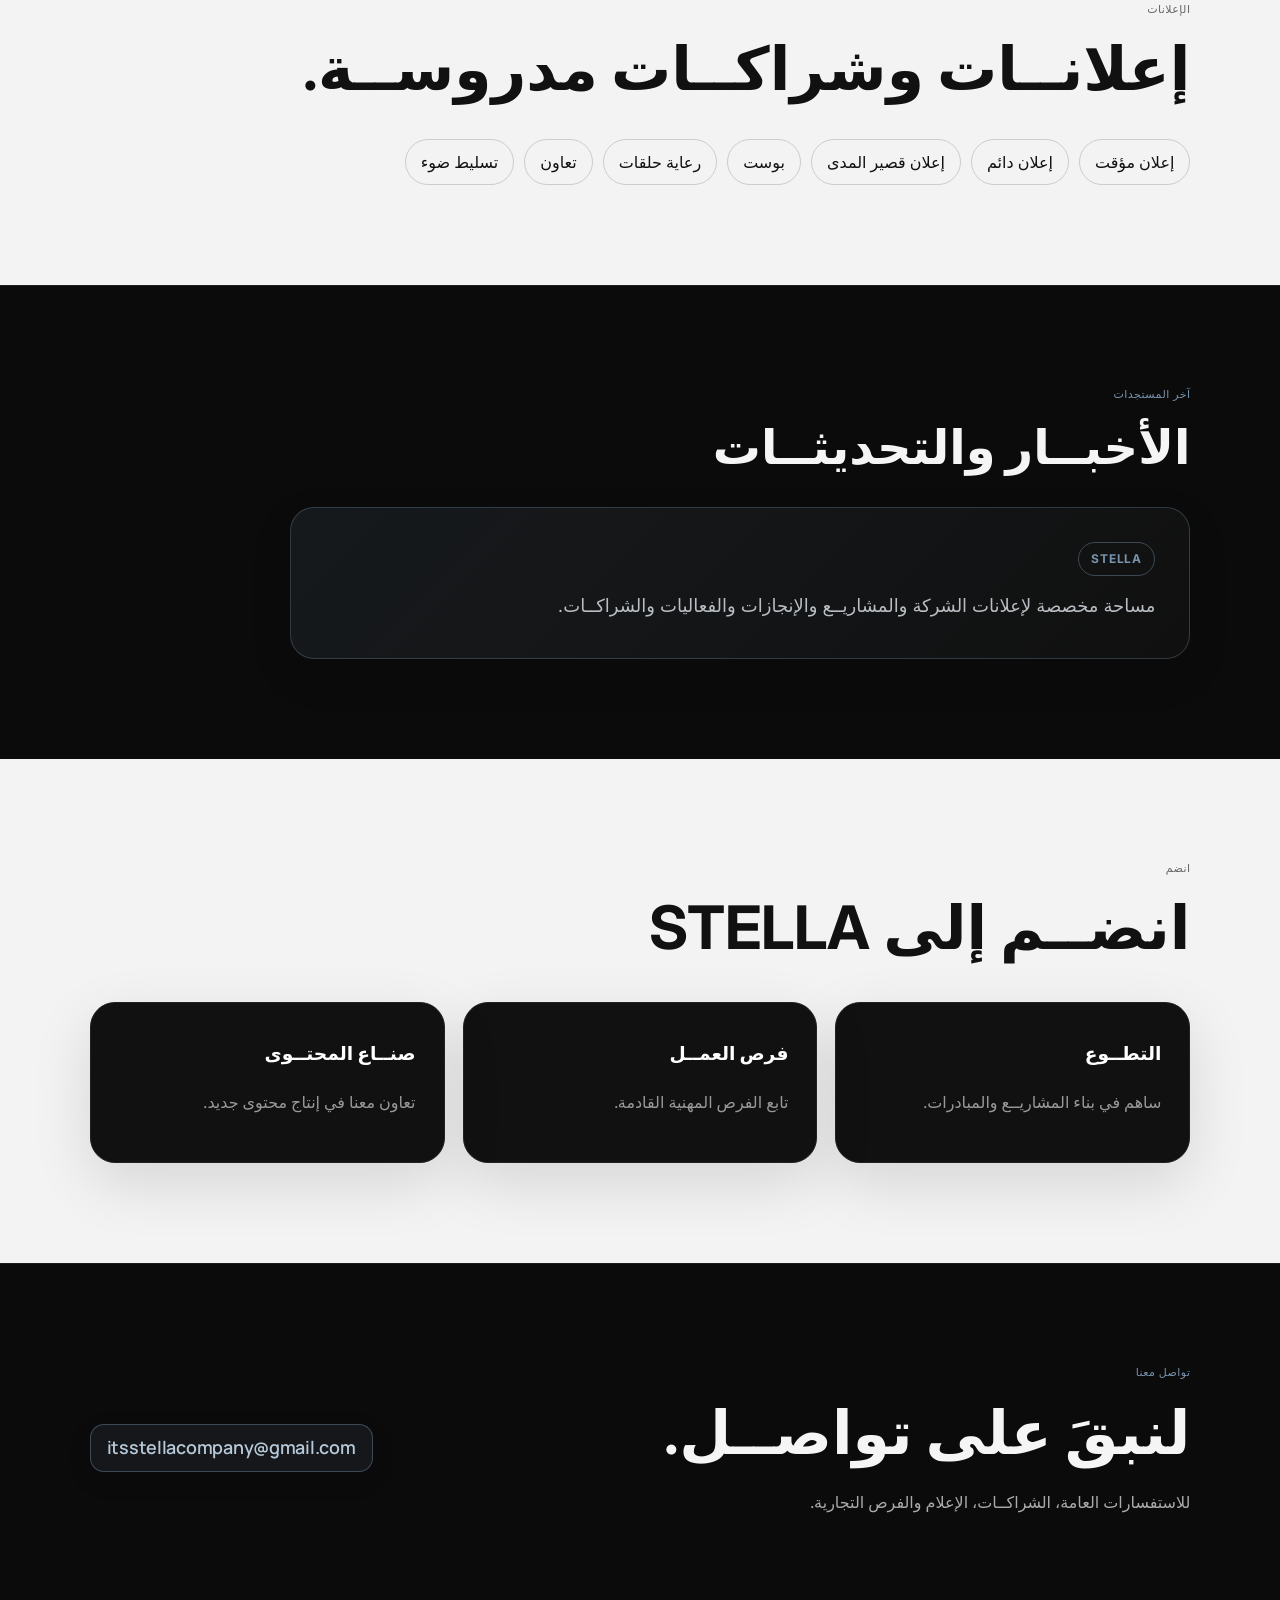
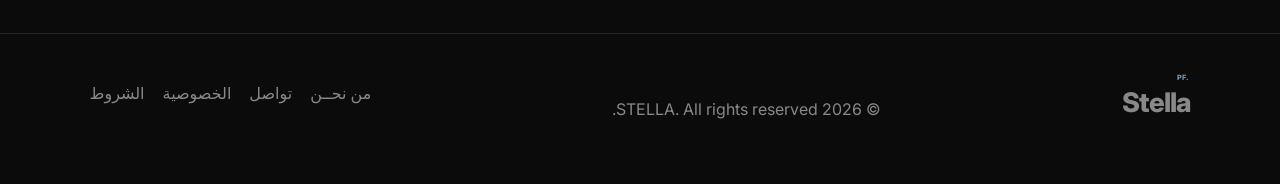
==== commit ac8786a0: "Polish homepage Arabic editorial copy" ====
--- a/index.html
+++ b/index.html
@@ -85,13 +85,13 @@
 <section class="vip-section section" aria-labelledby="vip-title">
   <a class="vip-card" href="vip.html" aria-label="VIP Soon">
     <p class="eyebrow">VIP</p>
-    <h2 id="vip-title">خاصــة بالمدراء والأغنياء ورجال الأعمال</h2>
+    <h2 id="vip-title">مساحة حصريــة للمديرين وروّاد الأعمال</h2>
   </a>
 </section>
 
 <section id="about-activities" class="section about-section">
   <div class="section-head about-head">
-    <div><p class="eyebrow">ترند</p><h2>أبرَز نشاطــات STELLA</h2></div>
+    <div><p class="eyebrow">ترند</p><h2>أبــرز نشاطــات STELLA</h2></div>
     <div class="about-carousel-controls" aria-label="التنقل بين نشاطات STELLA">
       <button class="about-arrow" type="button" data-about-prev aria-label="السابق"><svg viewBox="0 0 24 24" aria-hidden="true"><path d="M5 12h14M13 5l7 7-7 7"/></svg></button>
       <button class="about-arrow" type="button" data-about-next aria-label="التالي"><svg viewBox="0 0 24 24" aria-hidden="true"><path d="M5 12h14M13 5l7 7-7 7"/></svg></button>
@@ -117,7 +117,7 @@
   </div>
 </section>
 <section id="about" class="section intro">
-  <div><p class="eyebrow">من نحن</p><h2>من غــزة، حيث تبدأ الحكــاية، إلى العــالم، حيث نطمح أن يمتد أثرنــا.</h2></div>
+  <div><p class="eyebrow">من نحن</p><h2>من غــزة، حيث تبدأ الحكــاية، إلى العــالم، حيث نطمح أن يصل أثرنــا.</h2></div>
   <p>لم تنشأ STELLA في ظروف عادية؛ بل انطلقت من واقع مليء بالتحديات، ومن إيمان بأن الأفكار قادرة على تجاوز الحدود. بدأنا من غزة، وتتجه رؤيتنا إلى العالم لبناء شركة تجمع المحتــوى والتعليم والمشاريــع الرقمية والشراكــات ضمن تجربة واحدة.</p>
 </section>
 <section id="founder" class="section founder">
@@ -158,7 +158,7 @@
 <section id="ads" class="section light-section"><p class="eyebrow">الإعلانات</p><h2>إعلانــات وشراكــات مدروســة.</h2><div class="chips"><span>إعلان مؤقت</span><span>إعلان دائم</span><span>إعلان قصير المدى</span><span>بوست</span><span>رعاية حلقات</span><span>تعاون</span><span>تسليط ضوء</span></div></section>
 <section id="news" class="section"><p class="eyebrow">آخر المستجدات</p><h2>الأخبــار والتحديثــات</h2><div class="news-card card"><strong>STELLA</strong><p>مساحة مخصصة لإعلانات الشركة والمشاريــع والإنجازات والفعاليات والشراكــات.</p></div></section>
 <section id="join" class="section light-section"><p class="eyebrow">انضم</p><h2>انضــم إلى STELLA</h2><div class="cards three"><article class="card dark"><h3>التطــوع</h3><p>ساهم في بناء المشاريــع والمبادرات.</p></article><article class="card dark"><h3>فرص العمــل</h3><p>تابع الفرص المهنية القادمة.</p></article><article class="card dark"><h3>صنــاع المحتــوى</h3><p>تعاون معنا في إنتاج محتوى جديد.</p></article></div></section>
-<section id="contact" class="section contact"><div><p class="eyebrow">تواصل معنا</p><h2>لنبقَ على تواصل.</h2><p class="muted">للاستفسارات العامة، الشراكــات، الإعلام والفرص التجارية.</p></div><a class="email" href="mailto:itsstellacompany@gmail.com">itsstellacompany@gmail.com</a></section>
+<section id="contact" class="section contact"><div><p class="eyebrow">تواصل معنا</p><h2>لنبقَ على تواصــل.</h2><p class="muted">للاستفسارات العامة، الشراكــات، الإعلام والفرص التجارية.</p></div><a class="email" href="mailto:itsstellacompany@gmail.com">itsstellacompany@gmail.com</a></section>
 </main>
 <footer><div class="footer-brand">Stell<span class="logo-a">a<sup>PF.</sup></span></div><p>© 2026 STELLA. All rights reserved.</p><div><a href="#about">من نحــن</a><a href="#contact">تواصل</a><a href="#">Privacy</a><a href="#">Terms</a></div></footer>
 <script src="app.js?v=20261111-2"></script>
--- a/styles.css
+++ b/styles.css
@@ -680,3 +680,302 @@
  .side-divider{margin:8px 2px}
 }
 @media(prefers-reduced-motion:reduce){.side-menu{transition:none}.side-group a,.side-group summary{transition:none}}
+
+
+/* Improve sidebar text size and readability */
+.side-group-title{font-size:12px;letter-spacing:.8px}
+.side-group a,.side-group summary{font-size:15px;line-height:1.55;min-height:41px}
+.side-group details a{font-size:14px;line-height:1.5;min-height:36px}
+.side-settings-group a{font-size:14px}
+.side-brand small{font-size:11px}
+@media(max-width:600px){
+ .side-group-title{font-size:12px}
+ .side-group a,.side-group summary{font-size:14px;min-height:39px}
+ .side-group details a{font-size:13px;min-height:34px}
+ .side-settings-group a{font-size:13px}
+}
+
+
+/* Tactile press feedback for sidebar navigation */
+.side-group a:active,.side-group summary:active{
+  transform:scale(.975);
+  background:rgba(120,148,173,.24);
+  border-color:rgba(120,148,173,.62);
+  color:#fff;
+  box-shadow:inset 0 2px 7px rgba(0,0,0,.18),0 0 0 2px rgba(120,148,173,.09);
+}
+.side-group a:focus-visible,.side-group summary:focus-visible{
+  outline:2px solid var(--stella-blue);
+  outline-offset:2px;
+  background:rgba(120,148,173,.16);
+}
+.side-group details[open]>summary{
+  background:rgba(120,148,173,.13);
+  border-color:rgba(120,148,173,.28);
+  color:#f4f7f9;
+}
+body.light .side-group a:active,body.light .side-group summary:active{
+  background:#dce7ee;
+  border-color:#7894ad;
+  color:#172d3d;
+  box-shadow:inset 0 2px 6px rgba(35,55,72,.12),0 0 0 2px rgba(88,117,142,.08);
+}
+body.light .side-group details[open]>summary{
+  background:#e8eff4;
+  border-color:#c5d4df;
+  color:#172d3d;
+}
+
+
+/* Replace sidebar bullets with clear navigation icons */
+.side-group a::before{content:"";width:18px;height:18px;flex:0 0 18px;margin-left:10px;background:currentColor;opacity:.82;mask-size:contain;mask-position:center;mask-repeat:no-repeat;-webkit-mask-size:contain;-webkit-mask-position:center;-webkit-mask-repeat:no-repeat}
+.side-group a[href="#home"]::before{mask-image:var(--i-home);-webkit-mask-image:var(--i-home)}
+.side-group a[href="#about"]::before{mask-image:var(--i-info);-webkit-mask-image:var(--i-info)}
+.side-group a[href="#founder"]::before{mask-image:var(--i-user);-webkit-mask-image:var(--i-user)}
+.side-group a[href="#content"]::before,.side-group a[href="#self"]::before,.side-group a[href="#podcast"]::before,.side-group a[href="#history"]::before{mask-image:var(--i-book);-webkit-mask-image:var(--i-book)}
+.side-group a[href="#courses"]::before{mask-image:var(--i-cap);-webkit-mask-image:var(--i-cap)}
+.side-group a[href="#news"]::before{mask-image:var(--i-news);-webkit-mask-image:var(--i-news)}
+.side-group a[href="#projects"]::before,.side-group a[href="shop.html"]::before{mask-image:var(--i-grid);-webkit-mask-image:var(--i-grid)}
+.side-group a[href="#collab"]::before{mask-image:var(--i-handshake);-webkit-mask-image:var(--i-handshake)}
+.side-group a[href="charity.html"]::before{mask-image:var(--i-heart);-webkit-mask-image:var(--i-heart)}
+.side-group a[href="#join"]::before{mask-image:var(--i-users);-webkit-mask-image:var(--i-users)}
+.side-group a[href="#support"]::before{mask-image:var(--i-heart-hand);-webkit-mask-image:var(--i-heart-hand)}
+.side-group a[href="#ads"]::before{mask-image:var(--i-megaphone);-webkit-mask-image:var(--i-megaphone)}
+.side-group a[href="#contact"]::before{mask-image:var(--i-mail);-webkit-mask-image:var(--i-mail)}
+.side-group a[href="#lang"]::before{mask-image:var(--i-globe);-webkit-mask-image:var(--i-globe)}
+.side-group a[href="#"]::before{mask-image:var(--i-moon);-webkit-mask-image:var(--i-moon)}
+.side-group details>summary::before{content:"";width:18px;height:18px;flex:0 0 18px;margin-left:10px;background:currentColor;opacity:.82;mask:var(--i-compass) center/contain no-repeat;-webkit-mask:var(--i-compass) center/contain no-repeat}
+.side-group details a::before{width:7px;height:7px;flex-basis:7px;margin-left:10px;mask:none;-webkit-mask:none;border:1px solid currentColor;border-radius:2px;background:transparent;opacity:.7}
+.side-group a:hover::before,.side-group summary:hover::before{opacity:1}
+@media(max-width:600px){.side-group a::before,.side-group details>summary::before{width:17px;height:17px;flex-basis:17px}}
+
+
+/* Define the matching pictograms used by sidebar navigation */
+:root{--i-home:url("data:image/svg+xml,%3Csvg%20xmlns%3D%22http%3A%2F%2Fwww.w3.org%2F2000%2Fsvg%22%20viewBox%3D%220%200%2024%2024%22%20fill%3D%22none%22%20stroke%3D%22white%22%20stroke-width%3D%221.8%22%20stroke-linecap%3D%22round%22%20stroke-linejoin%3D%22round%22%3E%3Cpath%20d%3D%22m3%2010%209-7%209%207v10a1%201%200%200%201-1%201h-5v-7H9v7H4a1%201%200%200%201-1-1z%22%2F%3E%3C%2Fsvg%3E");
+--i-info:url("data:image/svg+xml,%3Csvg%20xmlns%3D%22http%3A%2F%2Fwww.w3.org%2F2000%2Fsvg%22%20viewBox%3D%220%200%2024%2024%22%20fill%3D%22none%22%20stroke%3D%22white%22%20stroke-width%3D%221.8%22%20stroke-linecap%3D%22round%22%20stroke-linejoin%3D%22round%22%3E%3Ccircle%20cx%3D%2212%22%20cy%3D%2212%22%20r%3D%229%22%2F%3E%3Cpath%20d%3D%22M12%2011v5m0-8h.01%22%2F%3E%3C%2Fsvg%3E");
+--i-user:url("data:image/svg+xml,%3Csvg%20xmlns%3D%22http%3A%2F%2Fwww.w3.org%2F2000%2Fsvg%22%20viewBox%3D%220%200%2024%2024%22%20fill%3D%22none%22%20stroke%3D%22white%22%20stroke-width%3D%221.8%22%20stroke-linecap%3D%22round%22%20stroke-linejoin%3D%22round%22%3E%3Ccircle%20cx%3D%2212%22%20cy%3D%228%22%20r%3D%224%22%2F%3E%3Cpath%20d%3D%22M4%2021a8%208%200%200%201%2016%200%22%2F%3E%3C%2Fsvg%3E");
+--i-book:url("data:image/svg+xml,%3Csvg%20xmlns%3D%22http%3A%2F%2Fwww.w3.org%2F2000%2Fsvg%22%20viewBox%3D%220%200%2024%2024%22%20fill%3D%22none%22%20stroke%3D%22white%22%20stroke-width%3D%221.8%22%20stroke-linecap%3D%22round%22%20stroke-linejoin%3D%22round%22%3E%3Cpath%20d%3D%22M4%205.5A2.5%202.5%200%200%201%206.5%203H20v17H6.5A2.5%202.5%200%200%201%204%2017.5z%22%2F%3E%3Cpath%20d%3D%22M4%2017.5A2.5%202.5%200%200%201%206.5%2015H20%22%2F%3E%3C%2Fsvg%3E");
+--i-cap:url("data:image/svg+xml,%3Csvg%20xmlns%3D%22http%3A%2F%2Fwww.w3.org%2F2000%2Fsvg%22%20viewBox%3D%220%200%2024%2024%22%20fill%3D%22none%22%20stroke%3D%22white%22%20stroke-width%3D%221.8%22%20stroke-linecap%3D%22round%22%20stroke-linejoin%3D%22round%22%3E%3Cpath%20d%3D%22m2%209%2010-5%2010%205-10%205z%22%2F%3E%3Cpath%20d%3D%22M6%2011v5c3%203%209%203%2012%200v-5m4-2v7%22%2F%3E%3C%2Fsvg%3E");
+--i-news:url("data:image/svg+xml,%3Csvg%20xmlns%3D%22http%3A%2F%2Fwww.w3.org%2F2000%2Fsvg%22%20viewBox%3D%220%200%2024%2024%22%20fill%3D%22none%22%20stroke%3D%22white%22%20stroke-width%3D%221.8%22%20stroke-linecap%3D%22round%22%20stroke-linejoin%3D%22round%22%3E%3Cpath%20d%3D%22M4%204h16v16H4z%22%2F%3E%3Cpath%20d%3D%22M8%208h8M8%2012h8M8%2016h5%22%2F%3E%3C%2Fsvg%3E");
+--i-grid:url("data:image/svg+xml,%3Csvg%20xmlns%3D%22http%3A%2F%2Fwww.w3.org%2F2000%2Fsvg%22%20viewBox%3D%220%200%2024%2024%22%20fill%3D%22none%22%20stroke%3D%22white%22%20stroke-width%3D%221.8%22%20stroke-linecap%3D%22round%22%20stroke-linejoin%3D%22round%22%3E%3Crect%20x%3D%223%22%20y%3D%223%22%20width%3D%228%22%20height%3D%228%22%20rx%3D%221%22%2F%3E%3Crect%20x%3D%2213%22%20y%3D%223%22%20width%3D%228%22%20height%3D%228%22%20rx%3D%221%22%2F%3E%3Crect%20x%3D%223%22%20y%3D%2213%22%20width%3D%228%22%20height%3D%228%22%20rx%3D%221%22%2F%3E%3Crect%20x%3D%2213%22%20y%3D%2213%22%20width%3D%228%22%20height%3D%228%22%20rx%3D%221%22%2F%3E%3C%2Fsvg%3E");
+--i-handshake:url("data:image/svg+xml,%3Csvg%20xmlns%3D%22http%3A%2F%2Fwww.w3.org%2F2000%2Fsvg%22%20viewBox%3D%220%200%2024%2024%22%20fill%3D%22none%22%20stroke%3D%22white%22%20stroke-width%3D%221.8%22%20stroke-linecap%3D%22round%22%20stroke-linejoin%3D%22round%22%3E%3Cpath%20d%3D%22m3%2012%204-4%204%202%203-2%207%204-4%206-5-2-3%202z%22%2F%3E%3Cpath%20d%3D%22m7%208%203-3%204%202%203-1%204%204M9%2014l4%203m-2-5%205%204%22%2F%3E%3C%2Fsvg%3E");
+--i-heart:url("data:image/svg+xml,%3Csvg%20xmlns%3D%22http%3A%2F%2Fwww.w3.org%2F2000%2Fsvg%22%20viewBox%3D%220%200%2024%2024%22%20fill%3D%22none%22%20stroke%3D%22white%22%20stroke-width%3D%221.8%22%20stroke-linecap%3D%22round%22%20stroke-linejoin%3D%22round%22%3E%3Cpath%20d%3D%22M20.8%208.8c0%205-8.8%2011-8.8%2011s-8.8-6-8.8-11A4.8%204.8%200%200%201%2012%206a4.8%204.8%200%200%201%208.8%202.8Z%22%2F%3E%3C%2Fsvg%3E");
+--i-users:url("data:image/svg+xml,%3Csvg%20xmlns%3D%22http%3A%2F%2Fwww.w3.org%2F2000%2Fsvg%22%20viewBox%3D%220%200%2024%2024%22%20fill%3D%22none%22%20stroke%3D%22white%22%20stroke-width%3D%221.8%22%20stroke-linecap%3D%22round%22%20stroke-linejoin%3D%22round%22%3E%3Ccircle%20cx%3D%229%22%20cy%3D%228%22%20r%3D%223%22%2F%3E%3Cpath%20d%3D%22M3%2020a6%206%200%200%201%2012%200m1-15a3%203%200%200%201%200%206m2%203a5%205%200%200%201%203%205%22%2F%3E%3C%2Fsvg%3E");
+--i-heart-hand:url("data:image/svg+xml,%3Csvg%20xmlns%3D%22http%3A%2F%2Fwww.w3.org%2F2000%2Fsvg%22%20viewBox%3D%220%200%2024%2024%22%20fill%3D%22none%22%20stroke%3D%22white%22%20stroke-width%3D%221.8%22%20stroke-linecap%3D%22round%22%20stroke-linejoin%3D%22round%22%3E%3Cpath%20d%3D%22M12%2021s-8-4.5-8-11a4.5%204.5%200%200%201%208-2%204.5%204.5%200%200%201%208%202c0%206.5-8%2011-8%2011Z%22%2F%3E%3Cpath%20d%3D%22M8%2013h8m-4-4v8%22%2F%3E%3C%2Fsvg%3E");
+--i-megaphone:url("data:image/svg+xml,%3Csvg%20xmlns%3D%22http%3A%2F%2Fwww.w3.org%2F2000%2Fsvg%22%20viewBox%3D%220%200%2024%2024%22%20fill%3D%22none%22%20stroke%3D%22white%22%20stroke-width%3D%221.8%22%20stroke-linecap%3D%22round%22%20stroke-linejoin%3D%22round%22%3E%3Cpath%20d%3D%22m3%2011%2017-6v14L3%2013z%22%2F%3E%3Cpath%20d%3D%22m7%2014%202%206h4l-2-5m9-8%202-2%22%2F%3E%3C%2Fsvg%3E");
+--i-mail:url("data:image/svg+xml,%3Csvg%20xmlns%3D%22http%3A%2F%2Fwww.w3.org%2F2000%2Fsvg%22%20viewBox%3D%220%200%2024%2024%22%20fill%3D%22none%22%20stroke%3D%22white%22%20stroke-width%3D%221.8%22%20stroke-linecap%3D%22round%22%20stroke-linejoin%3D%22round%22%3E%3Crect%20x%3D%223%22%20y%3D%225%22%20width%3D%2218%22%20height%3D%2214%22%20rx%3D%222%22%2F%3E%3Cpath%20d%3D%22m4%207%208%206%208-6%22%2F%3E%3C%2Fsvg%3E");
+--i-globe:url("data:image/svg+xml,%3Csvg%20xmlns%3D%22http%3A%2F%2Fwww.w3.org%2F2000%2Fsvg%22%20viewBox%3D%220%200%2024%2024%22%20fill%3D%22none%22%20stroke%3D%22white%22%20stroke-width%3D%221.8%22%20stroke-linecap%3D%22round%22%20stroke-linejoin%3D%22round%22%3E%3Ccircle%20cx%3D%2212%22%20cy%3D%2212%22%20r%3D%229%22%2F%3E%3Cpath%20d%3D%22M3%2012h18M12%203a15%2015%200%200%201%200%2018M12%203a15%2015%200%200%200%200%2018%22%2F%3E%3C%2Fsvg%3E");
+--i-moon:url("data:image/svg+xml,%3Csvg%20xmlns%3D%22http%3A%2F%2Fwww.w3.org%2F2000%2Fsvg%22%20viewBox%3D%220%200%2024%2024%22%20fill%3D%22none%22%20stroke%3D%22white%22%20stroke-width%3D%221.8%22%20stroke-linecap%3D%22round%22%20stroke-linejoin%3D%22round%22%3E%3Cpath%20d%3D%22M20%2015A8%208%200%200%201%209%204a8%208%200%201%200%2011%2011Z%22%2F%3E%3C%2Fsvg%3E");
+--i-compass:url("data:image/svg+xml,%3Csvg%20xmlns%3D%22http%3A%2F%2Fwww.w3.org%2F2000%2Fsvg%22%20viewBox%3D%220%200%2024%2024%22%20fill%3D%22none%22%20stroke%3D%22white%22%20stroke-width%3D%221.8%22%20stroke-linecap%3D%22round%22%20stroke-linejoin%3D%22round%22%3E%3Ccircle%20cx%3D%2212%22%20cy%3D%2212%22%20r%3D%229%22%2F%3E%3Cpath%20d%3D%22m15.5%208.5-2%205-5%202%202-5z%22%2F%3E%3C%2Fsvg%3E");}
+
+
+/* Richer interaction for cards and clickable tiles */
+:root{--tile-glow:rgba(120,148,173,.18)}
+.card,.carousel-card,.about-activity-card,.content-link-card,.vip-card,.founder-social-btn,.founder-youtube-btn{
+  position:relative;
+  transform:translateZ(0);
+  transition:transform .28s cubic-bezier(.2,.75,.25,1),border-color .25s ease,background-color .25s ease,box-shadow .28s ease,filter .25s ease;
+}
+.card:has(a),.card a,.content-link-card,.vip-card,.founder-social-btn,.founder-youtube-btn{cursor:pointer}
+.card:hover,.carousel-card:hover,.about-activity-card:hover,.content-link-card:hover,.vip-card:hover{
+  transform:translateY(-7px);
+  border-color:rgba(120,148,173,.78);
+  box-shadow:0 20px 48px rgba(0,0,0,.24),0 0 0 1px rgba(120,148,173,.12),0 0 28px var(--tile-glow);
+}
+.card:hover .num,.carousel-card:hover .num,.about-activity-card:hover .num,.content-link-card:hover .num{
+  color:#b9d0e2;text-shadow:0 0 16px rgba(120,148,173,.45)
+}
+.card:active,.carousel-card:active,.about-activity-card:active,.content-link-card:active,.vip-card:active,.founder-social-btn:active,.founder-youtube-btn:active{
+  transform:translateY(-1px) scale(.985);
+  box-shadow:0 7px 18px rgba(0,0,0,.2),inset 0 2px 8px rgba(0,0,0,.12);
+}
+.card:focus-within,.carousel-card:focus-within,.about-activity-card:focus-within,.content-link-card:focus-visible,.vip-card:focus-visible{
+  outline:2px solid var(--stella-blue);outline-offset:4px;
+  box-shadow:0 0 0 5px rgba(120,148,173,.12),0 16px 38px rgba(0,0,0,.18)
+}
+body.light .card:hover,body.light .carousel-card:hover,body.light .about-activity-card:hover,body.light .content-link-card:hover,body.light .vip-card:hover{
+  border-color:#7894ad;
+  box-shadow:0 18px 42px rgba(35,55,72,.14),0 0 0 1px rgba(88,117,142,.1),0 0 24px rgba(120,148,173,.12)
+}
+body.light .card:active,body.light .carousel-card:active,body.light .about-activity-card:active,body.light .content-link-card:active,body.light .vip-card:active{
+  box-shadow:0 6px 16px rgba(35,55,72,.12),inset 0 2px 7px rgba(35,55,72,.08)
+}
+@media(hover:none){
+ .card:active,.carousel-card:active,.about-activity-card:active,.content-link-card:active,.vip-card:active{transform:scale(.975);border-color:var(--stella-blue);background-color:rgba(120,148,173,.12)}
+}
+@media(prefers-reduced-motion:reduce){
+ .card,.carousel-card,.about-activity-card,.content-link-card,.vip-card,.founder-social-btn,.founder-youtube-btn{transition:none}
+ .card:hover,.carousel-card:hover,.about-activity-card:hover,.content-link-card:hover,.vip-card:hover{transform:none}
+}
+
+
+/* News & updates: clearer hierarchy and balanced spacing */
+#news{--news-space:clamp(18px,2.8vw,30px)}
+#news>.eyebrow{margin-bottom:14px}
+#news>h2{margin:0;line-height:1.25;transform:none;max-width:820px}
+#news .news-card{display:flex;flex-direction:column;align-items:flex-start;gap:12px;max-width:900px;margin:var(--news-space) 0 0;padding:clamp(22px,3.2vw,34px);border-radius:24px;border-color:rgba(120,148,173,.3);background:linear-gradient(135deg,rgba(120,148,173,.11),rgba(255,255,255,.025));box-shadow:0 16px 42px rgba(0,0,0,.12)}
+#news .news-card strong{display:inline-flex;align-items:center;gap:8px;margin:0;padding:5px 12px;border:1px solid var(--stella-blue-line);border-radius:999px;color:var(--stella-blue);font-size:12px;letter-spacing:.08em}
+#news .news-card p{max-width:68ch;margin:0;color:#b9bec3;font-size:clamp(15px,1.5vw,18px);line-height:2}
+#news .news-card:hover{border-color:rgba(120,148,173,.55);background:linear-gradient(135deg,rgba(120,148,173,.15),rgba(255,255,255,.04))}
+body.light #news .news-card{background:linear-gradient(135deg,rgba(120,148,173,.12),rgba(255,255,255,.9));border-color:rgba(88,117,142,.3);box-shadow:0 14px 34px rgba(0,0,0,.07)}
+body.light #news .news-card strong{color:#58758e;border-color:rgba(88,117,142,.35)}
+body.light #news .news-card p{color:#555}
+@media(max-width:600px){#news .news-card{margin-top:20px;padding:21px;border-radius:19px;gap:10px}#news .news-card p{line-height:1.9}}
+
+
+/* Charity section: make the invitation clear with restrained visual emphasis */
+#charity{position:relative;isolation:isolate;overflow:hidden}
+#charity::before{content:"";position:absolute;z-index:-1;inset:18px 7%;border:1px solid rgba(120,148,173,.22);border-radius:28px;background:radial-gradient(ellipse at 12% 20%,rgba(120,148,173,.13),transparent 55%);pointer-events:none}
+#charity>.eyebrow{display:flex;align-items:center;gap:9px;margin-bottom:16px;font-weight:700;letter-spacing:.08em}
+#charity>.eyebrow::before{content:"";width:7px;height:7px;border-radius:50%;background:var(--stella-blue);box-shadow:0 0 0 5px rgba(120,148,173,.12)}
+#charity>h2{max-width:760px;margin:0 0 16px;line-height:1.25}
+#charity>.muted{max-width:650px;margin:0 0 25px;font-size:clamp(15px,1.5vw,18px);line-height:2;color:#555}
+#charity>.btn{display:inline-flex;align-items:center;gap:12px;min-height:48px;padding-inline:23px;box-shadow:0 8px 22px rgba(88,117,142,.16);transition:transform .22s ease,box-shadow .22s ease,background .22s ease}
+#charity>.btn::after{content:"↗";font-size:17px;transition:transform .22s ease}
+#charity>.btn:hover{transform:translateY(-3px);box-shadow:0 12px 28px rgba(88,117,142,.22);background:#91a9bd}
+#charity>.btn:hover::after{transform:translate(2px,-2px)}
+#charity>.btn:active{transform:scale(.98)}
+@media(max-width:600px){#charity::before{inset:14px 10px;border-radius:21px}#charity>.muted{margin-bottom:21px}}
+@media(prefers-reduced-motion:reduce){#charity>.btn,#charity>.btn::after{transition:none}}
+
+
+/* Charity section: distinct, theme-aware identity */
+#charity{padding-top:clamp(78px,9vw,112px);padding-bottom:clamp(78px,9vw,112px)}
+#charity::before{inset:22px 7%;border-radius:30px;transition:border-color .25s ease,background .25s ease,box-shadow .25s ease}
+#charity>.eyebrow{position:relative;width:max-content;padding:7px 13px;border:1px solid rgba(120,148,173,.34);border-radius:999px;background:rgba(120,148,173,.09)}
+#charity>h2{font-size:clamp(36px,5.2vw,64px);letter-spacing:-.02em}
+#charity>.muted{font-size:clamp(16px,1.6vw,19px)}
+/* Dark mode */
+body:not(.light) #charity{background:linear-gradient(115deg,#101820 0%,#0b0d10 58%,#111820 100%);color:#f4f7fa}
+body:not(.light) #charity::before{border-color:rgba(145,177,204,.32);background:radial-gradient(ellipse at 14% 18%,rgba(120,148,173,.2),transparent 58%),linear-gradient(120deg,rgba(255,255,255,.025),transparent 65%);box-shadow:0 24px 65px rgba(0,0,0,.2)}
+body:not(.light) #charity>.eyebrow{color:#b7cde0;background:rgba(120,148,173,.13);border-color:rgba(145,177,204,.38)}
+body:not(.light) #charity>.eyebrow::before{background:#a8c4dc;box-shadow:0 0 0 5px rgba(145,177,204,.13),0 0 15px rgba(145,177,204,.4)}
+body:not(.light) #charity>.muted{color:#c0cbd5}
+body:not(.light) #charity>.btn{background:#a8c4dc;border-color:#a8c4dc;color:#101820;box-shadow:0 10px 28px rgba(0,0,0,.28)}
+body:not(.light) #charity>.btn:hover{background:#c1d5e6;border-color:#c1d5e6}
+/* Light mode */
+body.light #charity{background:linear-gradient(115deg,#edf3f7 0%,#f8fafb 58%,#eaf1f6 100%);color:#172532}
+body.light #charity::before{border-color:rgba(75,108,135,.3);background:radial-gradient(ellipse at 14% 18%,rgba(120,148,173,.2),transparent 58%),linear-gradient(120deg,rgba(255,255,255,.62),transparent 65%);box-shadow:0 22px 55px rgba(44,69,88,.08)}
+body.light #charity>.eyebrow{color:#42617a;background:rgba(120,148,173,.13);border-color:rgba(75,108,135,.32)}
+body.light #charity>.eyebrow::before{background:#58758e;box-shadow:0 0 0 5px rgba(88,117,142,.12)}
+body.light #charity>.muted{color:#4b5c69}
+body.light #charity>.btn{background:#42617a;border-color:#42617a;color:#fff;box-shadow:0 10px 25px rgba(44,69,88,.16)}
+body.light #charity>.btn:hover{background:#304d65;border-color:#304d65}
+@media(hover:hover){#charity:hover::before{border-color:rgba(145,177,204,.52)}}
+@media(max-width:600px){#charity::before{inset:14px 10px;border-radius:23px}#charity>h2{font-size:38px}}
+
+
+/* Distinctive Gaza-to-world hero signature */
+.hero-copy>.eyebrow{
+  display:inline-flex;align-items:center;gap:10px;width:max-content;max-width:100%;
+  padding:9px 16px;border:1px solid rgba(135,174,207,.42);border-radius:999px;
+  background:linear-gradient(110deg,rgba(120,148,173,.2),rgba(120,148,173,.06));
+  color:#d6e7f5;font-size:12px;font-weight:800;letter-spacing:.06em;
+  box-shadow:0 8px 28px rgba(67,115,154,.13),inset 0 1px rgba(255,255,255,.07);
+}
+.hero-copy>.eyebrow::before{
+  content:"";width:8px;height:8px;flex:0 0 8px;border-radius:50%;
+  background:#91b9d9;box-shadow:0 0 0 4px rgba(145,185,217,.13),0 0 14px rgba(145,185,217,.55);
+}
+body.light .hero-copy>.eyebrow{
+  color:#385a75;border-color:rgba(76,112,143,.3);
+  background:linear-gradient(110deg,rgba(120,148,173,.19),rgba(120,148,173,.07));
+  box-shadow:0 8px 24px rgba(54,89,119,.09),inset 0 1px rgba(255,255,255,.8);
+}
+body.light .hero-copy>.eyebrow::before{background:#587d9c;box-shadow:0 0 0 4px rgba(88,125,156,.13),0 0 12px rgba(88,125,156,.3)}
+@media(max-width:600px){.hero-copy>.eyebrow{font-size:11px;padding:8px 13px}}
+
+
+/* VIP: signature premium feature directly beneath the hero */
+.vip-section{position:relative;isolation:isolate;padding:34px 7% 42px}
+.vip-section::before{content:"";position:absolute;z-index:-1;left:12%;right:12%;top:12%;height:76%;background:radial-gradient(ellipse,rgba(104,151,190,.17),transparent 68%);filter:blur(18px);pointer-events:none}
+.vip-card{
+  position:relative;isolation:isolate;display:flex;flex-direction:column;align-items:flex-start;justify-content:center;
+  gap:13px;max-width:1120px;min-height:178px;margin:0 auto;padding:34px clamp(24px,5vw,58px);
+  overflow:hidden;border:1px solid rgba(157,195,225,.58);border-radius:26px;
+  background:radial-gradient(ellipse at 92% 5%,rgba(132,181,220,.25),transparent 38%),
+    linear-gradient(115deg,#182635 0%,#101820 48%,#1b2b39 100%);
+  box-shadow:0 24px 70px rgba(0,0,0,.3),inset 0 1px 0 rgba(255,255,255,.14);
+  transition:transform .3s ease,border-color .3s ease,box-shadow .3s ease;
+}
+.vip-card::before{content:"VIP";position:absolute;z-index:-1;right:4%;top:50%;transform:translateY(-50%);font-size:clamp(100px,17vw,190px);font-weight:900;letter-spacing:-.09em;line-height:1;color:rgba(190,218,240,.055);pointer-events:none}
+.vip-card::after{content:"";position:absolute;inset:12px;border:1px solid rgba(196,220,240,.12);border-radius:18px;pointer-events:none}
+.vip-card .eyebrow{display:inline-flex;align-items:center;justify-content:center;min-width:78px;height:34px;margin:0;padding:0 16px;border:1px solid rgba(190,218,240,.52);border-radius:999px;background:linear-gradient(120deg,rgba(174,207,234,.24),rgba(174,207,234,.08));color:#e1effa;font-size:12px;font-weight:900;letter-spacing:.22em;box-shadow:0 0 26px rgba(145,190,225,.17)}
+.vip-card h2{position:relative;max-width:760px;margin:0;color:#f2f7fb;font-size:clamp(22px,3.1vw,34px);font-weight:850;line-height:1.55;letter-spacing:.01em}
+.vip-card h2::after{content:"";display:block;width:84px;height:2px;margin-top:15px;border-radius:4px;background:linear-gradient(90deg,#b6d5ef,rgba(182,213,239,0));box-shadow:0 0 14px rgba(182,213,239,.35)}
+.vip-card:hover,.vip-card:focus-visible{transform:translateY(-5px);border-color:rgba(190,220,244,.9);box-shadow:0 30px 82px rgba(0,0,0,.38),0 0 34px rgba(115,164,205,.14),inset 0 1px 0 rgba(255,255,255,.18);outline:none}
+.vip-card:active{transform:translateY(-1px) scale(.995)}
+body.light .vip-section::before{background:radial-gradient(ellipse,rgba(94,137,174,.16),transparent 68%)}
+body.light .vip-card{border-color:rgba(83,119,150,.42);background:radial-gradient(ellipse at 92% 5%,rgba(115,158,193,.22),transparent 38%),linear-gradient(115deg,#e7eff5 0%,#f8fbfd 52%,#e4edf4 100%);box-shadow:0 22px 60px rgba(39,67,88,.14),inset 0 1px 0 #fff}
+body.light .vip-card::before{color:rgba(60,94,122,.065)}
+body.light .vip-card::after{border-color:rgba(75,108,135,.14)}
+body.light .vip-card .eyebrow{color:#385a75;border-color:rgba(76,112,143,.38);background:rgba(120,148,173,.15);box-shadow:0 0 22px rgba(88,125,156,.12)}
+body.light .vip-card h2{color:#1c3447}
+body.light .vip-card h2::after{background:linear-gradient(90deg,#587d9c,rgba(88,125,156,0));box-shadow:0 0 12px rgba(88,125,156,.2)}
+body.light .vip-card:hover,body.light .vip-card:focus-visible{border-color:rgba(64,104,139,.68);box-shadow:0 28px 68px rgba(39,67,88,.2),0 0 28px rgba(88,125,156,.12),inset 0 1px 0 #fff}
+@media(max-width:600px){.vip-section{padding:24px 22px 32px}.vip-card{min-height:160px;padding:28px 25px;border-radius:22px;gap:12px}.vip-card::after{inset:9px;border-radius:15px}.vip-card h2{font-size:21px;line-height:1.7}.vip-card::before{right:1%;font-size:112px}}
+@media(prefers-reduced-motion:reduce){.vip-card{transition:none}}
+
+
+/* Support section contact CTA: high-visibility invitation */
+#support{position:relative;isolation:isolate;overflow:hidden}
+#support::before{content:"";position:absolute;z-index:-1;inset:24px 7%;border:1px solid rgba(120,148,173,.2);border-radius:28px;background:radial-gradient(ellipse at 88% 50%,rgba(120,148,173,.16),transparent 55%);pointer-events:none}
+#support>h2{max-width:760px;margin:0 0 14px;font-size:clamp(36px,5vw,58px);line-height:1.25}
+#support>.muted{max-width:650px;margin:0 0 27px;font-size:clamp(16px,1.5vw,19px);line-height:2}
+#support>a.btn.primary{
+  position:relative;isolation:isolate;display:inline-flex;align-items:center;justify-content:center;gap:14px;
+  min-height:58px;padding:0 30px;border:1px solid #c4d9ea;border-radius:999px;
+  background:linear-gradient(115deg,#dcebf7 0%,#9fbdd6 52%,#7898b4 100%);
+  color:#102131;font-size:16px;font-weight:850;letter-spacing:.01em;
+  box-shadow:0 12px 32px rgba(91,137,174,.28),inset 0 1px rgba(255,255,255,.8);
+  transition:transform .24s ease,box-shadow .24s ease,filter .24s ease;
+}
+#support>a.btn.primary::after{content:"↗";display:grid;place-items:center;width:28px;height:28px;border:1px solid rgba(16,33,49,.22);border-radius:50%;font-size:17px;transition:transform .24s ease,background .24s ease}
+#support>a.btn.primary:hover{transform:translateY(-4px);filter:brightness(1.08);box-shadow:0 18px 42px rgba(91,137,174,.38),0 0 0 5px rgba(120,148,173,.1),inset 0 1px rgba(255,255,255,.9)}
+#support>a.btn.primary:hover::after{transform:translate(2px,-2px);background:rgba(255,255,255,.22)}
+#support>a.btn.primary:active{transform:translateY(-1px) scale(.98)}
+#support>a.btn.primary:focus-visible{outline:3px solid #91b9d9;outline-offset:5px}
+body.light #support::before{border-color:rgba(75,108,135,.25);background:radial-gradient(ellipse at 88% 50%,rgba(120,148,173,.15),transparent 55%)}
+body.light #support>a.btn.primary{border-color:#587d9c;background:linear-gradient(115deg,#476984,#6f91ad 55%,#91abc1);color:#fff;box-shadow:0 12px 30px rgba(44,82,111,.2),inset 0 1px rgba(255,255,255,.28)}
+body.light #support>a.btn.primary::after{border-color:rgba(255,255,255,.45)}
+body.light #support>a.btn.primary:hover{background:linear-gradient(115deg,#385a75,#587d9c 55%,#789bb8);box-shadow:0 18px 40px rgba(44,82,111,.27),0 0 0 5px rgba(88,125,156,.1)}
+@media(max-width:600px){#support::before{inset:14px 10px;border-radius:22px}#support>a.btn.primary{min-height:54px;padding:0 23px;font-size:15px}}
+@media(prefers-reduced-motion:reduce){#support>a.btn.primary,#support>a.btn.primary::after{transition:none}}
+
+
+/* Bilingual editorial system: consistent reading direction, rhythm and alignment */
+html[lang="ar"] body{direction:rtl;text-align:right}
+html[lang="en"] body{direction:ltr;text-align:left}
+html[lang="ar"] :is(h1,h2,h3,h4,p,li,.eyebrow,.muted,.lead){text-align:right}
+html[lang="en"] :is(h1,h2,h3,h4,p,li,.eyebrow,.muted,.lead){text-align:left}
+:is(.hero-copy,.intro,.founder,.section-head,.card,.news-card,.charity-intro,#support,#ads,#news,#join){text-align:start}
+:is(.hero-copy,.intro,.founder,.section-head,.card,.news-card,.charity-intro,#support,#ads,#news,#join) :is(h1,h2,h3,p){text-align:inherit}
+.hero-copy{max-width:820px}
+.hero-copy>.lead{max-width:38ch;line-height:1.75}
+.hero-copy>.muted{max-width:62ch;line-height:2.05}
+.intro{align-items:start}
+.intro>div,.intro>p{min-width:0}
+.intro>p{max-width:62ch;margin:0;font-size:clamp(16px,1.45vw,19px);line-height:2.1}
+.founder>div:last-child{min-width:0}
+.founder>div:last-child>p{max-width:66ch;line-height:2.05}
+.section-head{margin-bottom:26px}
+.section-head h2,.section h2{line-height:1.32;text-wrap:balance}
+.card h3{line-height:1.55;text-wrap:balance}
+.card p{line-height:1.95;max-width:62ch}
+.eyebrow{line-height:1.5}
+html[lang="ar"] .eyebrow{letter-spacing:.04em}
+html[lang="en"] .eyebrow{letter-spacing:.12em}
+html[lang="ar"] .email{direction:ltr;text-align:left;unicode-bidi:isolate}
+html[lang="en"] .email{direction:ltr;text-align:left;unicode-bidi:isolate}
+html[lang="ar"] .brand,html[lang="ar"] .footer-brand,html[lang="ar"] .logo-a{direction:ltr;unicode-bidi:isolate}
+html[lang="en"] .brand,html[lang="en"] .footer-brand,html[lang="en"] .logo-a{direction:ltr;unicode-bidi:isolate}
+@media(max-width:900px){
+ .intro{gap:28px}
+ .founder{gap:32px}
+}
+@media(max-width:600px){
+ .hero-copy>.lead{font-size:19px;line-height:1.8}
+ .hero-copy>.muted,.intro>p,.founder>div:last-child>p{font-size:15px;line-height:2}
+ .section-head{margin-bottom:20px}
+ .card p{font-size:14px;line-height:1.9}
+}
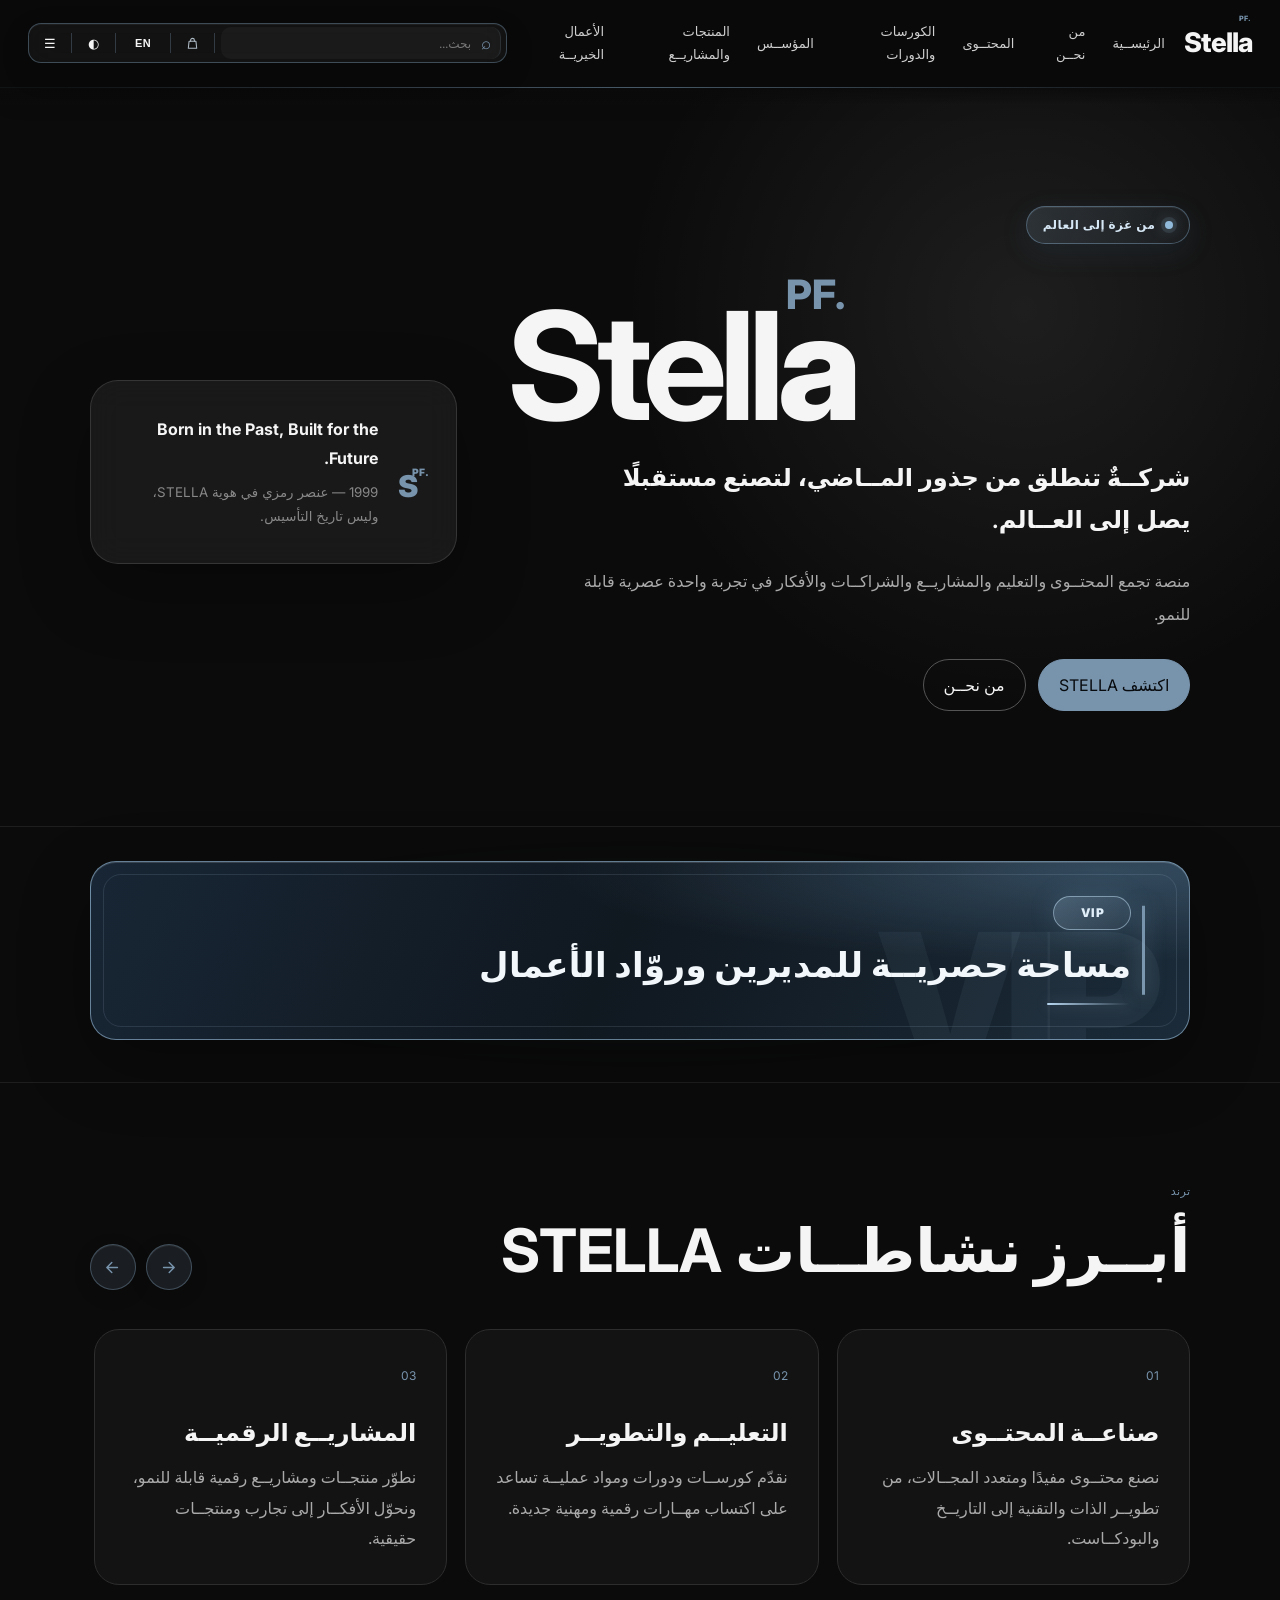
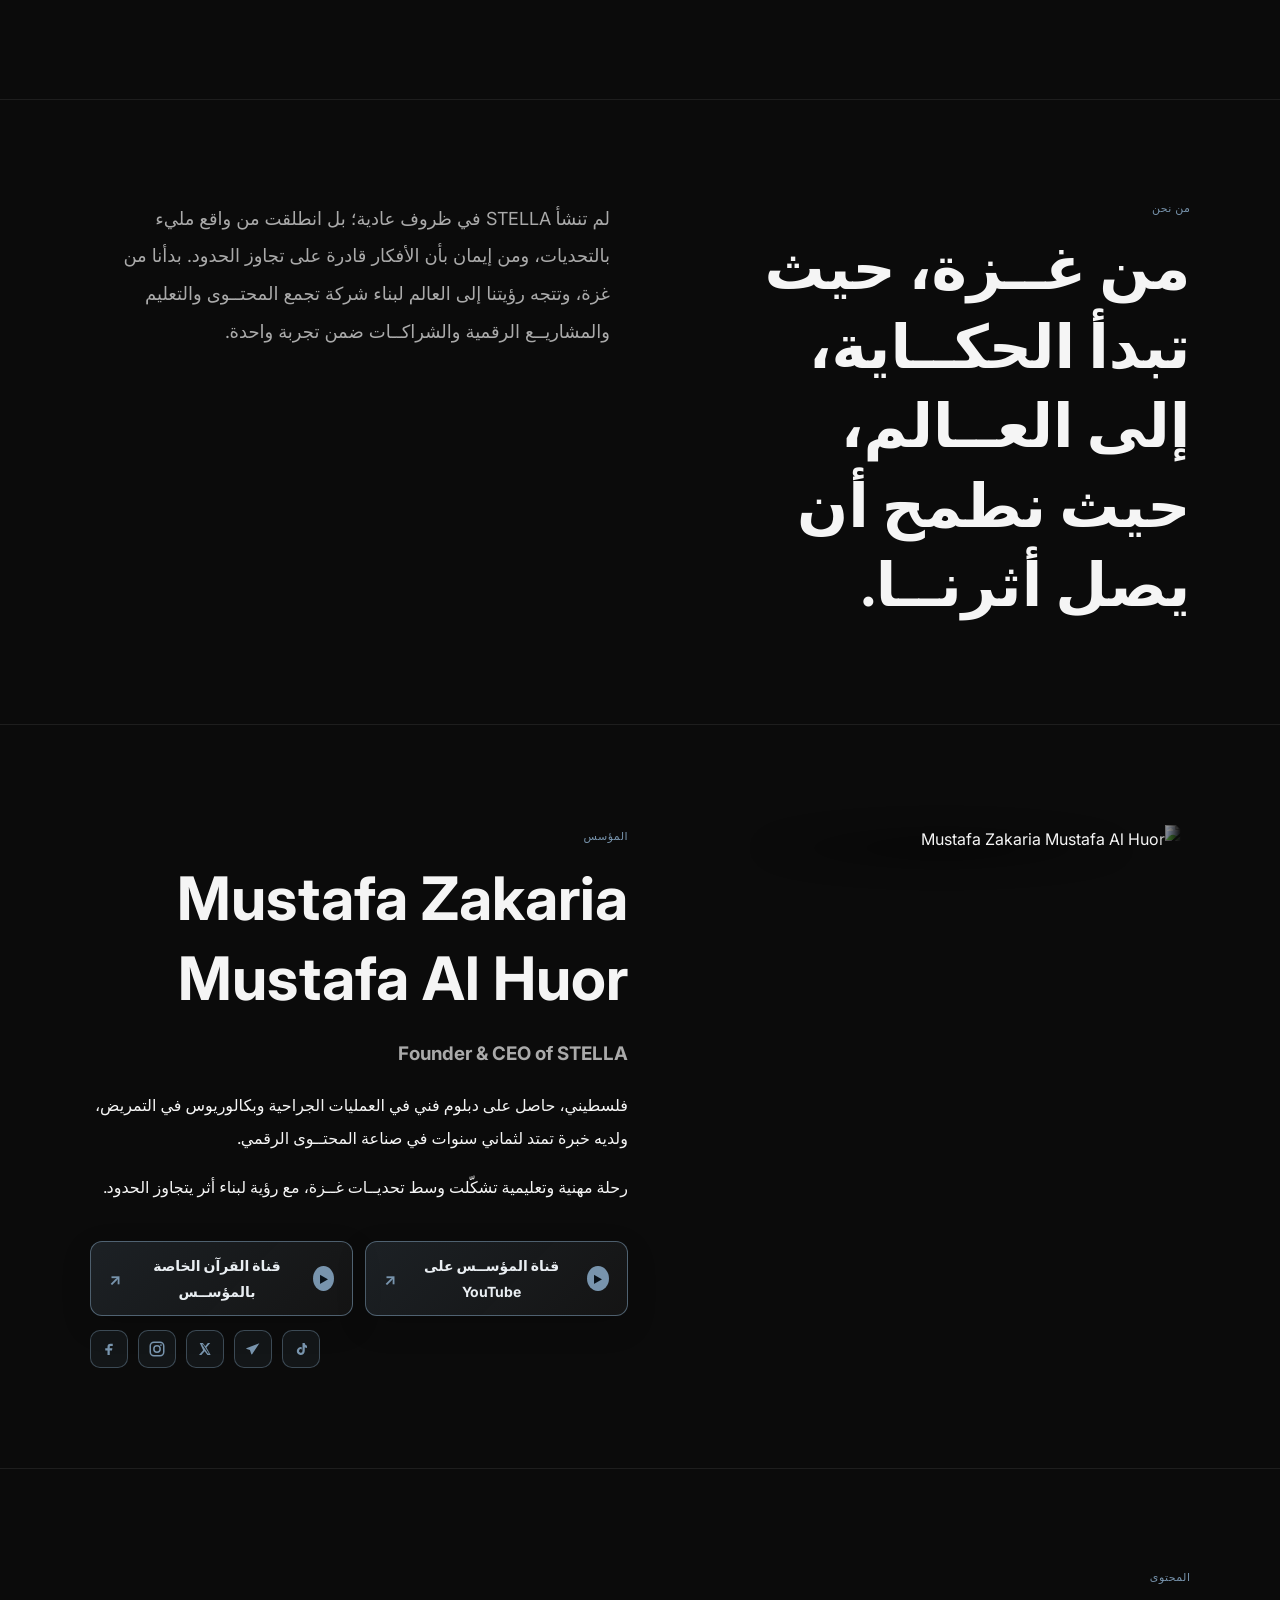
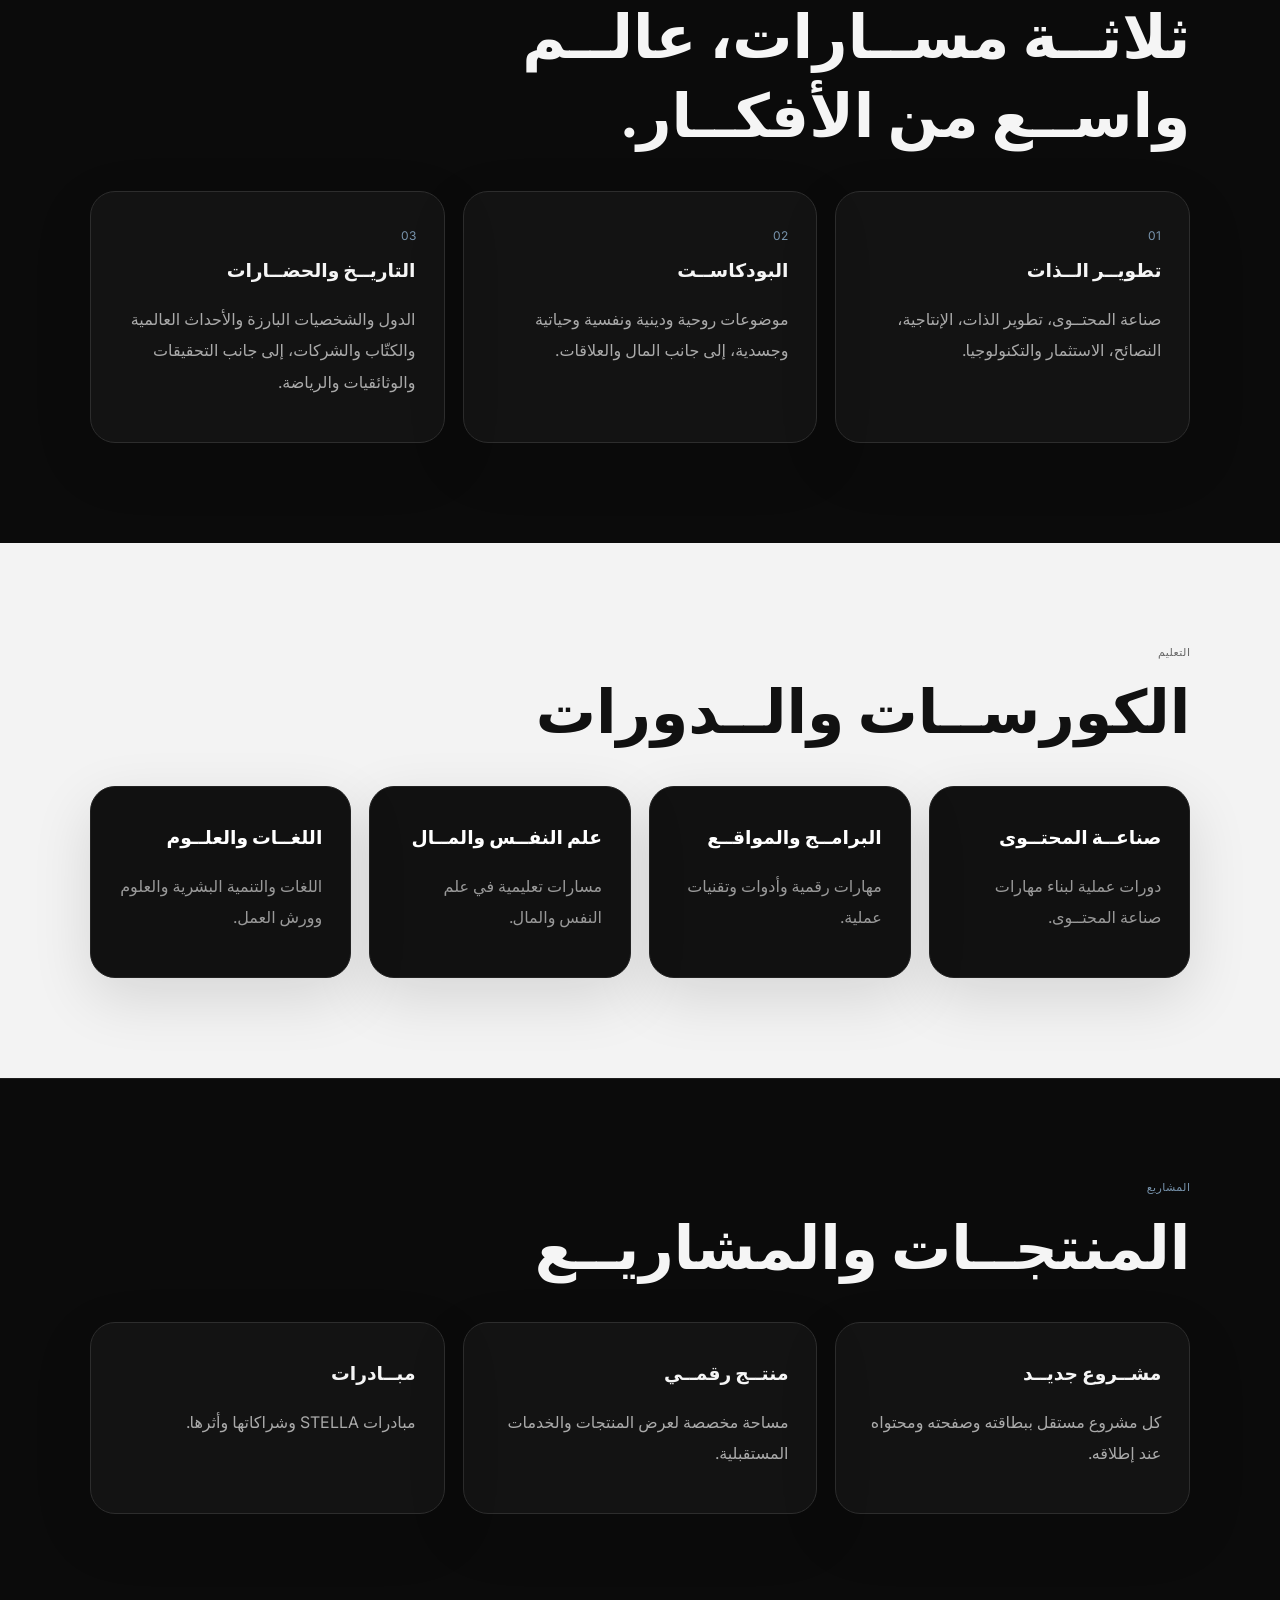
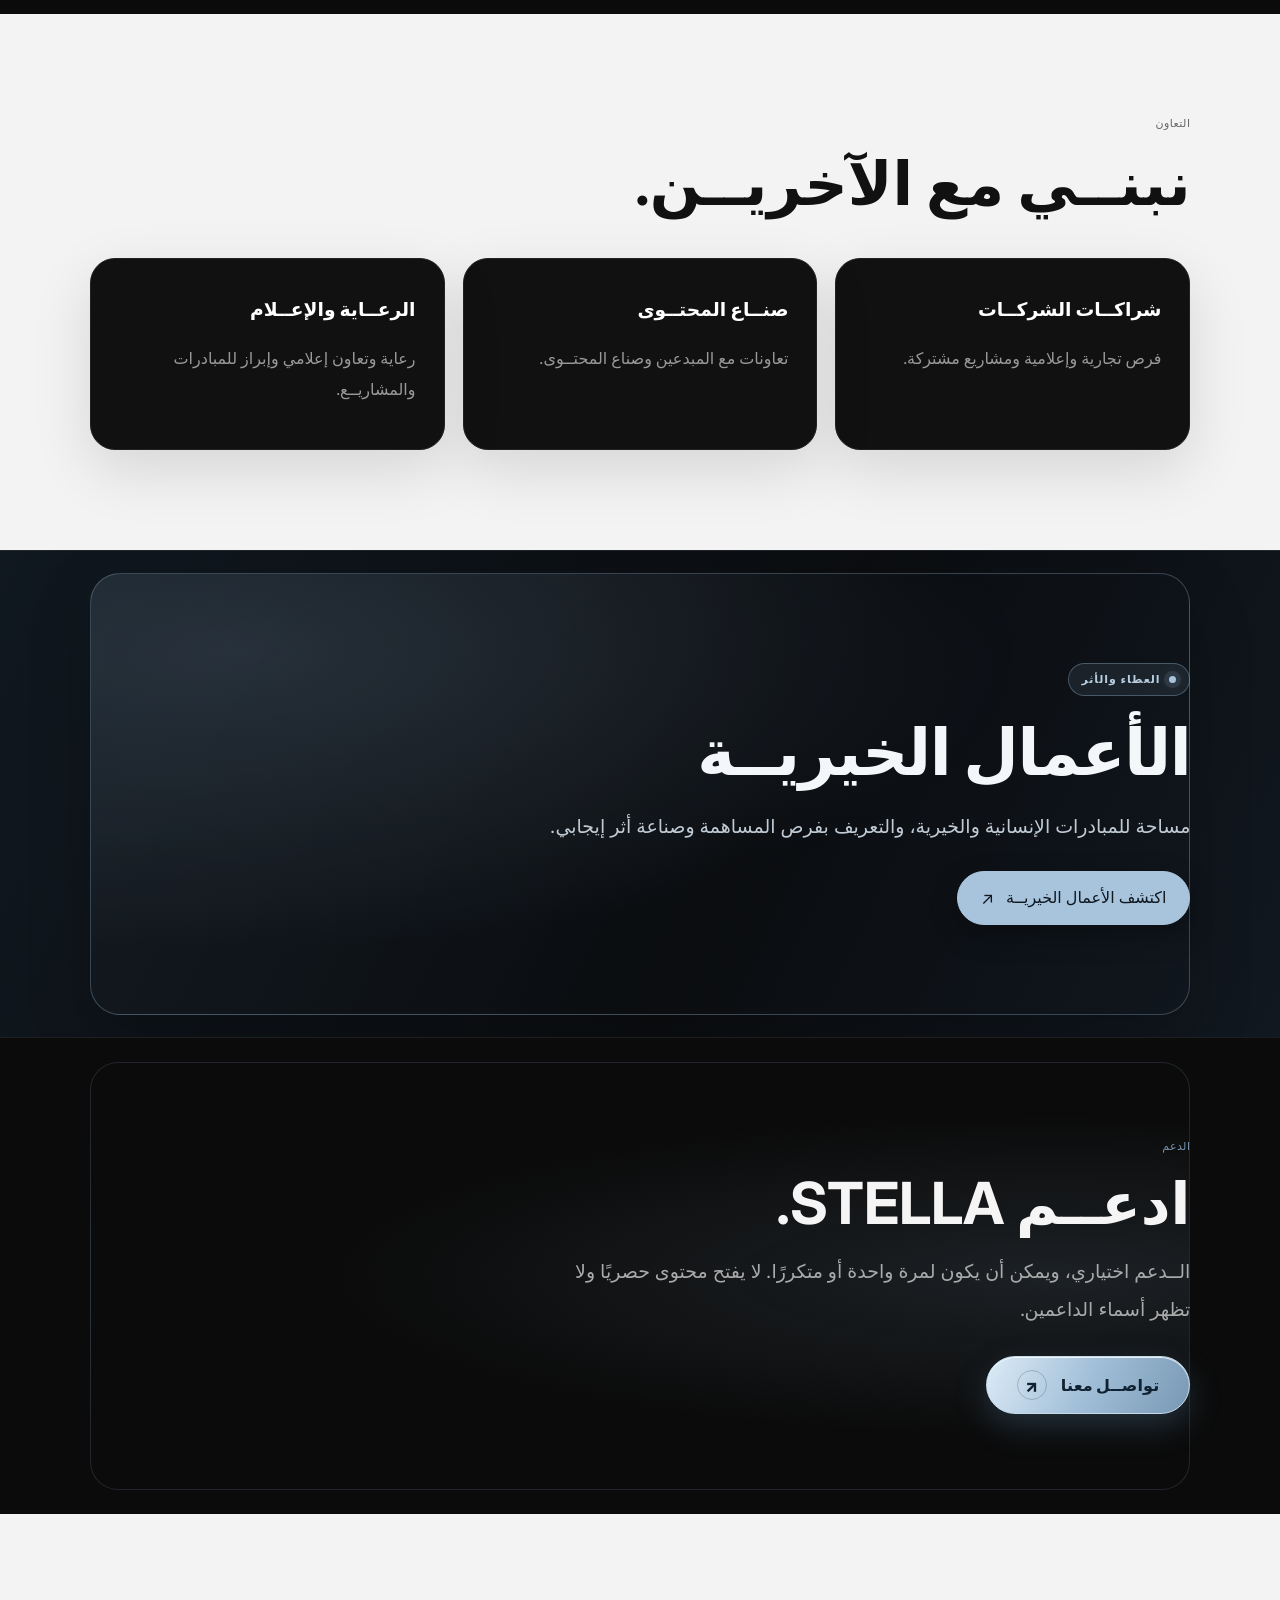
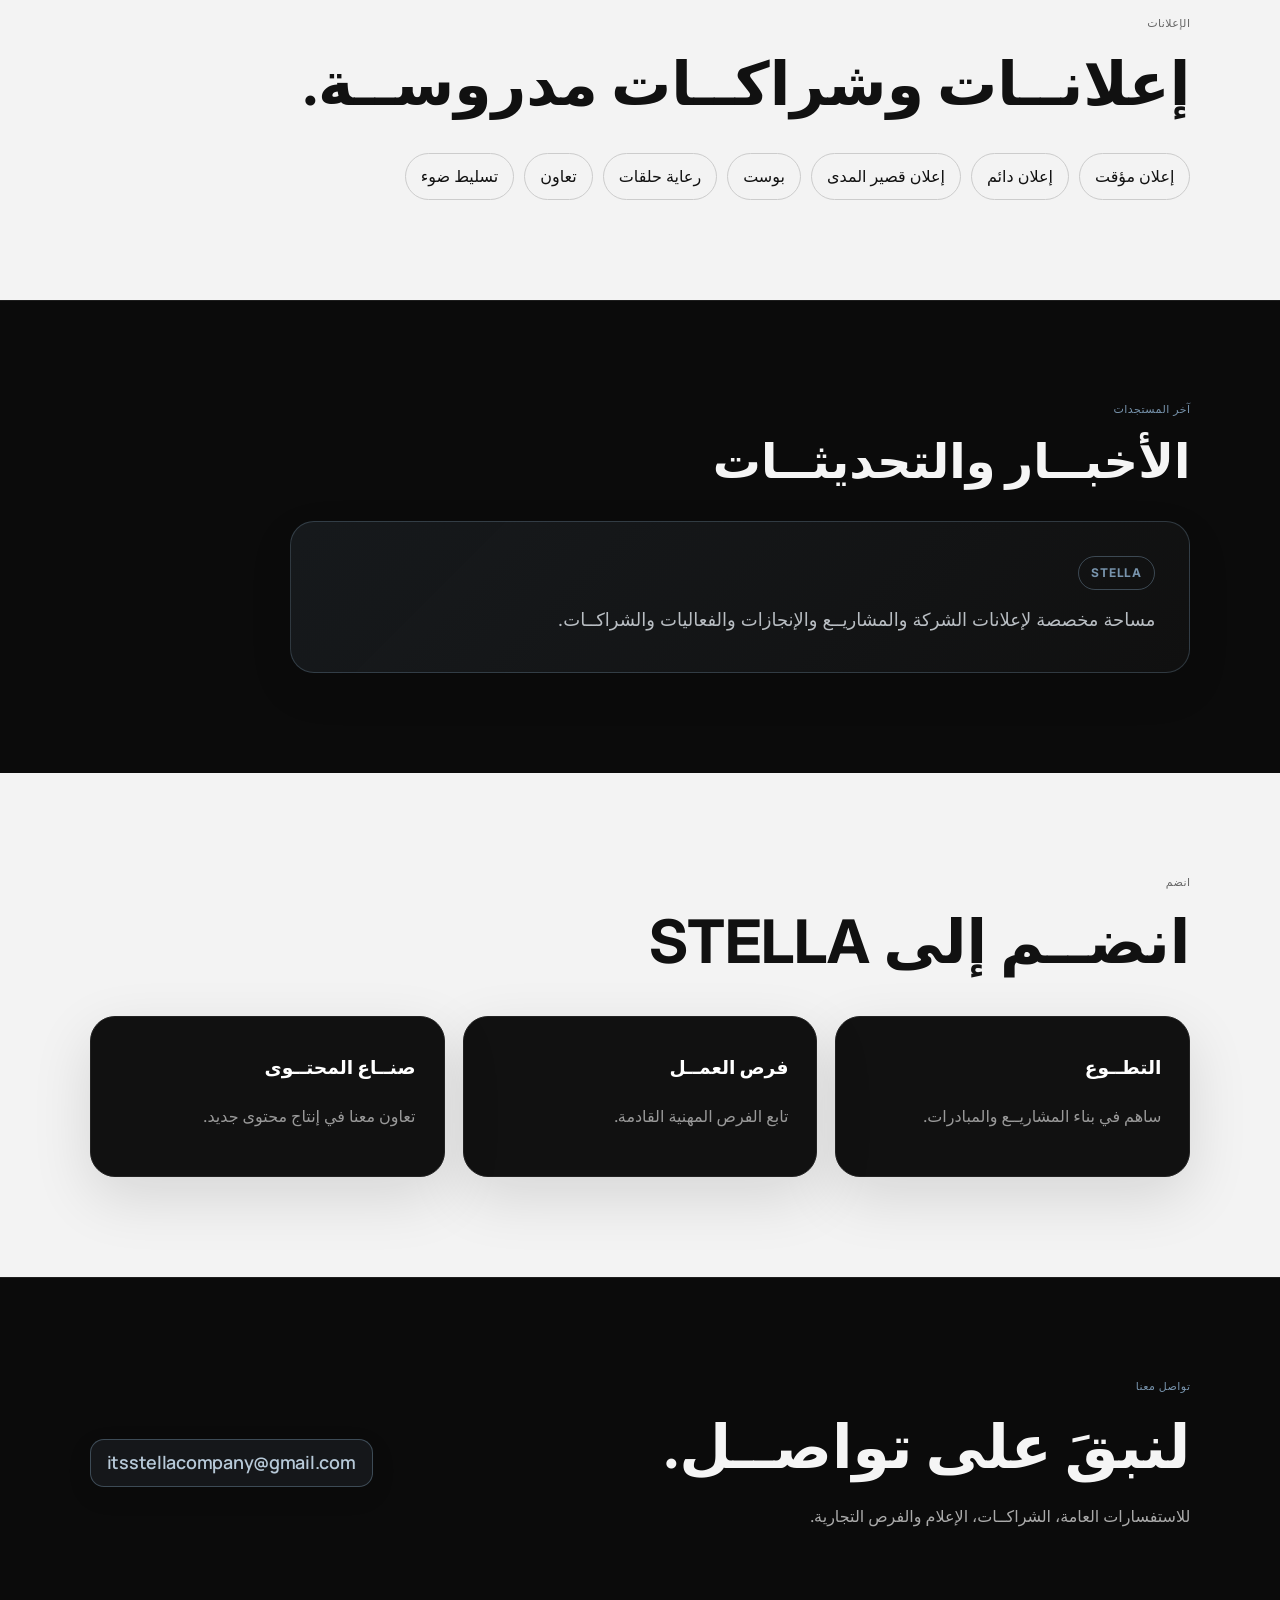
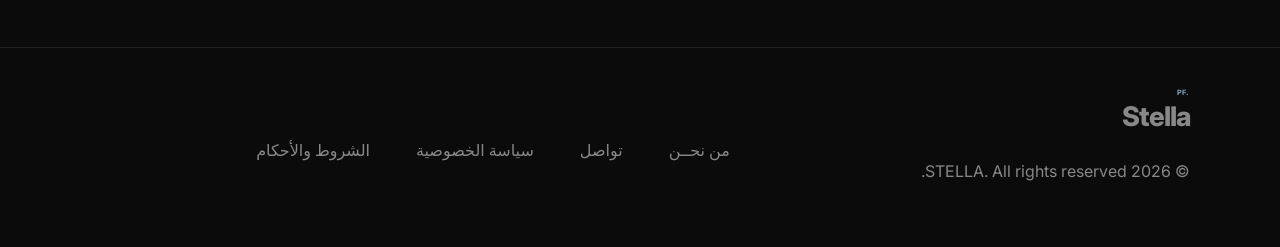
==== commit 47c3e7ff: "Refine homepage footer navigation" ====
--- a/index.html
+++ b/index.html
@@ -160,7 +160,7 @@
 <section id="join" class="section light-section"><p class="eyebrow">انضم</p><h2>انضــم إلى STELLA</h2><div class="cards three"><article class="card dark"><h3>التطــوع</h3><p>ساهم في بناء المشاريــع والمبادرات.</p></article><article class="card dark"><h3>فرص العمــل</h3><p>تابع الفرص المهنية القادمة.</p></article><article class="card dark"><h3>صنــاع المحتــوى</h3><p>تعاون معنا في إنتاج محتوى جديد.</p></article></div></section>
 <section id="contact" class="section contact"><div><p class="eyebrow">تواصل معنا</p><h2>لنبقَ على تواصــل.</h2><p class="muted">للاستفسارات العامة، الشراكــات، الإعلام والفرص التجارية.</p></div><a class="email" href="mailto:itsstellacompany@gmail.com">itsstellacompany@gmail.com</a></section>
 </main>
-<footer><div class="footer-brand">Stell<span class="logo-a">a<sup>PF.</sup></span></div><p>© 2026 STELLA. All rights reserved.</p><div><a href="#about">من نحــن</a><a href="#contact">تواصل</a><a href="#">Privacy</a><a href="#">Terms</a></div></footer>
+<footer class="stella-footer"><div class="footer-top"><div class="footer-brand">Stell<span class="logo-a">a<sup>PF.</sup></span></div><p>© 2026 STELLA. All rights reserved.</p></div><nav class="footer-links" aria-label="روابط الموقع"><a href="#about">من نحــن</a><a href="#contact">تواصل</a><a href="#">سياسة الخصوصية</a><a href="#">الشروط والأحكام</a></nav></footer>
 <script src="app.js?v=20261111-2"></script>
 <script src="search.js?v=20261111-2"></script>
 </body>
--- a/styles.css
+++ b/styles.css
@@ -979,3 +979,200 @@
  .section-head{margin-bottom:20px}
  .card p{font-size:14px;line-height:1.9}
 }
+
+
+/* Header refinement — a subtle 10% lift in presence */
+.nav{
+  padding-top:13px;padding-bottom:13px;
+  border-bottom-color:rgba(139,177,207,.22);
+  box-shadow:0 8px 28px rgba(0,0,0,.09);
+}
+.nav::before{
+  content:"";position:absolute;left:5%;right:5%;bottom:-1px;height:1px;
+  background:linear-gradient(90deg,transparent,rgba(145,185,217,.42),transparent);
+  pointer-events:none;
+}
+.brand{transition:opacity .2s ease,transform .2s ease}
+.brand:hover{opacity:.94;transform:translateY(-1px)}
+.desktop-nav a{position:relative;padding:7px 1px;transition:color .2s ease}
+.desktop-nav a::after{
+  content:"";position:absolute;left:50%;right:50%;bottom:0;height:1px;
+  background:var(--stella-blue,#91b9d9);transition:left .22s ease,right .22s ease;
+}
+.desktop-nav a:hover::after,.desktop-nav a:focus-visible::after{left:0;right:0}
+.header-tools-box{border-color:rgba(145,185,217,.34);box-shadow:0 10px 30px rgba(0,0,0,.14),inset 0 1px rgba(255,255,255,.045)}
+body.light .nav{border-bottom-color:rgba(76,112,143,.2);box-shadow:0 8px 26px rgba(34,61,82,.055)}
+body.light .nav::before{background:linear-gradient(90deg,transparent,rgba(88,125,156,.38),transparent)}
+body.light .header-tools-box{border-color:rgba(88,125,156,.31);box-shadow:0 10px 26px rgba(34,61,82,.07),inset 0 1px #fff}
+@media(max-width:600px){.nav{padding-top:10px;padding-bottom:10px}.nav::before{left:4%;right:4%}}
+
+
+/* Keep the off-canvas menu fully outside the viewport at every screen width */
+.side-menu{right:0;transform:translateX(105%);visibility:hidden;transition:transform .35s ease,visibility .35s ease}
+.side-menu.open{right:0;transform:translateX(0);visibility:visible}
+html[dir="rtl"] .side-menu{right:0;left:auto}
+@media(prefers-reduced-motion:reduce){.side-menu{transition:none}}
+
+
+
+/* Content detail pages: prevent text collisions and give cards room to breathe */
+.content-page .content-detail,
+.content-page .content-detail .section{min-width:0}
+.content-page .content-hero{padding:clamp(88px,12vh,132px) clamp(20px,5vw,72px) 42px}
+.content-page .content-hero h1{max-width:100%;font-size:clamp(34px,6vw,68px);line-height:1.35;overflow-wrap:anywhere;word-break:normal;margin:12px 0 18px}
+.content-page .content-hero .eyebrow,
+.content-page .section-head .eyebrow{line-height:1.7;margin:0 0 10px}
+.content-page .detail-intro{max-width:68ch;line-height:2;margin:0}
+.content-page .content-filters{padding-top:18px;padding-bottom:18px}
+.content-page .content-filter-row{display:flex;align-items:center;gap:12px;flex-wrap:wrap;min-width:0}
+.content-page .content-search{flex:1 1 260px;min-width:min(100%,220px)}
+.content-page .content-search input{max-width:100%;min-width:0}
+.content-page .section-head{min-width:0;margin-bottom:20px}
+.content-page .section-head h2{line-height:1.4;overflow-wrap:anywhere}
+.content-page .carousel-card,
+.content-page .media-card,
+.content-page .video-card,
+.content-page .social-post-card{min-width:0;overflow-wrap:anywhere;word-break:normal}
+.content-page .carousel-card{padding:clamp(20px,3vw,30px);min-height:250px}
+.content-page .carousel-card h3,
+.content-page .media-card h3,
+.content-page .video-card h3,
+.content-page .social-post-card h3{line-height:1.65;overflow-wrap:anywhere;word-break:normal}
+.content-page .carousel-card p,
+.content-page .media-card p,
+.content-page .video-card p,
+.content-page .social-post-card p{line-height:2;overflow-wrap:anywhere}
+.content-page .media-placeholder,
+.content-page .video-placeholder{max-width:100%;overflow:hidden}
+.content-page .post-actions{display:flex;gap:clamp(10px,2vw,22px);flex-wrap:wrap;align-items:center;line-height:1.8}
+.content-page .page-end .btn{display:inline-flex;max-width:100%;white-space:normal;line-height:1.8;padding:14px 22px}
+.content-page footer{display:flex;align-items:center;justify-content:space-between;gap:18px;flex-wrap:wrap}
+.content-page footer>div:last-child{display:flex;gap:16px;flex-wrap:wrap}
+html[lang="ar"] .content-page .content-detail{text-align:right}
+html[lang="en"] .content-page .content-detail{text-align:left}
+@media(max-width:900px){
+ .content-page .shorts-grid.carousel-track .media-card{flex-basis:calc(50% - 9px)}
+ .content-page .content-hero{padding-top:88px}
+}
+@media(max-width:600px){
+ .content-page .content-hero{padding:78px 20px 30px}
+ .content-page .content-hero h1{font-size:clamp(30px,9vw,44px);line-height:1.45}
+ .content-page .content-filter-row{display:grid;grid-template-columns:1fr 1fr;gap:9px}
+ .content-page .content-filter-btn{min-width:0;width:100%;white-space:normal}
+ .content-page .content-search{grid-column:1/-1;width:100%;min-width:0}
+ .content-page .carousel-card{flex-basis:88%;min-height:0;padding:22px}
+ .content-page .shorts-grid.carousel-track .media-card{flex-basis:88%}
+ .content-page .video-grid{grid-template-columns:minmax(0,1fr)}
+ .content-page .social-post-card{margin-inline:0}
+ .content-page footer{justify-content:center;text-align:center}
+ .content-page footer>div:last-child{justify-content:center}
+}
+
+/* VIP coming-soon page: centered, responsive and safely separated from header */
+.vip-soon-page{min-height:calc(100svh - 76px);display:grid;place-items:center;padding:clamp(24px,6vw,64px) 20px}
+.vip-soon-card{width:min(620px,100%);padding:clamp(28px,6vw,52px) clamp(20px,5vw,40px);display:flex;flex-direction:column;align-items:center;gap:18px;text-align:center;overflow-wrap:anywhere}
+.vip-soon-card h1{max-width:100%;margin:0;font-size:clamp(27px,5.5vw,42px);line-height:1.55;overflow-wrap:anywhere}
+.vip-soon-card p{max-width:34ch;margin:0;font-size:clamp(15px,2vw,18px);line-height:2}
+.vip-soon-badge{line-height:1.4}
+@media(max-width:600px){.vip-soon-page{min-height:calc(100svh - 64px);padding:24px 16px}.vip-soon-card{border-radius:20px}.vip-soon-card h1{font-size:clamp(25px,8vw,34px)}}
+
+
+/* Arabic heading collision fix: avoid decorative elongation inside large display words */
+html[lang="ar"] .content-page .content-hero h1,
+html[lang="ar"] .shop-soon-card h1{
+  letter-spacing:0!important;
+  word-spacing:.04em;
+  line-height:1.6!important;
+  text-wrap:pretty;
+  overflow-wrap:normal;
+  word-break:normal;
+}
+html[lang="ar"] .content-page .content-hero h1{font-size:clamp(30px,5.4vw,60px)}
+.shop-soon-page{min-height:calc(100svh - 76px);padding:clamp(24px,5vw,52px) 18px}
+.shop-soon-card{max-width:680px;min-width:0;overflow-wrap:anywhere}
+.shop-soon-label{line-height:1.6}
+.shop-soon-card h1{margin:20px 0 18px;font-size:clamp(24px,4.8vw,36px);overflow-wrap:normal;word-break:normal}
+.shop-soon-card p{line-height:2;margin:12px auto;max-width:58ch}
+.shop-soon-card .soon{line-height:1.8}
+.shop-home{max-width:100%;white-space:normal;line-height:1.8;justify-content:center}
+@media(max-width:600px){
+ .shop-soon-page{min-height:calc(100svh - 64px);padding:22px 15px}
+ .shop-soon-card{width:100%;padding:30px 19px;border-radius:22px}
+ .shop-soon-card h1{font-size:clamp(23px,7.2vw,31px);line-height:1.65!important}
+ .shop-soon-card p{font-size:14px;line-height:2}
+}
+
+
+/* Practical page-back control: clear label, generous hit area and responsive pill */
+.nav .page-back{
+ display:inline-flex;align-items:center;justify-content:center;gap:9px;
+ min-height:42px;min-width:86px;padding:0 13px;
+ border:1px solid rgba(145,185,217,.38);border-radius:999px;
+ background:rgba(120,148,173,.10);color:var(--text,#eaf1f6);
+ text-decoration:none;font-size:13px;font-weight:750;line-height:1;
+ transition:background .2s ease,border-color .2s ease,transform .2s ease,box-shadow .2s ease;
+}
+.nav .page-back-arrow{display:grid;place-items:center;width:22px;height:22px;border-radius:50%;font-size:18px;line-height:1;transition:transform .2s ease}
+.nav .page-back:hover{background:rgba(120,148,173,.2);border-color:rgba(145,185,217,.72);transform:translateY(-1px);box-shadow:0 6px 18px rgba(0,0,0,.14)}
+.nav .page-back:active{transform:scale(.96)}
+.nav .page-back:focus-visible{outline:3px solid #91b9d9;outline-offset:3px}
+html[dir="rtl"] .nav .page-back-arrow{transform:scaleX(-1)}
+body.light .nav .page-back{color:#263d50;background:rgba(88,125,156,.08);border-color:rgba(88,125,156,.32)}
+body.light .nav .page-back:hover{background:rgba(88,125,156,.15);border-color:rgba(88,125,156,.6)}
+@media(max-width:600px){.nav .page-back{min-width:78px;min-height:40px;padding:0 11px;gap:7px;font-size:12px}}
+
+
+/* Footer links: clearer, balanced and responsive */
+.site-footer,
+footer {
+  text-align: center;
+}
+.site-footer .footer-links,
+footer .footer-links,
+.site-footer nav,
+footer nav {
+  display: flex;
+  align-items: center;
+  justify-content: center;
+  flex-wrap: wrap;
+  gap: 10px 22px;
+  margin: 18px auto 12px;
+  padding: 0 16px;
+}
+.site-footer a,
+footer a {
+  display: inline-flex;
+  align-items: center;
+  justify-content: center;
+  min-height: 38px;
+  padding: 7px 12px;
+  border-radius: 999px;
+  text-decoration: none;
+  line-height: 1.6;
+  transition: background-color .2s ease, color .2s ease, transform .2s ease;
+}
+.site-footer a:hover,
+footer a:hover {
+  background: rgba(70, 130, 210, .12);
+  transform: translateY(-1px);
+}
+.site-footer a:focus-visible,
+footer a:focus-visible {
+  outline: 2px solid currentColor;
+  outline-offset: 3px;
+}
+@media (max-width: 600px) {
+  .site-footer .footer-links,
+  footer .footer-links,
+  .site-footer nav,
+  footer nav {
+    gap: 6px 8px;
+    margin: 14px auto 10px;
+  }
+  .site-footer a,
+  footer a {
+    min-height: 40px;
+    padding: 7px 10px;
+    font-size: .94rem;
+  }
+}
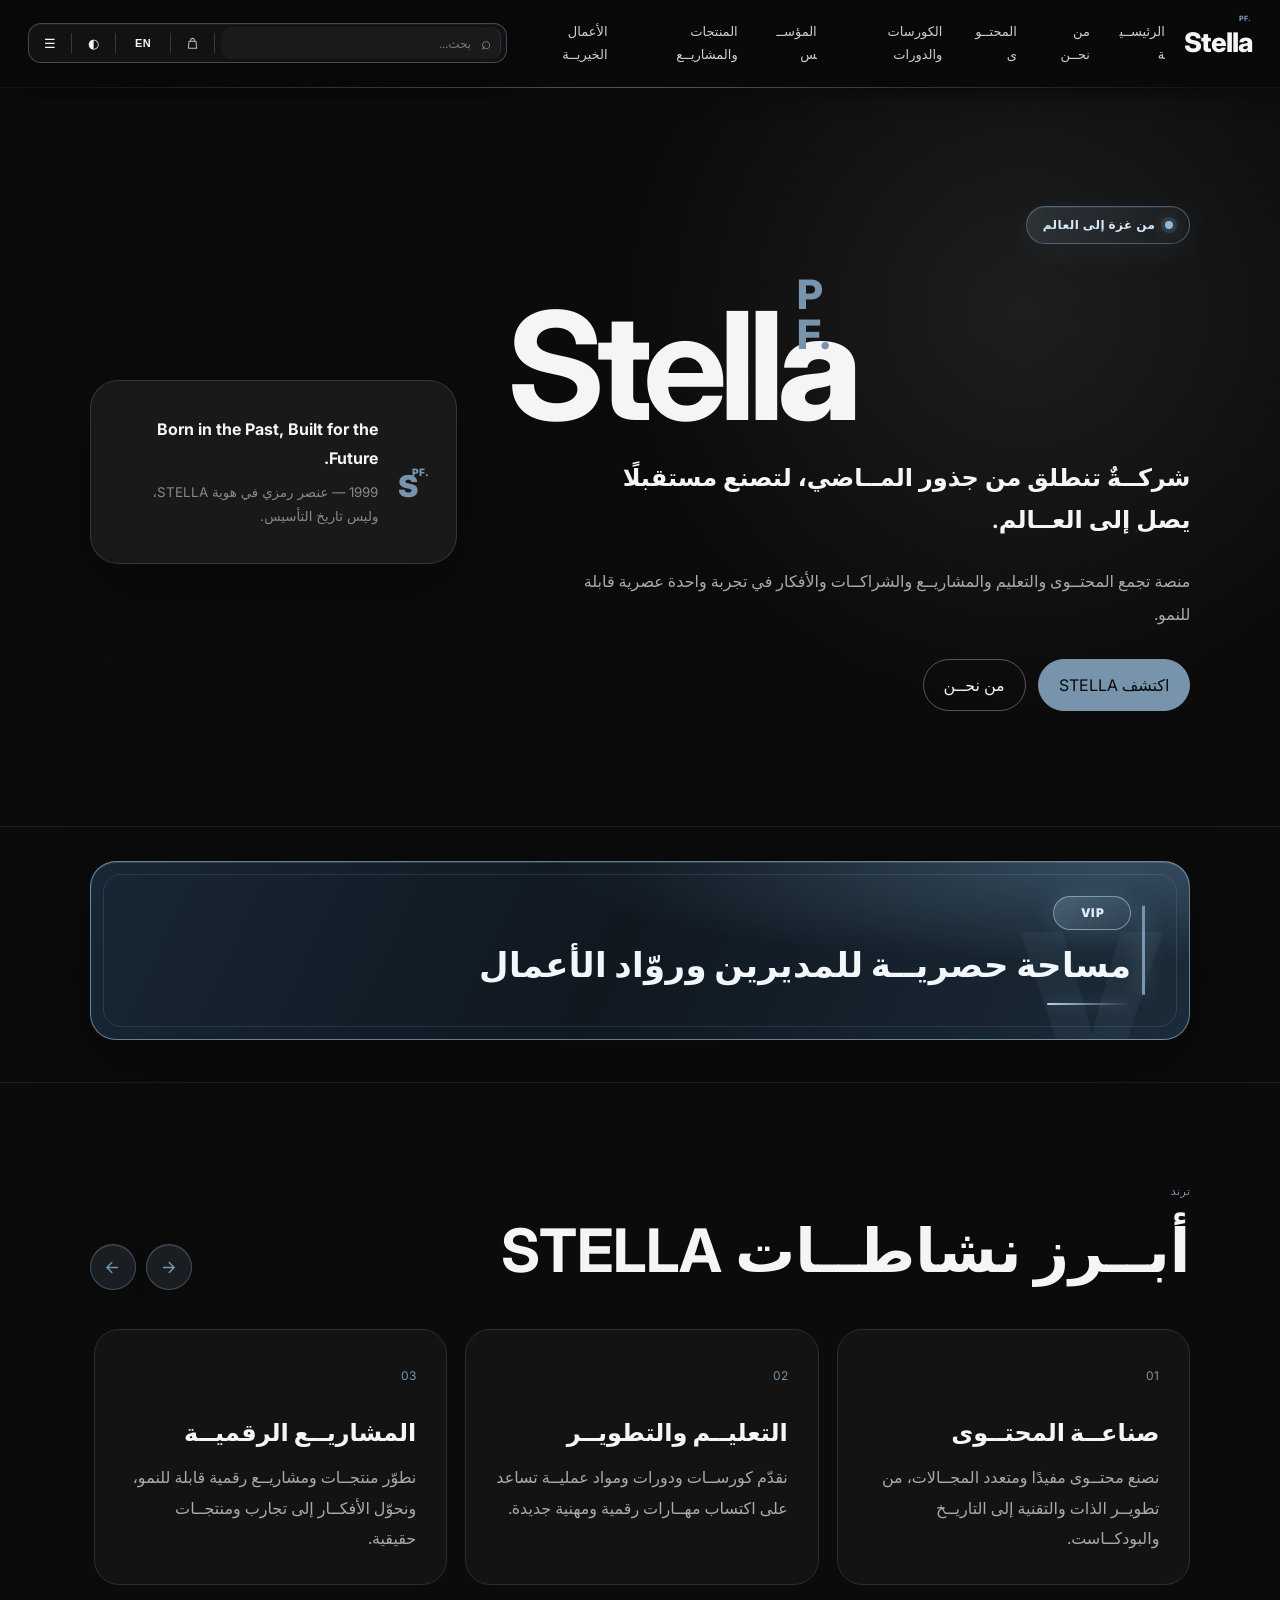
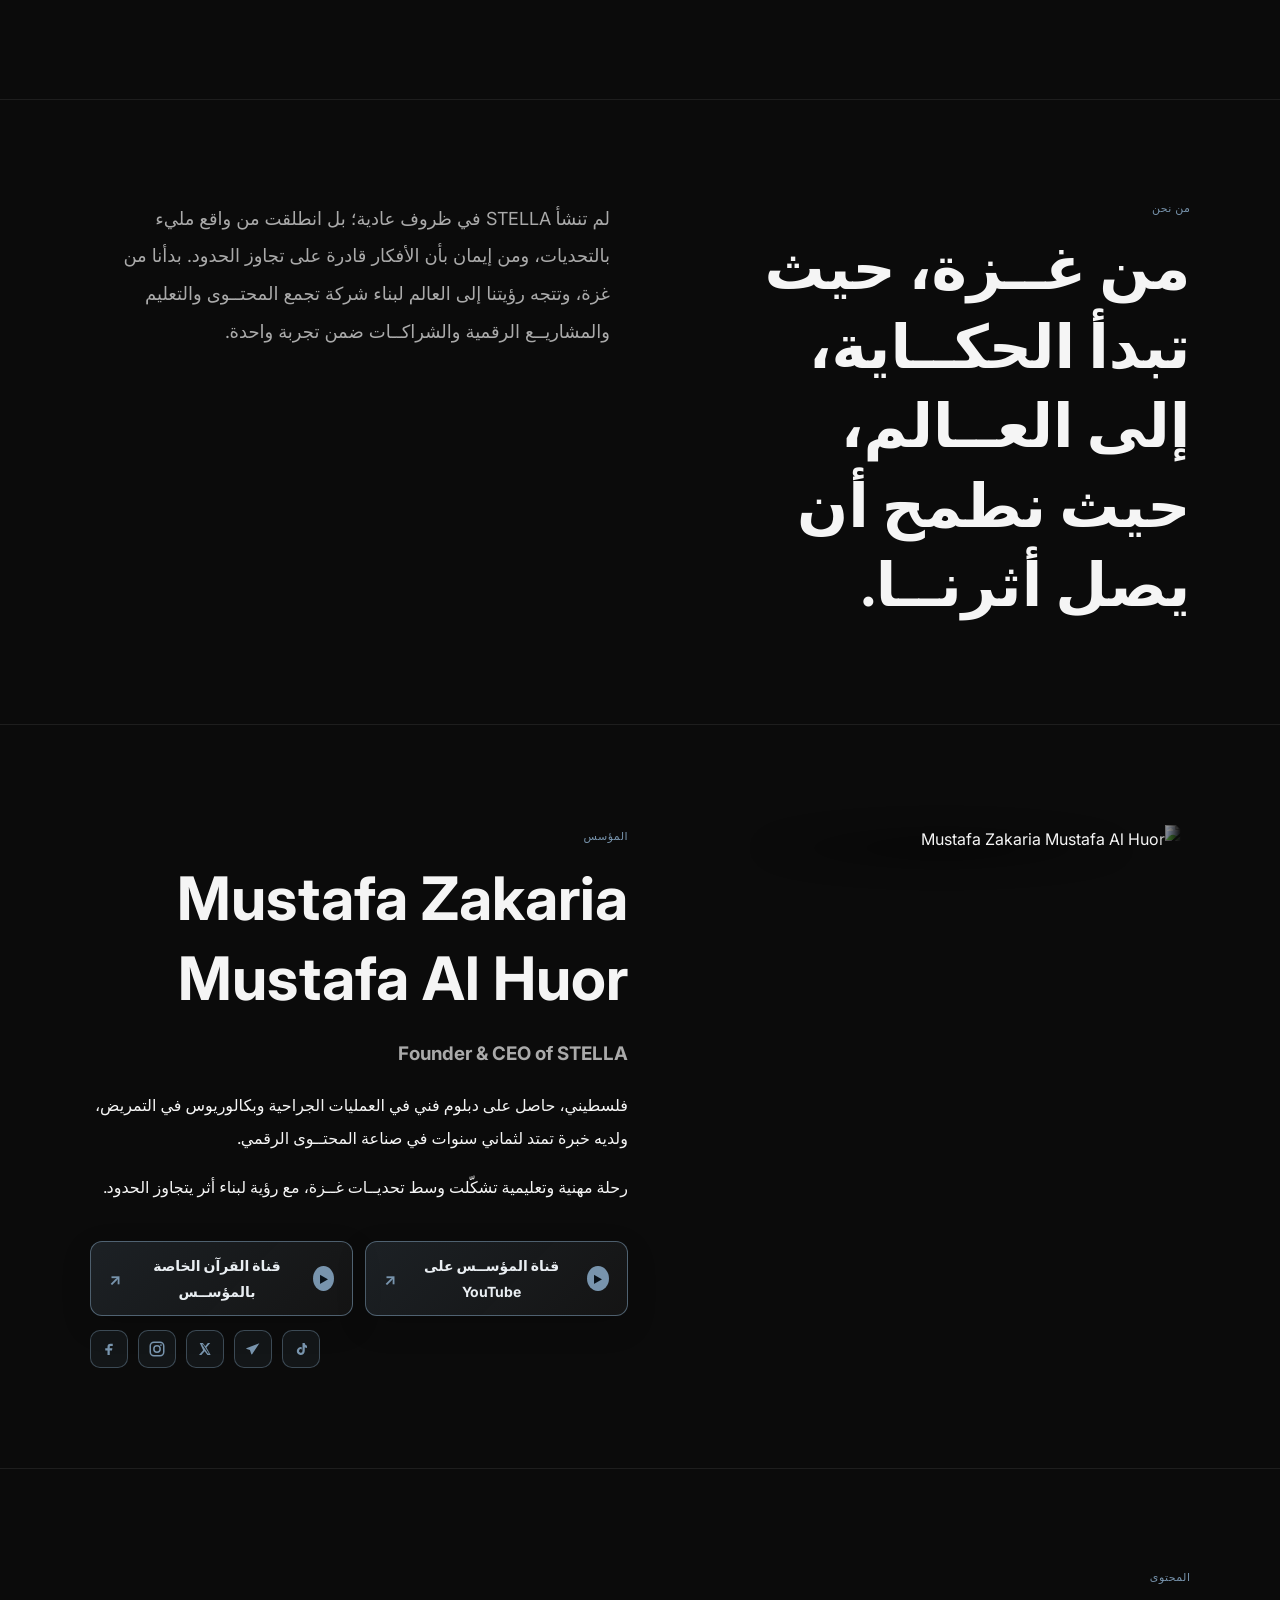
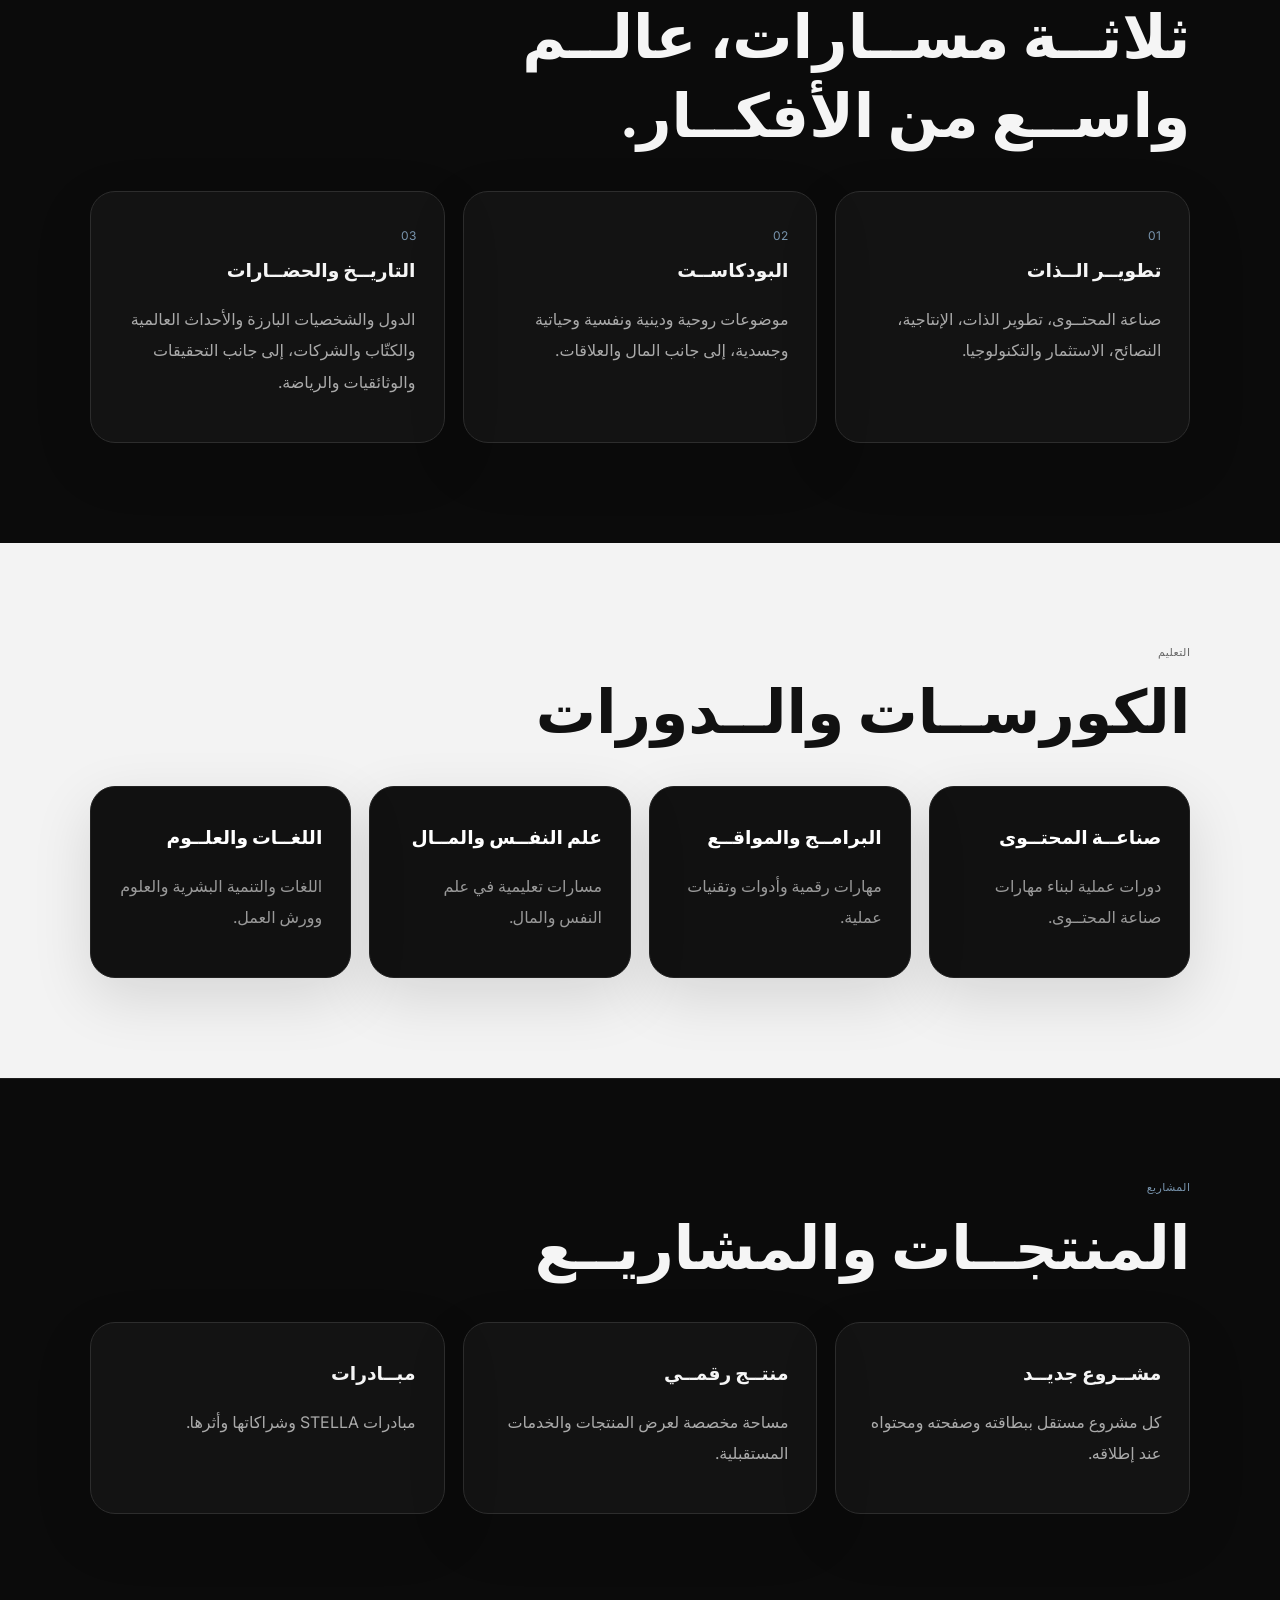
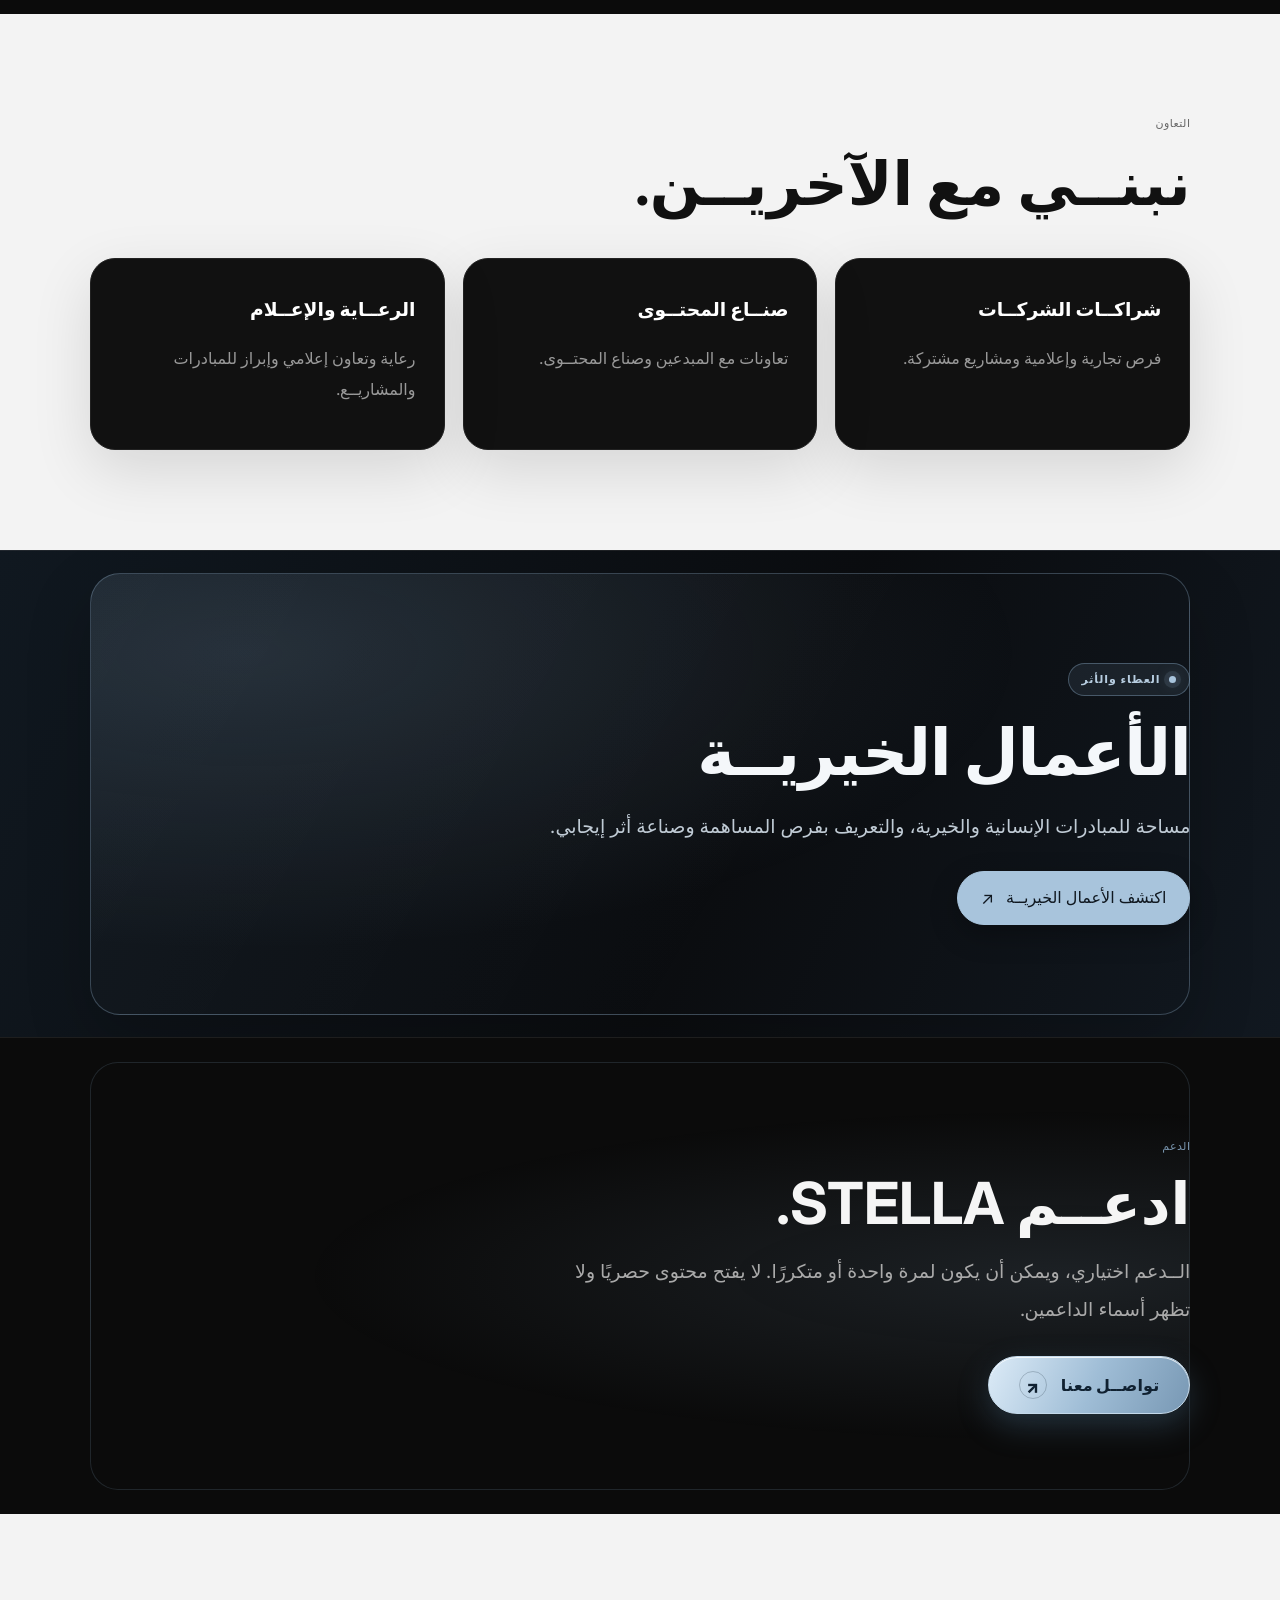
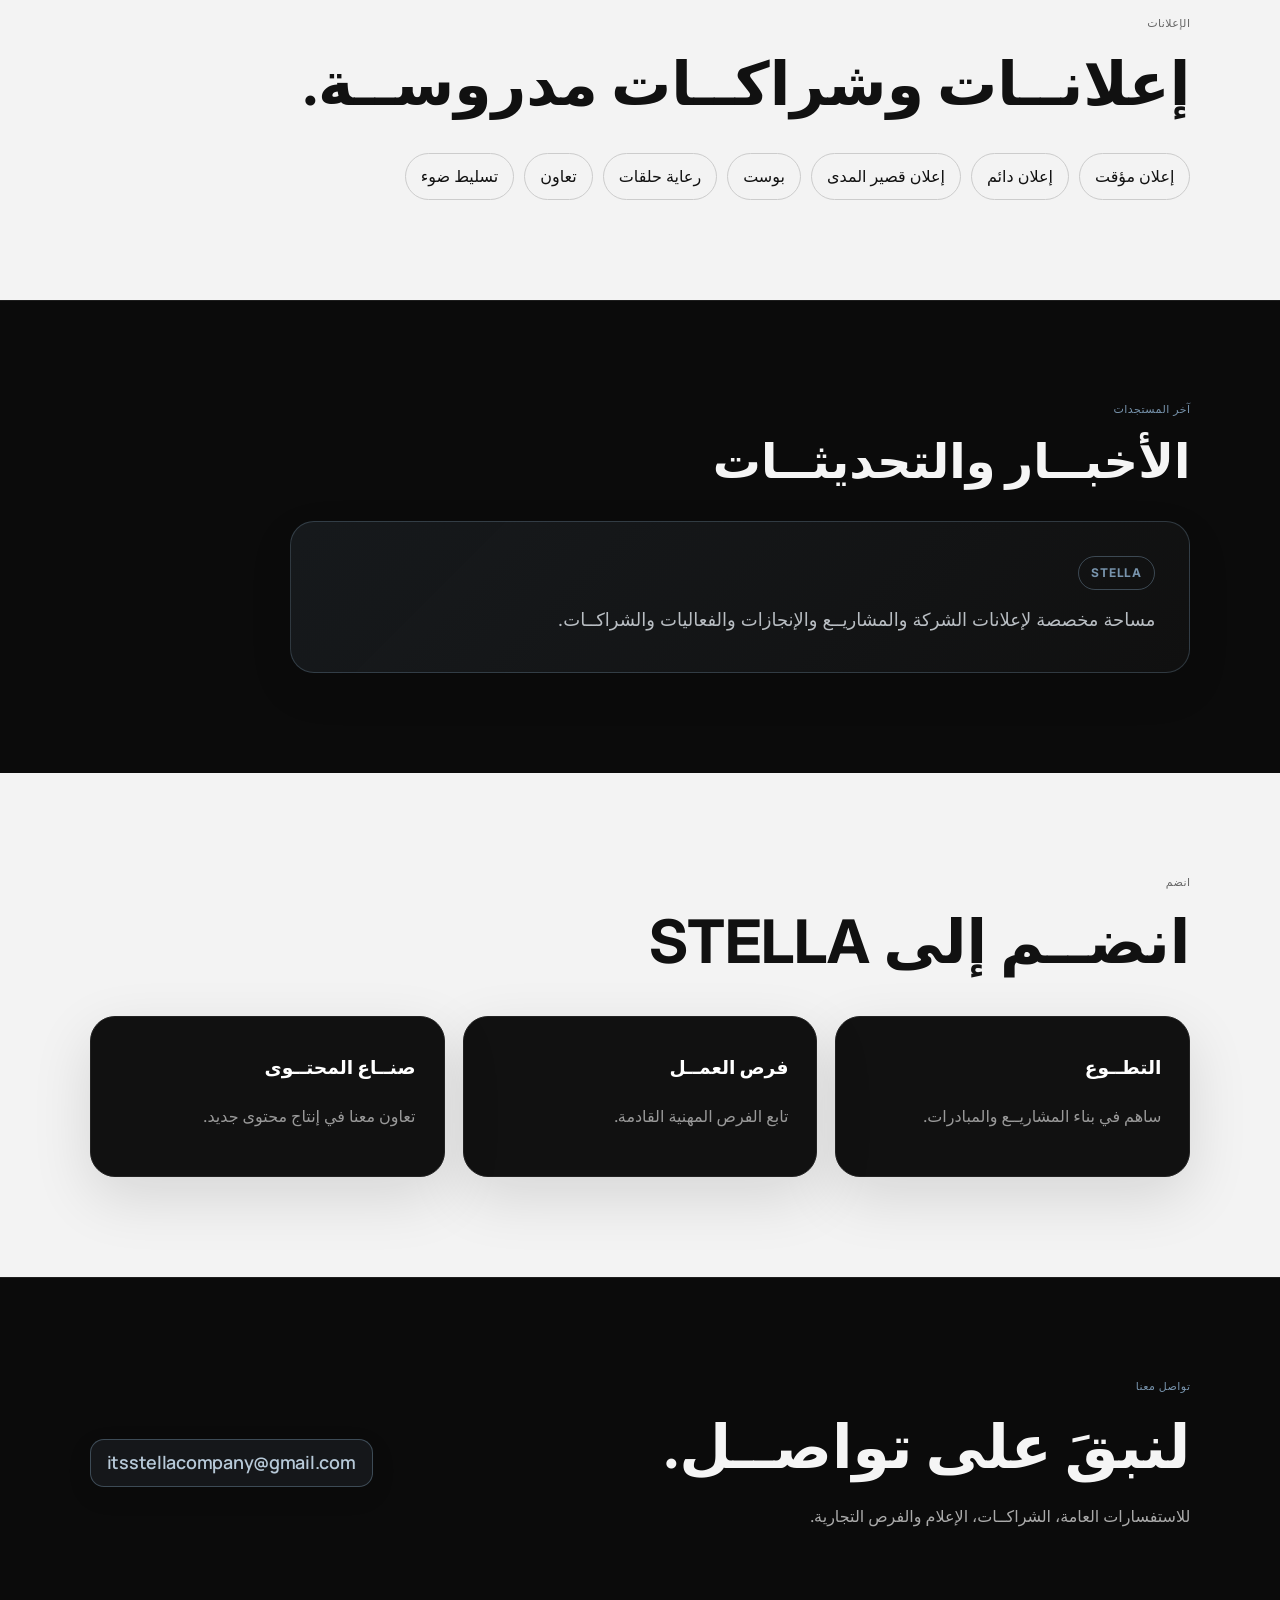
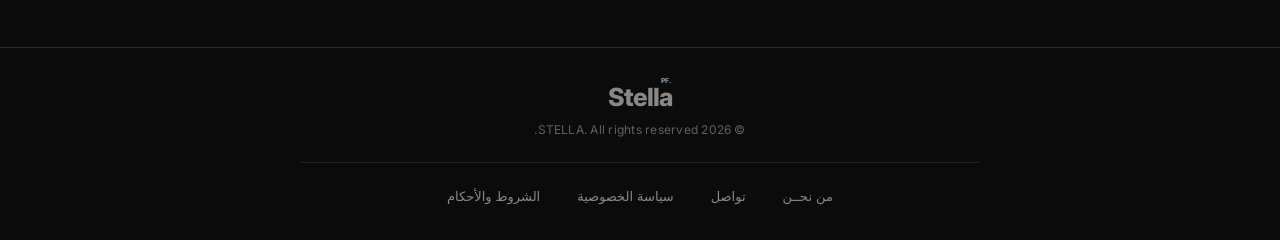
==== commit dab90598: "Refine charity and support homepage sections" ====
--- a/index.html
+++ b/index.html
@@ -153,8 +153,8 @@
 <section id="courses" class="section light-section"><p class="eyebrow">التعليم</p><h2>الكورســات والــدورات</h2><div class="cards four"><article class="card dark"><h3>صناعــة المحتــوى</h3><p>دورات عملية لبناء مهارات صناعة المحتــوى.</p></article><article class="card dark"><h3>البرامــج والمواقــع</h3><p>مهارات رقمية وأدوات وتقنيات عملية.</p></article><article class="card dark"><h3>علم النفــس والمــال</h3><p>مسارات تعليمية في علم النفس والمال.</p></article><article class="card dark"><h3>اللغــات والعلــوم</h3><p>اللغات والتنمية البشرية والعلوم وورش العمل.</p></article></div></section>
 <section id="projects" class="section"><p class="eyebrow">المشاريع</p><h2>المنتجــات والمشاريــع</h2><div class="cards three"><article class="card"><h3>مشــروع جديــد</h3><p>كل مشروع مستقل ببطاقته وصفحته ومحتواه عند إطلاقه.</p></article><article class="card"><h3>منتــج رقمــي</h3><p>مساحة مخصصة لعرض المنتجات والخدمات المستقبلية.</p></article><article class="card"><h3>مبــادرات</h3><p>مبادرات STELLA وشراكاتها وأثرها.</p></article></div></section>
 <section id="collab" class="section light-section"><p class="eyebrow">التعاون</p><h2>نبنــي مع الآخريــن.</h2><div class="cards three"><article class="card dark"><h3>شراكــات الشركــات</h3><p>فرص تجارية وإعلامية ومشاريع مشتركة.</p></article><article class="card dark"><h3>صنــاع المحتــوى</h3><p>تعاونات مع المبدعين وصناع المحتــوى.</p></article><article class="card dark"><h3>الرعــاية والإعــلام</h3><p>رعاية وتعاون إعلامي وإبراز للمبادرات والمشاريــع.</p></article></div></section>
-<section id="charity" class="section light-section"><p class="eyebrow">العطاء والأثر</p><h2>الأعمال الخيريــة</h2><p class="muted max">مساحة للمبادرات الإنسانية والخيرية، والتعريف بفرص المساهمة وصناعة أثر إيجابي.</p><a class="btn primary" href="charity.html">اكتشف الأعمال الخيريــة</a></section>
-<section id="support" class="section"><p class="eyebrow">الدعم</p><h2>ادعــم STELLA.</h2><p class="muted max">الــدعم اختياري، ويمكن أن يكون لمرة واحدة أو متكررًا. لا يفتح محتوى حصريًا ولا تظهر أسماء الداعمين.</p><a class="btn primary" href="#contact">تواصــل معنا</a></section>
+<section id="charity" class="section light-section feature-section charity-feature"><p class="eyebrow">العطاء والأثر</p><h2>الأعمال الخيريــة</h2><p class="muted max">مساحة للمبادرات الإنسانية والخيرية، والتعريف بفرص المساهمة وصناعة أثر إيجابي.</p><a class="btn primary" href="charity.html">اكتشف الأعمال الخيريــة</a></section>
+<section id="support" class="section feature-section support-feature"><p class="eyebrow">الدعم</p><h2>ادعــم STELLA.</h2><p class="muted max">الــدعم اختياري، ويمكن أن يكون لمرة واحدة أو متكررًا. لا يفتح محتوى حصريًا ولا تظهر أسماء الداعمين.</p><a class="btn primary" href="#contact">تواصــل معنا</a></section>
 <section id="ads" class="section light-section"><p class="eyebrow">الإعلانات</p><h2>إعلانــات وشراكــات مدروســة.</h2><div class="chips"><span>إعلان مؤقت</span><span>إعلان دائم</span><span>إعلان قصير المدى</span><span>بوست</span><span>رعاية حلقات</span><span>تعاون</span><span>تسليط ضوء</span></div></section>
 <section id="news" class="section"><p class="eyebrow">آخر المستجدات</p><h2>الأخبــار والتحديثــات</h2><div class="news-card card"><strong>STELLA</strong><p>مساحة مخصصة لإعلانات الشركة والمشاريــع والإنجازات والفعاليات والشراكــات.</p></div></section>
 <section id="join" class="section light-section"><p class="eyebrow">انضم</p><h2>انضــم إلى STELLA</h2><div class="cards three"><article class="card dark"><h3>التطــوع</h3><p>ساهم في بناء المشاريــع والمبادرات.</p></article><article class="card dark"><h3>فرص العمــل</h3><p>تابع الفرص المهنية القادمة.</p></article><article class="card dark"><h3>صنــاع المحتــوى</h3><p>تعاون معنا في إنتاج محتوى جديد.</p></article></div></section>
--- a/styles.css
+++ b/styles.css
@@ -1176,3 +1176,91 @@
     font-size: .94rem;
   }
 }
+
+
+/* STELLA footer — refined editorial layout */
+.stella-footer {
+  display: flex;
+  flex-direction: column;
+  align-items: center;
+  gap: 0;
+  padding: 34px 22px 26px;
+  border-top: 1px solid rgba(145, 160, 178, .22);
+  text-align: center;
+}
+.stella-footer .footer-top {
+  display: flex;
+  flex-direction: column;
+  align-items: center;
+  gap: 7px;
+}
+.stella-footer .footer-brand {
+  font-size: 25px;
+  line-height: 1.2;
+}
+.stella-footer .footer-top p {
+  margin: 0;
+  font-size: 12px;
+  opacity: .68;
+  letter-spacing: .02em;
+}
+.stella-footer .footer-links {
+  display: flex;
+  justify-content: center;
+  align-items: center;
+  flex-wrap: wrap;
+  gap: 7px;
+  width: min(100%, 680px);
+  margin: 22px auto 0;
+  padding: 15px 0 0;
+  border-top: 1px solid rgba(145, 160, 178, .16);
+}
+.stella-footer .footer-links a {
+  min-height: 36px;
+  padding: 6px 14px;
+  border: 1px solid transparent;
+  border-radius: 8px;
+  font-size: 13px;
+  line-height: 1.5;
+  text-decoration: none;
+  transition: color .2s ease, background .2s ease, border-color .2s ease;
+}
+.stella-footer .footer-links a:hover {
+  background: rgba(120, 150, 190, .09);
+  border-color: rgba(120, 150, 190, .2);
+  transform: none;
+}
+@media (max-width: 600px) {
+  .stella-footer { padding: 28px 16px 22px; }
+  .stella-footer .footer-links { gap: 5px; margin-top: 17px; padding-top: 12px; }
+  .stella-footer .footer-links a { padding: 7px 10px; font-size: 12px; }
+}
+
+
+/* Responsive safety net: phone, tablet and desktop */
+*, *::before, *::after { box-sizing: border-box; }
+html { width: 100%; max-width: 100%; }
+body { width: 100%; max-width: 100%; overflow-x: clip; }
+img, picture, video, iframe, svg, canvas {
+  max-width: 100%;
+}
+img, video, canvas { height: auto; }
+pre, code { max-width: 100%; overflow-x: auto; }
+p, a, h1, h2, h3, h4, li, button {
+  overflow-wrap: anywhere;
+}
+section, article, main, header, footer, nav, aside,
+.container, .content, .card, .grid, .row {
+  min-width: 0;
+}
+table { max-width: 100%; }
+@media (max-width: 900px) {
+  .container, .content, main {
+    max-width: 100%;
+  }
+}
+@media (max-width: 600px) {
+  body { min-width: 0; }
+  input, select, textarea, button { max-width: 100%; }
+  .stella-footer { width: 100%; }
+}
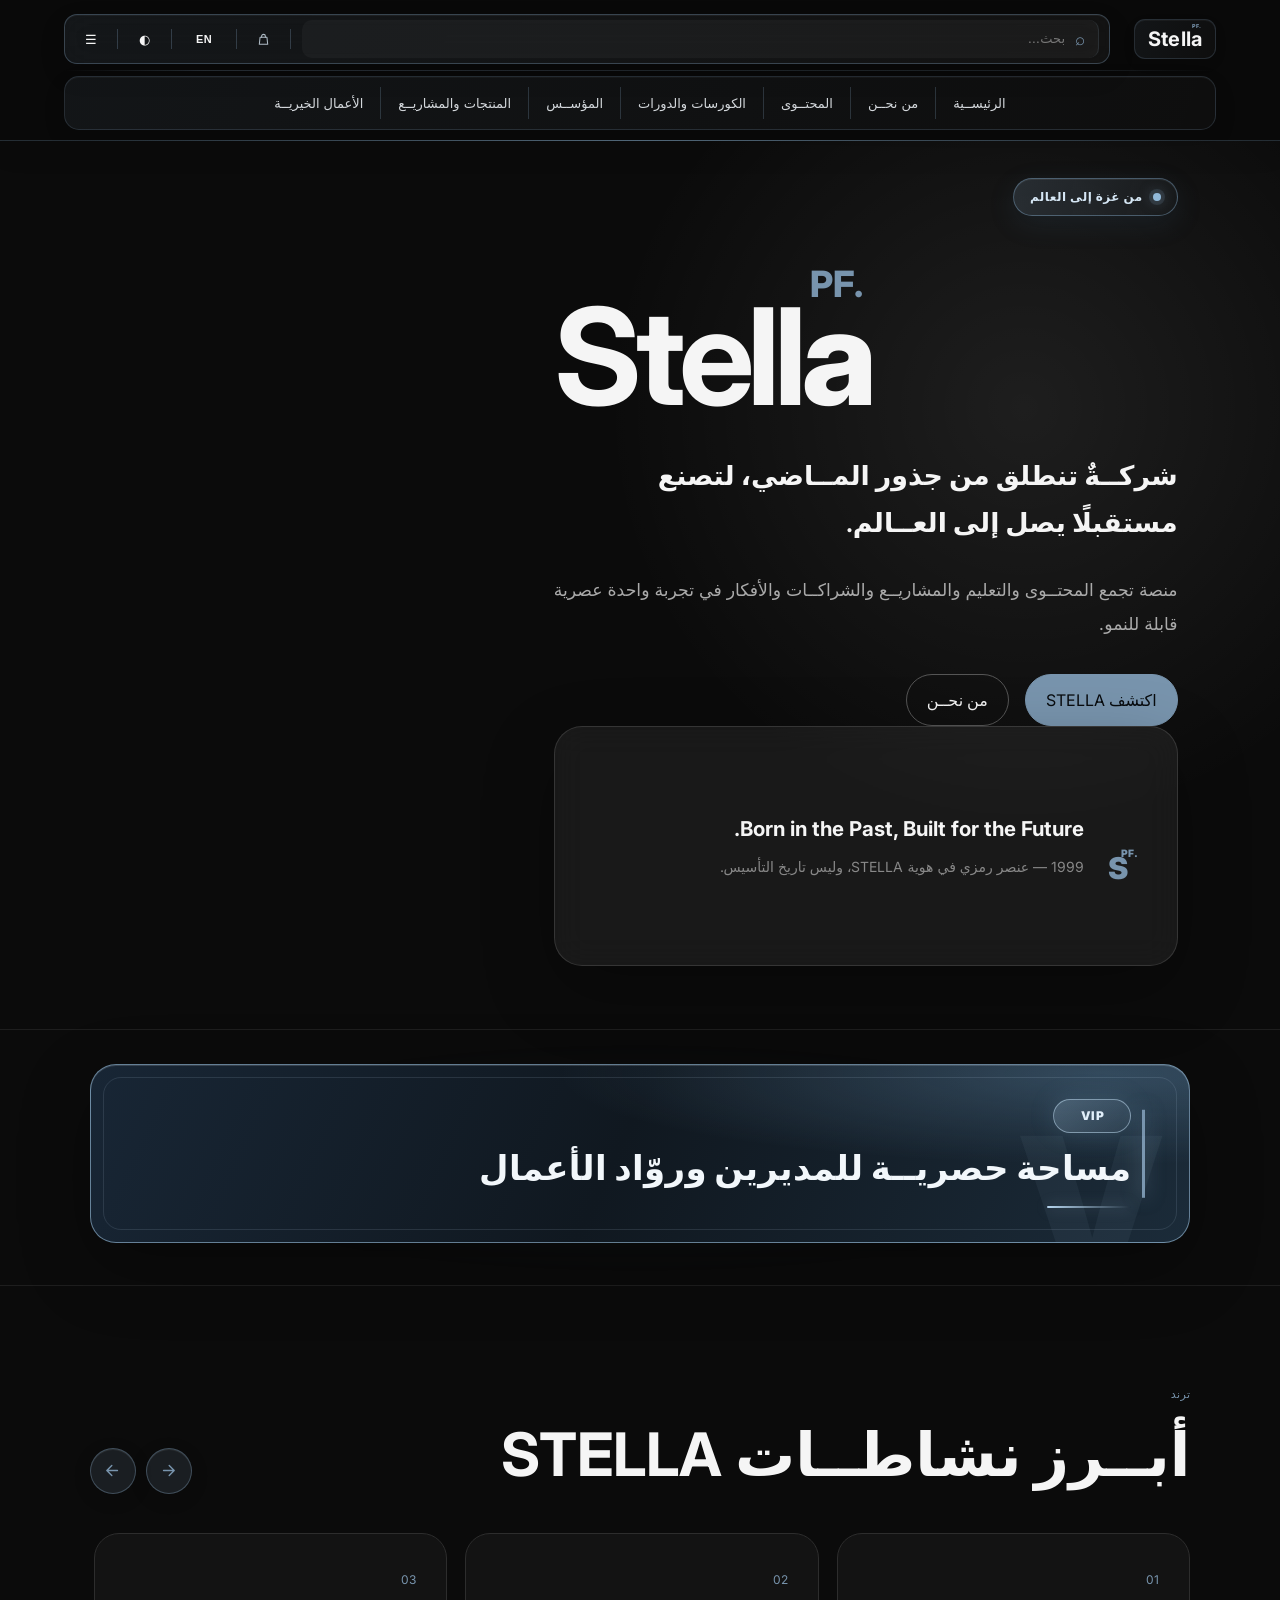
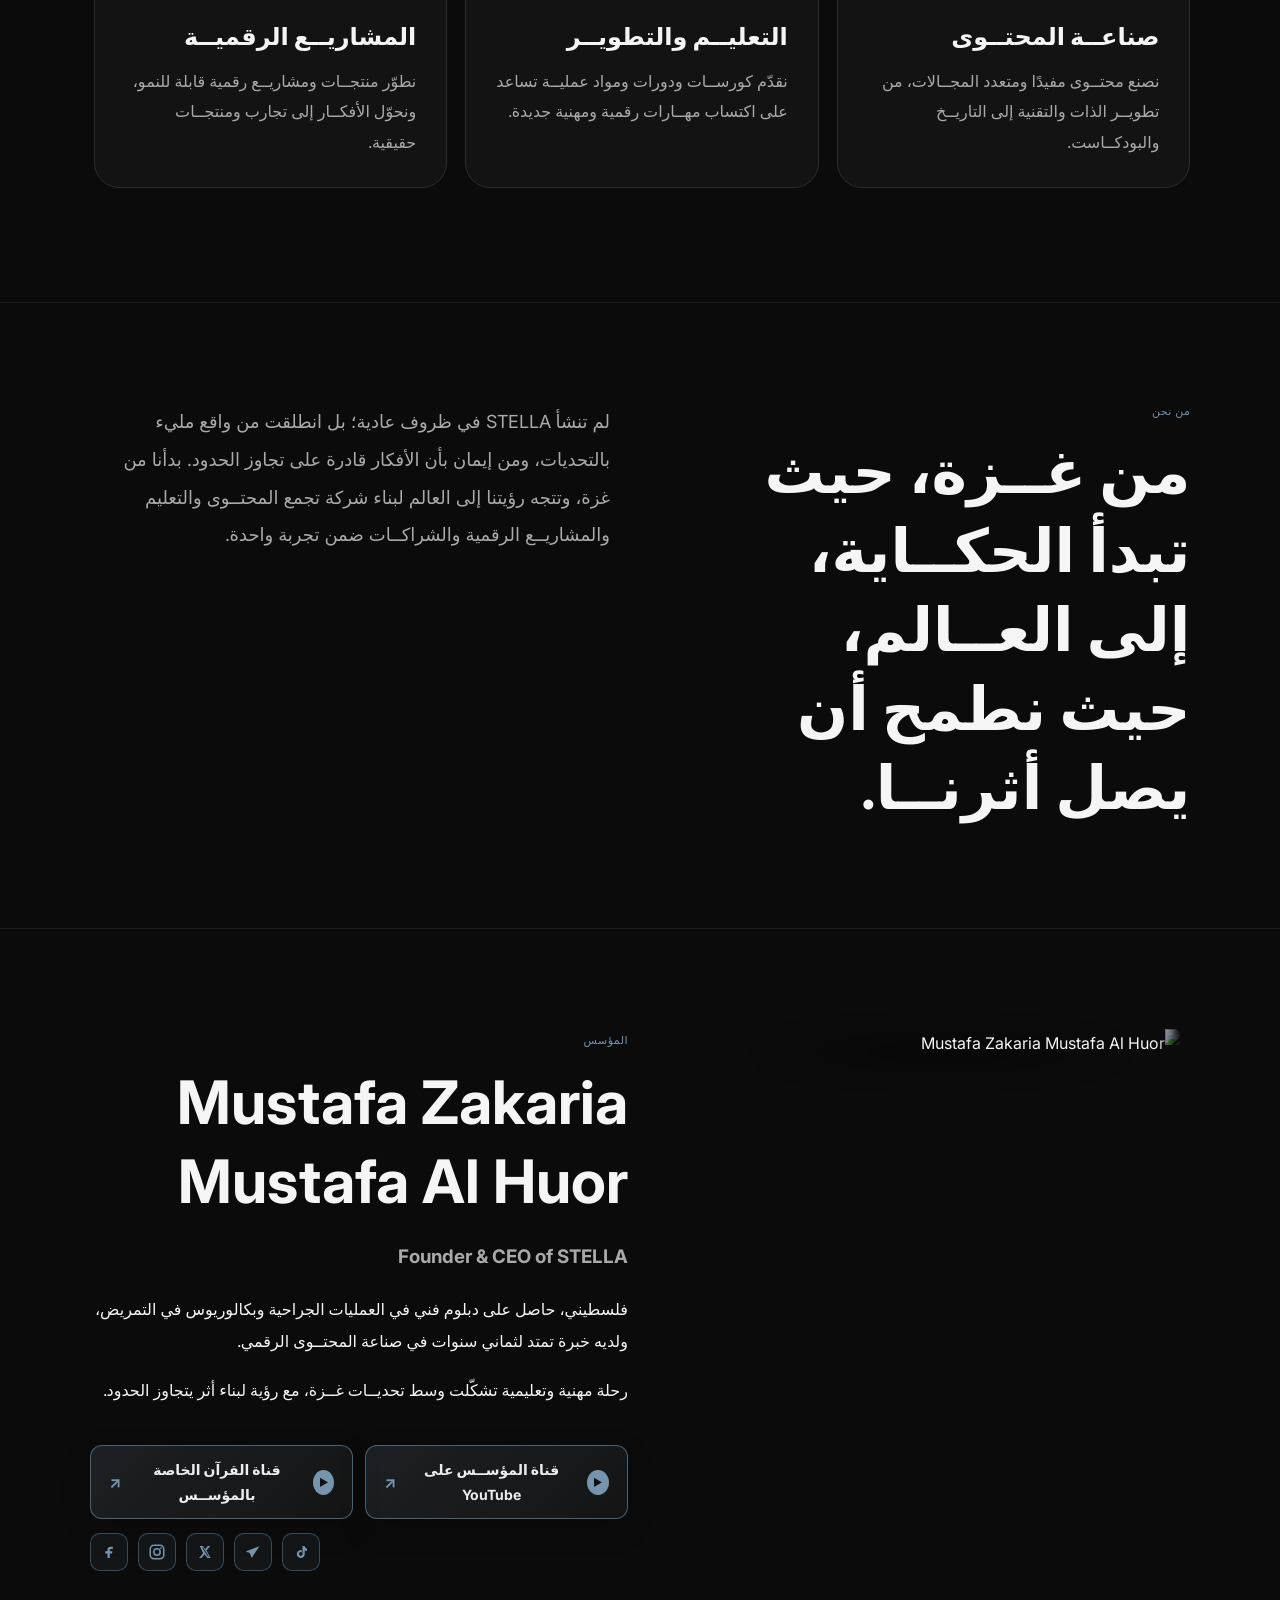
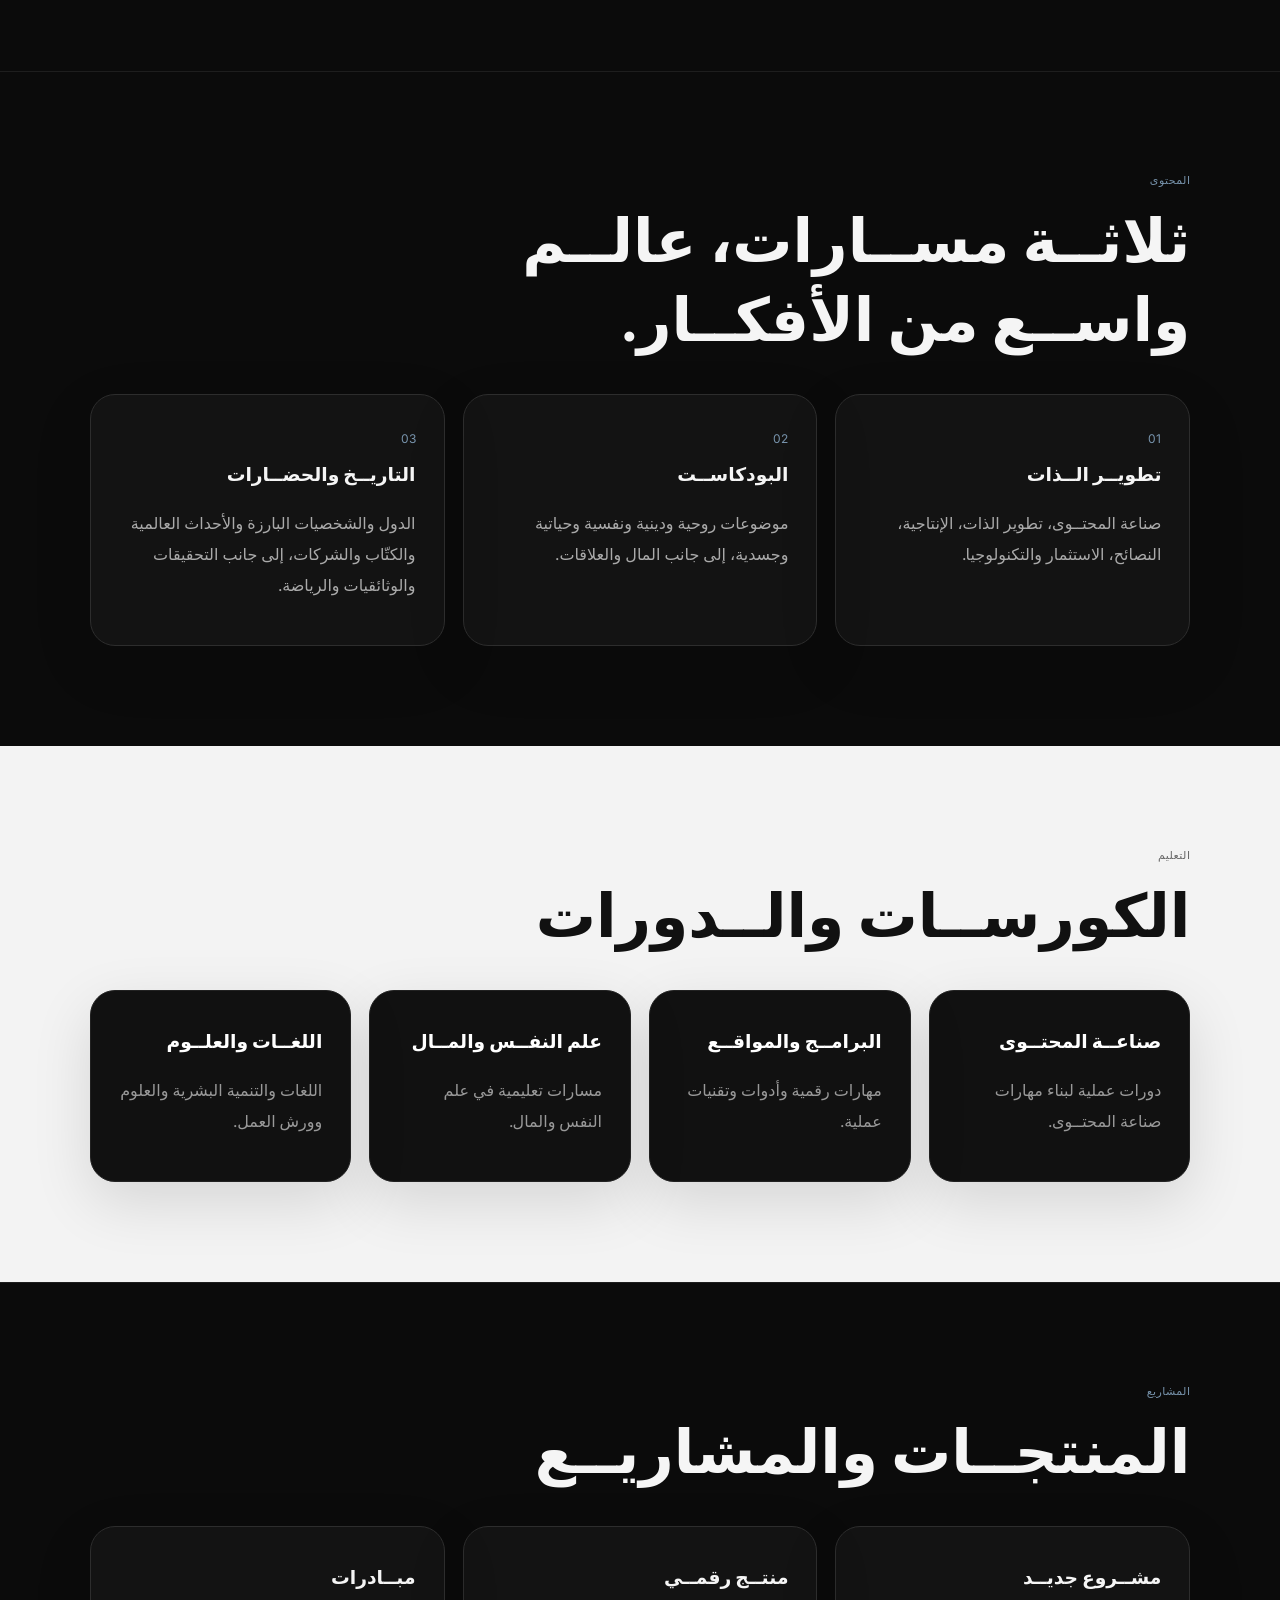
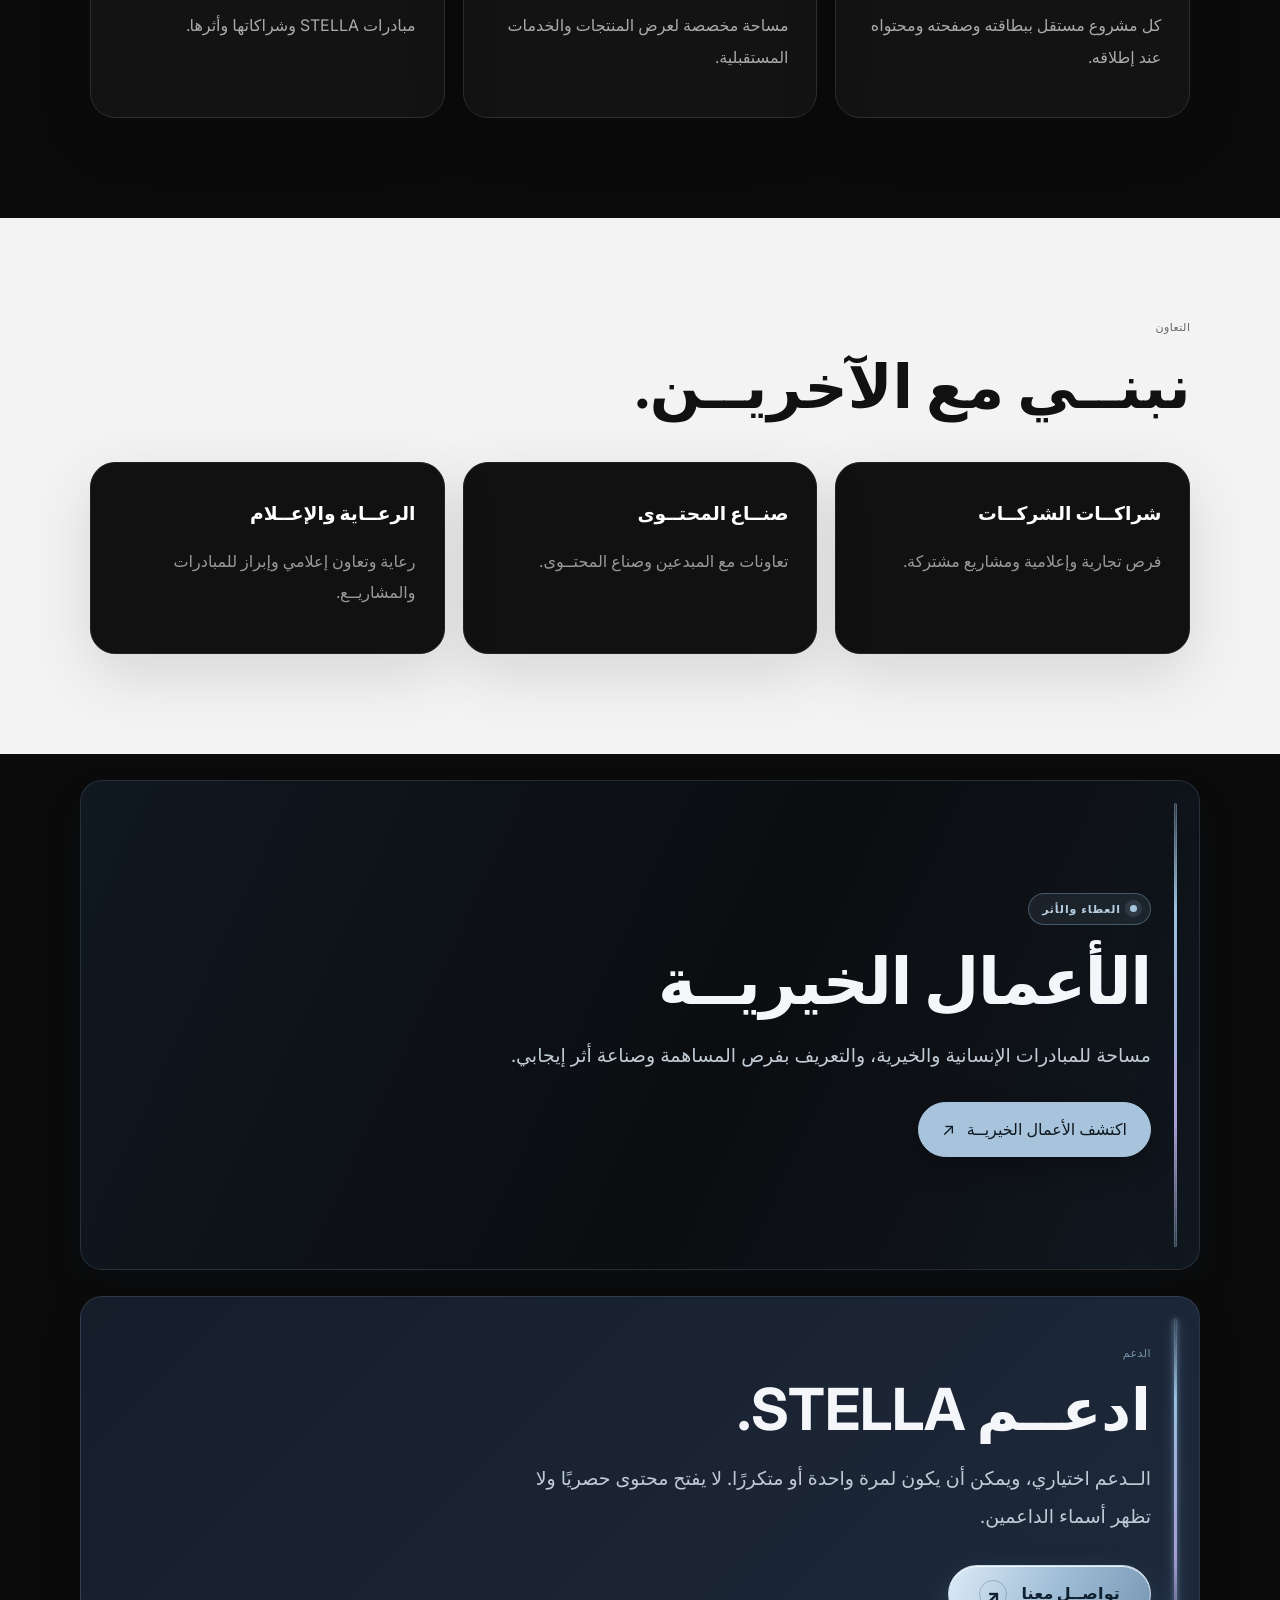
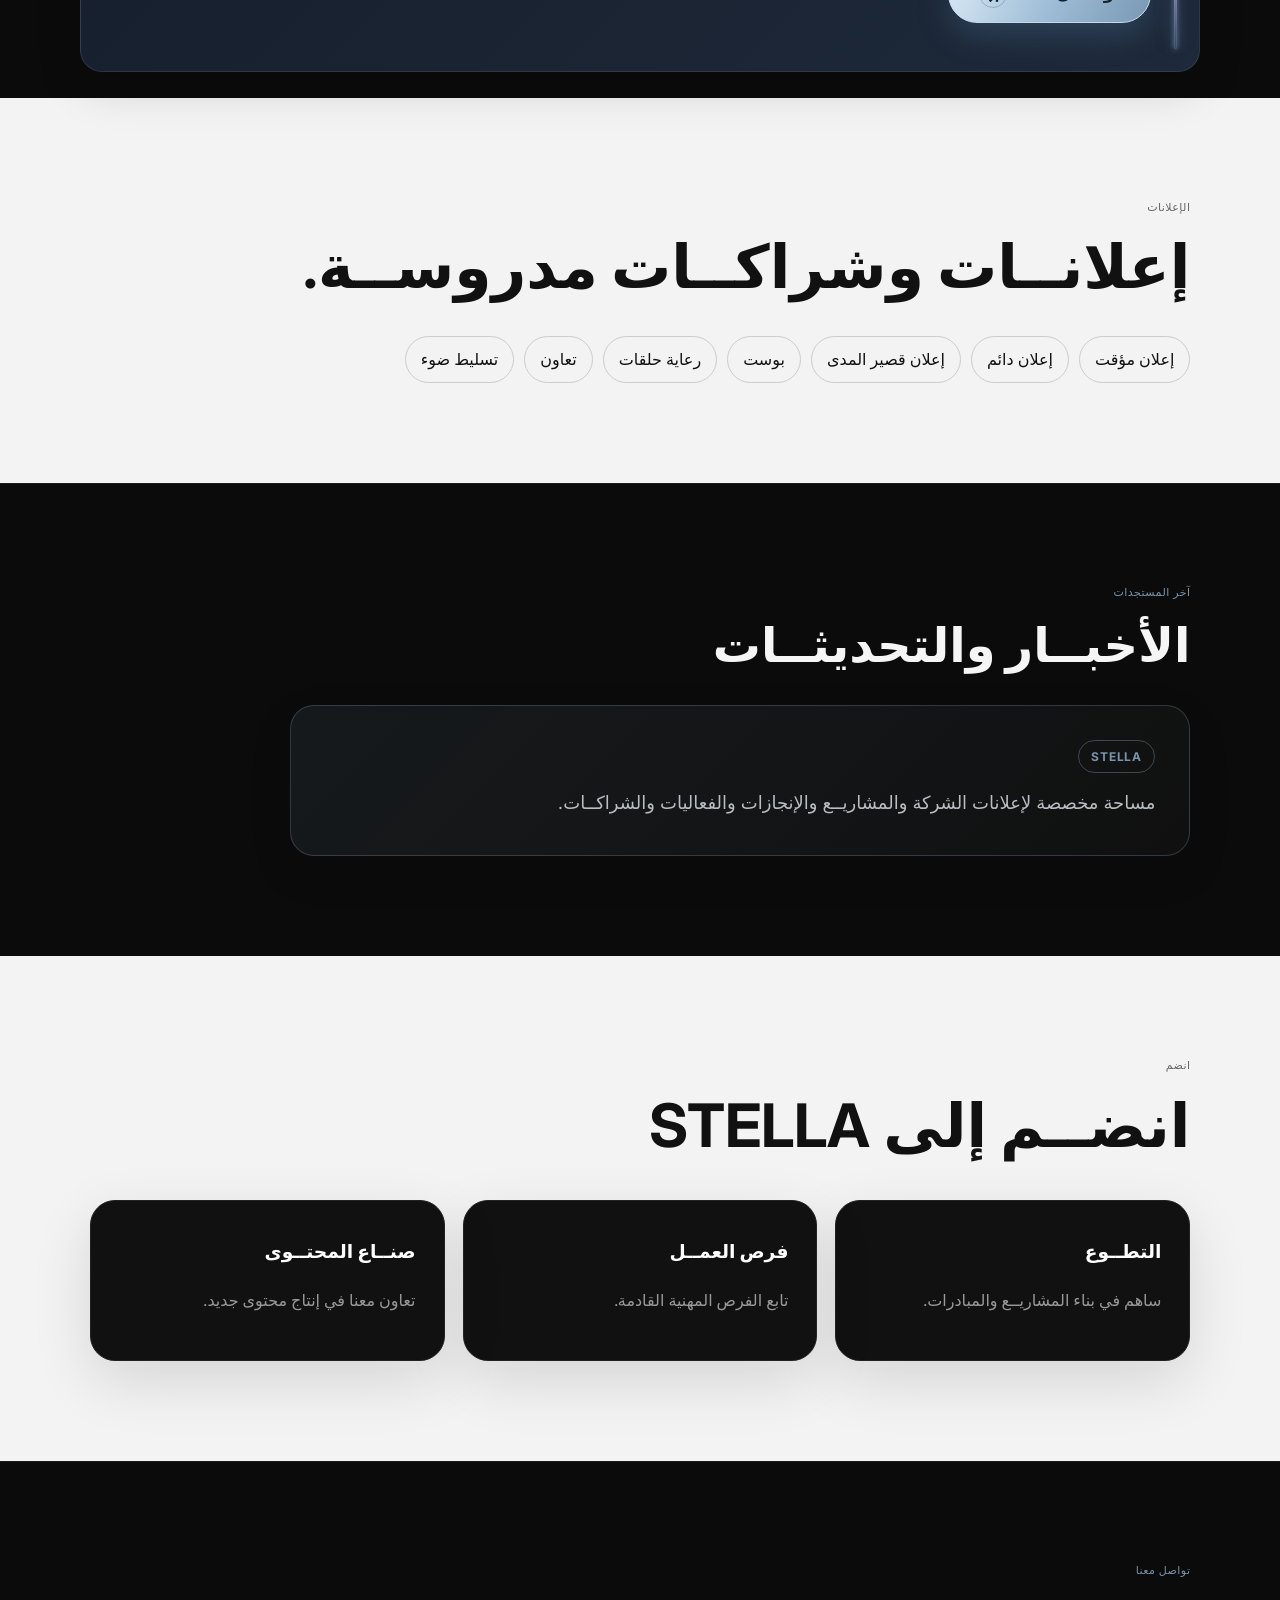
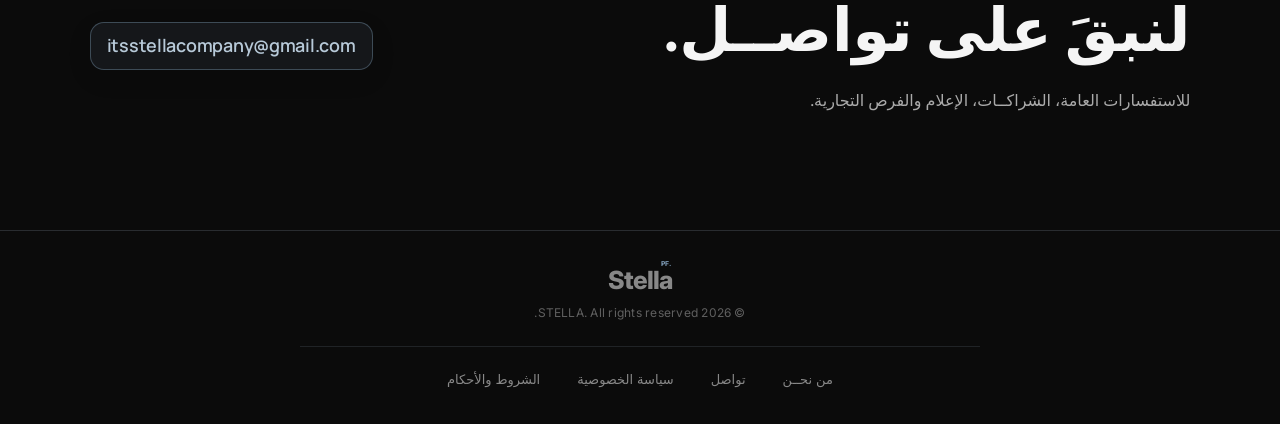
==== commit e1491693: "Move Born in the Past card beneath homepage discovery actions" ====
--- a/index.html
+++ b/index.html
@@ -78,8 +78,9 @@
   <div class="hero-copy">
     <p class="eyebrow">من غزة إلى العالم</p><h1>Stell<span class="logo-a">a<sup>PF.</sup></span></h1><p class="lead">شركــةٌ تنطلق من جذور المــاضي، لتصنع مستقبلًا يصل إلى العــالم.</p><p class="muted">منصة تجمع المحتــوى والتعليم والمشاريــع والشراكــات والأفكار في تجربة واحدة عصرية قابلة للنمو.</p>
     <div class="cta-row"><a class="btn primary" href="#content">اكتشف STELLA</a><a class="btn ghost" href="#about">من نحــن</a></div>
+    <div class="hero-card glass"><span class="mark"><span class="stella-mark">S<sup>PF.</sup></span></span><div><strong>Born in the Past, Built for the Future.</strong><small>1999 — عنصر رمزي في هوية STELLA، وليس تاريخ التأسيس.</small></div></div>
   </div>
-  <div class="hero-card glass"><span class="mark"><span class="stella-mark">S<sup>PF.</sup></span></span><div><strong>Born in the Past, Built for the Future.</strong><small>1999 — عنصر رمزي في هوية STELLA، وليس تاريخ التأسيس.</small></div></div>
+  
 </section>
 <!-- VIP SECTION -->
 <section class="vip-section section" aria-labelledby="vip-title">
--- a/styles.css
+++ b/styles.css
@@ -1264,3 +1264,434 @@
   input, select, textarea, button { max-width: 100%; }
   .stella-footer { width: 100%; }
 }
+
+
+/* Desktop refinement for Charity and Support feature cards */
+.feature-section {
+  position: relative;
+  display: flex;
+  flex-direction: column;
+  align-items: flex-start;
+  width: min(100% - 48px, 1120px);
+  margin: 26px auto;
+  padding: clamp(28px, 4vw, 48px);
+  border: 1px solid rgba(130, 150, 180, .2);
+  border-radius: 22px;
+  overflow: hidden;
+  isolation: isolate;
+}
+.feature-section::before {
+  content: "";
+  position: absolute;
+  inset: 0 auto 0 0;
+  width: 4px;
+  background: linear-gradient(180deg, #8fa9ca, #b9a3d8);
+  opacity: .9;
+  z-index: -1;
+}
+.feature-section h2 {
+  margin: 7px 0 14px;
+  max-width: 100%;
+}
+.feature-section > .muted {
+  max-width: 62ch;
+  margin: 0 0 24px;
+  line-height: 1.95;
+}
+.feature-section > .btn {
+  margin-top: 2px;
+  align-self: flex-start;
+}
+.charity-feature {
+  background: linear-gradient(135deg, rgba(240, 245, 250, .98), rgba(229, 237, 247, .92));
+  color: #172536;
+  box-shadow: 0 18px 45px rgba(30, 52, 78, .08);
+}
+.charity-feature .muted { color: #526174; }
+.support-feature {
+  background: linear-gradient(135deg, rgba(22, 30, 43, .98), rgba(31, 43, 61, .96));
+  color: #f4f6fa;
+  box-shadow: 0 18px 45px rgba(0, 0, 0, .14);
+}
+.support-feature .muted { color: #c0cad7; }
+.support-feature::before {
+  background: linear-gradient(180deg, #c4a5e8, #83b7d8);
+}
+@media (min-width: 901px) {
+  .feature-section {
+    min-height: 270px;
+    justify-content: center;
+  }
+  .feature-section > .muted { max-width: 68ch; }
+}
+@media (max-width: 900px) {
+  .feature-section {
+    width: calc(100% - 36px);
+    margin: 20px auto;
+    padding: 30px;
+  }
+}
+@media (max-width: 600px) {
+  .feature-section {
+    width: calc(100% - 28px);
+    margin: 14px auto;
+    padding: 24px 20px;
+    border-radius: 17px;
+  }
+  .feature-section > .btn { align-self: stretch; text-align: center; }
+  .feature-section > .muted { margin-bottom: 20px; }
+}
+
+
+/* Charity and support cards: move the vertical accent to the card edge and contain all content */
+.feature-section::before {
+  inset: 18px 18px 18px auto;
+  width: 3px;
+  border-radius: 999px;
+  opacity: .72;
+}
+.feature-section > .eyebrow,
+.feature-section > h2,
+.feature-section > .muted,
+.feature-section > .btn {
+  position: relative;
+  max-width: 100%;
+}
+.feature-section > .eyebrow,
+.feature-section > h2,
+.feature-section > .muted {
+  width: 100%;
+  text-align: start;
+}
+.feature-section > .muted {
+  overflow-wrap: anywhere;
+}
+.feature-section > .btn {
+  align-self: flex-start;
+}
+@media (max-width: 600px) {
+  .feature-section { padding-inline: 26px; }
+  .feature-section::before { inset: 16px 12px 16px auto; }
+  .feature-section > h2 { font-size: clamp(30px, 8vw, 42px); line-height: 1.35; }
+  .feature-section > .muted { font-size: 15px; line-height: 1.9; }
+}
+
+
+/* Keep the decorative vertical rails at the card edge on every screen */
+#charity::before,
+#support::before {
+  inset: 22px 22px 22px auto !important;
+  width: 3px;
+  border-radius: 999px;
+  opacity: .72;
+}
+@media (max-width: 900px) {
+  #charity::before,
+  #support::before {
+    inset: 18px 16px 18px auto !important;
+  }
+}
+@media (max-width: 600px) {
+  #charity::before,
+  #support::before {
+    inset: 16px 12px 16px auto !important;
+  }
+}
+
+
+/* Soft luminous edge rail for Charity and Support cards */
+.feature-section::before {
+  inset: 0 0 0 auto !important;
+  width: 3px !important;
+  border-radius: 0 22px 22px 0;
+  opacity: 1 !important;
+  background: linear-gradient(
+    180deg,
+    rgba(190, 220, 247, .18) 0%,
+    rgba(164, 205, 239, .95) 24%,
+    rgba(190, 170, 235, .9) 72%,
+    rgba(190, 220, 247, .18) 100%
+  ) !important;
+  box-shadow:
+    0 0 5px rgba(151, 197, 235, .55),
+    0 0 13px rgba(151, 197, 235, .32),
+    0 0 24px rgba(177, 158, 225, .18);
+  pointer-events: none;
+}
+@media (max-width: 600px) {
+  .feature-section::before {
+    inset: 0 0 0 auto !important;
+    width: 2px !important;
+    border-radius: 0 17px 17px 0;
+    box-shadow:
+      0 0 5px rgba(151, 197, 235, .58),
+      0 0 12px rgba(151, 197, 235, .3);
+  }
+}
+
+
+/* Restore the original compact PF signature above the final a in STELLA */
+.logo-a { position: relative !important; display: inline-block !important; }
+.logo-a > sup {
+  position: absolute !important;
+  top: -.62em !important;
+  left: 50% !important;
+  right: auto !important;
+  bottom: auto !important;
+  transform: translateX(-50%) !important;
+  font-size: .27em !important;
+  line-height: 1 !important;
+  white-space: nowrap;
+  font-weight: 800 !important;
+  letter-spacing: 0 !important;
+}
+
+
+/* Desktop homepage hero: use the full first screen with balanced spacing */
+@media (min-width: 901px) {
+  .hero {
+    min-height: calc(100svh - 76px);
+    padding: clamp(56px, 7vh, 100px) clamp(64px, 8vw, 140px);
+    grid-template-columns: minmax(0, 1.25fr) minmax(300px, .75fr);
+    gap: clamp(48px, 6vw, 100px);
+    align-items: center;
+  }
+  .hero-copy {
+    width: 100%;
+    max-width: 850px;
+    justify-self: stretch;
+  }
+  .hero-copy h1 {
+    font-size: clamp(92px, 10.5vw, 166px);
+    line-height: 1.02;
+    letter-spacing: -.045em;
+    margin: 22px 0 26px;
+  }
+  .hero-copy > .eyebrow {
+    margin-bottom: 24px;
+  }
+  .hero-copy > .lead {
+    max-width: 760px;
+    font-size: clamp(23px, 2.1vw, 31px);
+    line-height: 1.75;
+  }
+  .hero-copy > .muted {
+    max-width: 720px;
+    font-size: clamp(17px, 1.35vw, 20px);
+    line-height: 2;
+  }
+  .hero-copy .cta-row {
+    margin-top: clamp(28px, 3.5vh, 44px);
+    gap: 16px;
+  }
+  .hero-card {
+    width: 100%;
+    min-height: 210px;
+    padding: clamp(28px, 3vw, 44px);
+    justify-self: stretch;
+    gap: 24px;
+  }
+  .hero-card .mark { font-size: clamp(76px, 7vw, 108px); }
+  .hero-card strong { font-size: clamp(19px, 1.6vw, 24px); line-height: 1.6; }
+  .hero-card small { font-size: 14px; line-height: 1.8; }
+}
+
+
+/* Living light effect for the Gaza-to-world hero label */
+.hero-copy > .eyebrow {
+  animation: gaza-world-glow 3.2s ease-in-out infinite;
+  will-change: box-shadow, border-color, background-color;
+}
+.hero-copy > .eyebrow::before {
+  animation: gaza-world-dot 3.2s ease-in-out infinite;
+}
+@keyframes gaza-world-glow {
+  0%, 100% {
+    border-color: rgba(135,174,207,.28);
+    box-shadow: 0 5px 18px rgba(67,115,154,.08), inset 0 1px rgba(255,255,255,.04);
+    background: linear-gradient(110deg,rgba(120,148,173,.10),rgba(120,148,173,.035));
+  }
+  50% {
+    border-color: rgba(155,202,239,.78);
+    box-shadow: 0 0 10px rgba(130,185,226,.28), 0 0 28px rgba(100,160,210,.22), inset 0 1px rgba(255,255,255,.13);
+    background: linear-gradient(110deg,rgba(120,166,204,.25),rgba(120,148,173,.09));
+  }
+}
+@keyframes gaza-world-dot {
+  0%, 100% { opacity: .55; box-shadow: 0 0 0 3px rgba(145,185,217,.08), 0 0 5px rgba(145,185,217,.2); }
+  50% { opacity: 1; box-shadow: 0 0 0 5px rgba(145,185,217,.2), 0 0 18px rgba(145,185,217,.9); }
+}
+@media (prefers-reduced-motion: reduce) {
+  .hero-copy > .eyebrow,
+  .hero-copy > .eyebrow::before { animation: none; }
+}
+
+
+/* Desktop navigation: move page links into a distinct submenu beneath the main header */
+@media (min-width: 901px) {
+  .nav {
+    display:flex;
+    flex-wrap:wrap;
+    column-gap:24px;
+    row-gap:0;
+    padding:12px 5% 10px;
+  }
+  .nav > .brand,
+  .nav > .nav-actions {
+    flex:0 0 auto;
+  }
+  .nav > .nav-actions {
+    margin-inline-start:auto;
+  }
+  .nav > .desktop-nav {
+    order:3;
+    flex:0 0 100%;
+    width:100%;
+    min-width:0;
+    margin-top:12px;
+    padding:10px 14px;
+    display:flex;
+    align-items:center;
+    justify-content:center;
+    flex-wrap:wrap;
+    gap:0;
+    border:1px solid rgba(120,148,173,.22);
+    border-radius:15px;
+    background:linear-gradient(110deg,rgba(120,148,173,.09),rgba(255,255,255,.025));
+    box-shadow:inset 0 1px rgba(255,255,255,.035),0 8px 24px rgba(0,0,0,.08);
+    font-size:13px;
+  }
+  .nav > .desktop-nav a {
+    display:inline-flex;
+    align-items:center;
+    justify-content:center;
+    min-height:32px;
+    padding:3px 17px;
+    line-height:1.6;
+    white-space:nowrap;
+    color:#d4d8dc;
+    transition:color .2s,background .2s;
+  }
+  .nav > .desktop-nav a + a {
+    border-inline-start:1px solid rgba(120,148,173,.28);
+  }
+  .nav > .desktop-nav a:hover {
+    color:#a9c4dc;
+    background:rgba(120,148,173,.08);
+    text-decoration:none;
+  }
+  body.light .nav > .desktop-nav {
+    background:linear-gradient(110deg,rgba(120,148,173,.10),rgba(0,0,0,.015));
+    border-color:rgba(88,117,142,.24);
+    box-shadow:inset 0 1px rgba(255,255,255,.7),0 8px 24px rgba(0,0,0,.035);
+  }
+  body.light .nav > .desktop-nav a { color:#454d54; }
+  body.light .nav > .desktop-nav a + a { border-inline-start-color:rgba(88,117,142,.25); }
+  body.light .nav > .desktop-nav a:hover { color:#34536d; background:rgba(120,148,173,.09); }
+}
+
+
+/* Desktop-only: give the brand and visitor tools a calm, unified top-row presence */
+@media (min-width: 901px) {
+  .nav {
+    position: sticky;
+    isolation: isolate;
+    padding-top: 14px;
+    padding-bottom: 10px;
+  }
+  .nav::after {
+    content: "";
+    position: absolute;
+    z-index: -1;
+    top: 70px;
+    left: 5%;
+    right: 5%;
+    height: 1px;
+    background: linear-gradient(90deg, transparent, rgba(120,148,173,.28) 12%, rgba(120,148,173,.18) 88%, transparent);
+    pointer-events: none;
+  }
+  .nav > .brand {
+    position: relative;
+    z-index: 1;
+    display: inline-flex;
+    align-items: center;
+    min-height: 46px;
+    padding: 5px 16px;
+    border: 1px solid rgba(120,148,173,.22);
+    border-radius: 14px;
+    background: linear-gradient(110deg, rgba(120,148,173,.09), rgba(255,255,255,.025));
+    box-shadow: inset 0 1px rgba(255,255,255,.035), 0 8px 22px rgba(0,0,0,.08);
+  }
+  .nav > .nav-actions {
+    position: relative;
+    z-index: 1;
+  }
+  .nav > .nav-actions .header-tools-box {
+    min-height: 50px;
+    padding: 5px 8px;
+    border-color: rgba(120,148,173,.38);
+    background: linear-gradient(110deg, rgba(120,148,173,.10), rgba(255,255,255,.045));
+    box-shadow: 0 10px 26px rgba(0,0,0,.13), inset 0 1px rgba(255,255,255,.045);
+  }
+  body.light .nav > .brand {
+    border-color: rgba(88,117,142,.25);
+    background: linear-gradient(110deg, rgba(120,148,173,.10), rgba(0,0,0,.015));
+    box-shadow: inset 0 1px rgba(255,255,255,.7), 0 8px 22px rgba(0,0,0,.035);
+  }
+  body.light .nav > .nav-actions .header-tools-box {
+    border-color: rgba(88,117,142,.30);
+    background: linear-gradient(110deg, rgba(120,148,173,.09), rgba(255,255,255,.76));
+  }
+}
+
+
+/* Desktop logo box: align its proportions and wordmark scale with the navigation typography */
+@media (min-width: 901px) {
+  .nav > .brand {
+    min-height: 40px;
+    padding: 3px 13px;
+    border-radius: 11px;
+    font-size: 20px;
+    font-weight: 700;
+    letter-spacing: .15px;
+    line-height: 1.2;
+    box-shadow: inset 0 1px rgba(255,255,255,.035), 0 5px 14px rgba(0,0,0,.06);
+  }
+  .nav > .brand b,
+  .nav > .brand span {
+    font-weight: 700;
+  }
+  body.light .nav > .brand {
+    box-shadow: inset 0 1px rgba(255,255,255,.7), 0 5px 14px rgba(0,0,0,.025);
+  }
+}
+
+
+/* Desktop-only: enlarge the header search and let the tools panel extend toward the wordmark */
+@media (min-width: 901px) {
+  .nav > .nav-actions {
+    flex: 1 1 auto;
+    min-width: 0;
+    margin-inline-start: 0;
+  }
+  .nav > .nav-actions .header-tools-box {
+    width: 100%;
+    min-width: 0;
+    justify-content: flex-start;
+    gap: 9px;
+    padding-inline: 10px;
+  }
+  .nav > .nav-actions .header-search-wrap {
+    flex: 1 1 auto;
+    width: auto;
+    min-width: 180px;
+    max-width: none;
+    height: 38px;
+    padding-inline: 13px;
+  }
+  .nav > .nav-actions .header-search-input {
+    width: 100%;
+    min-width: 0;
+    font-size: 13px;
+  }
+}
